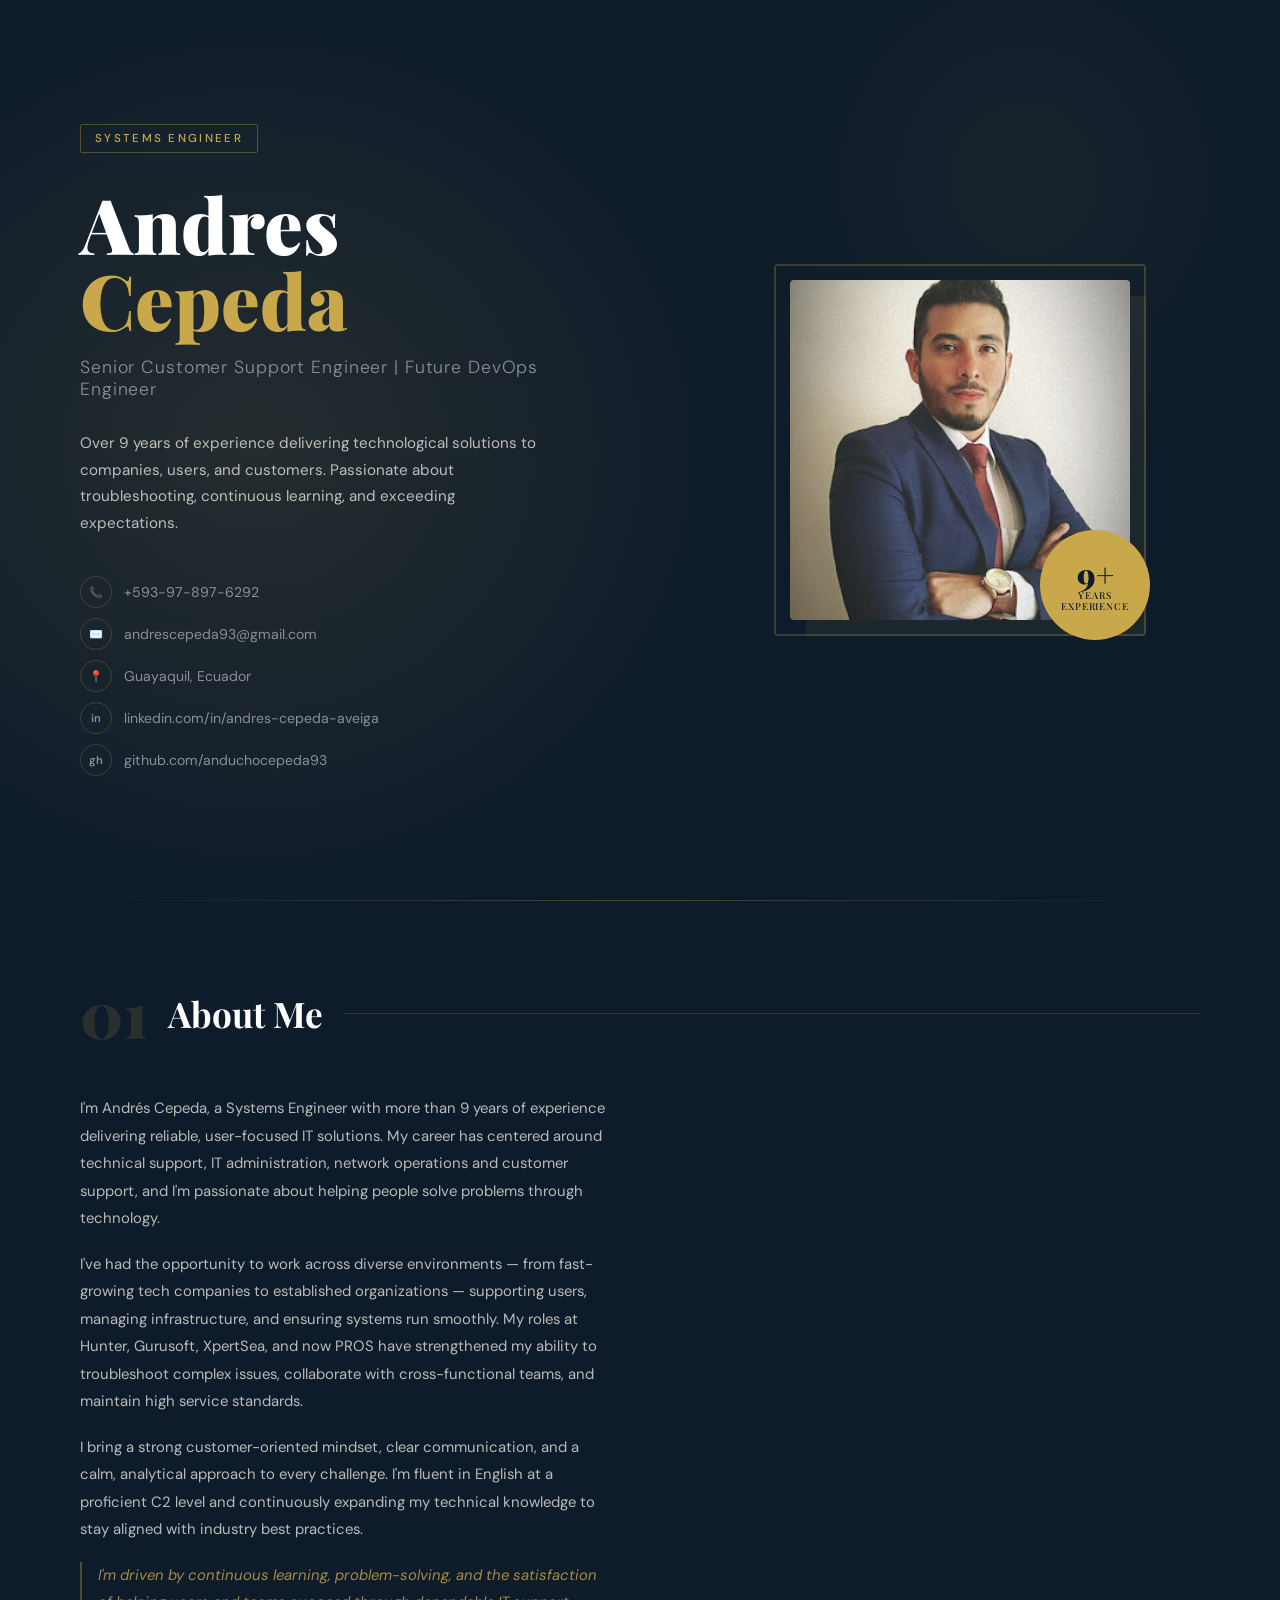
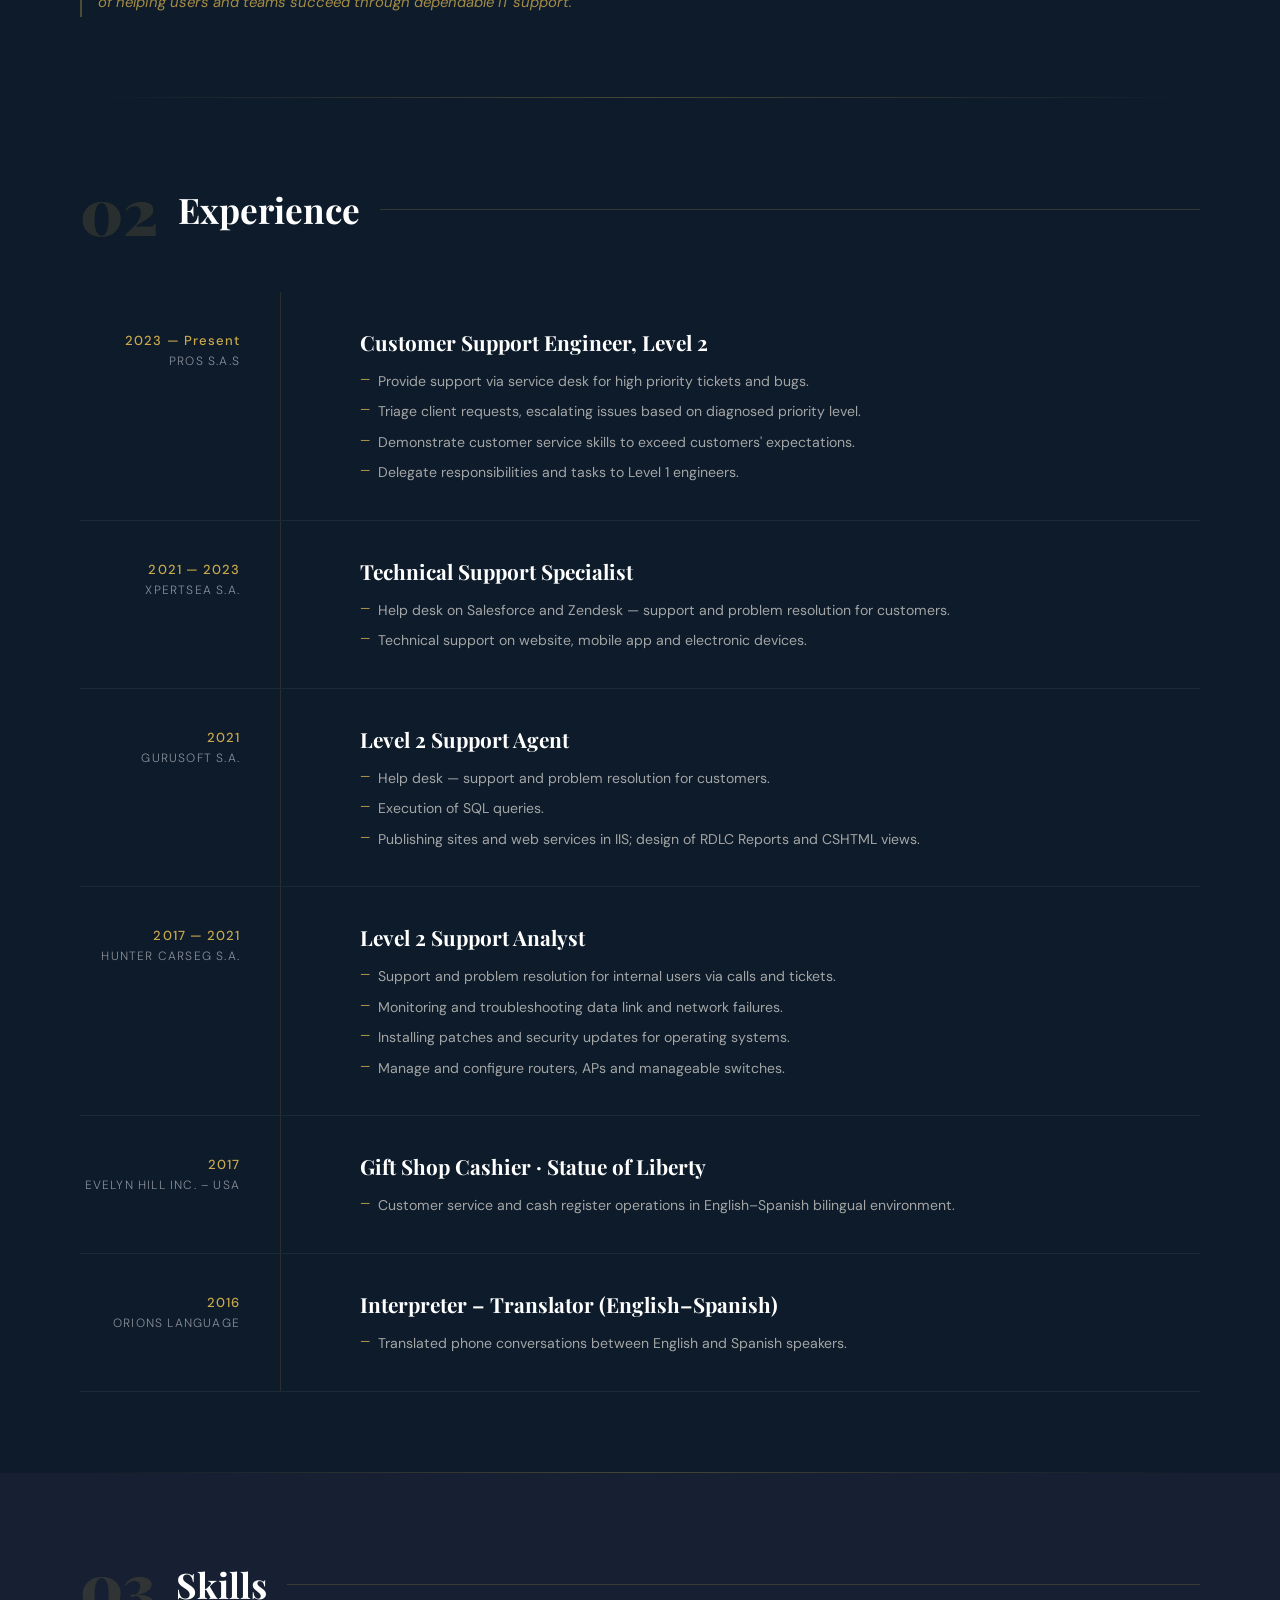
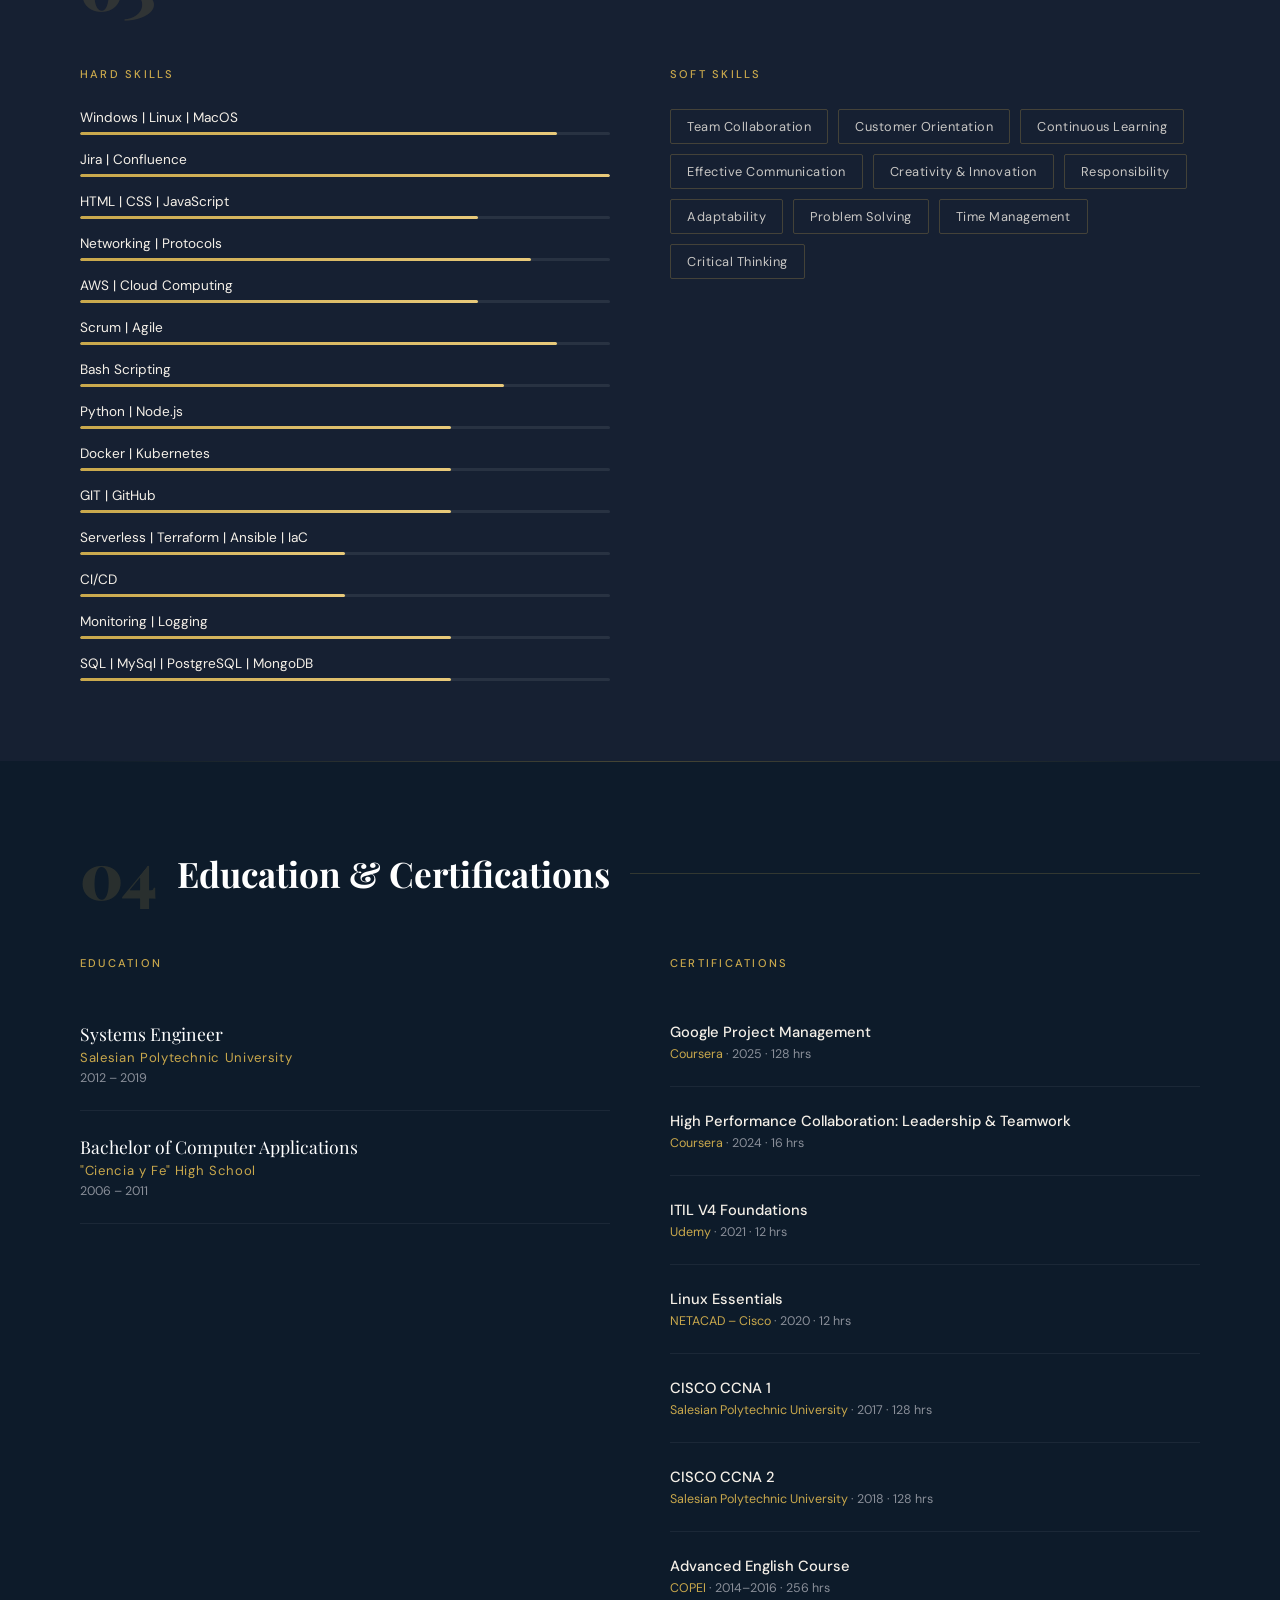
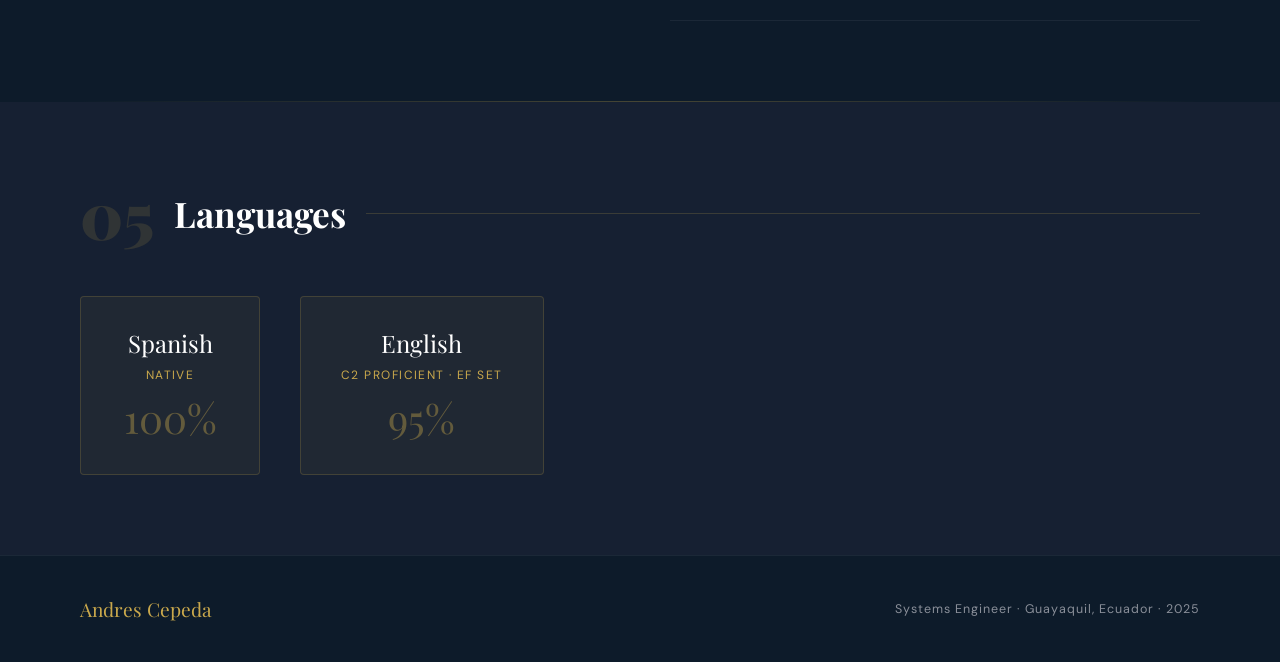
==== index.html @ 2facdb4e "fix: move index to root for netlify" ====
<!DOCTYPE html>
<html lang="en">
<head>
  <meta charset="UTF-8" />
  <meta name="viewport" content="width=device-width, initial-scale=1.0"/>
  <title>Andres Cepeda — Senior Customer Support Engineer</title>
  <link href="https://fonts.googleapis.com/css2?family=Playfair+Display:wght@400;700;900&family=DM+Sans:wght@300;400;500&display=swap" rel="stylesheet"/>
  <link rel="stylesheet" href="/static/style.css"/>
</head>
<body>

  <!-- HERO -->
  <div class="hero">
    <div class="hero-left">
      <span class="tag">Systems Engineer</span>
      <h1 class="hero-name">Andres<br/><span>Cepeda</span></h1>
      <p class="hero-title">Senior Customer Support Engineer | Future DevOps Engineer</p>
      <p class="hero-bio">
        Over 9 years of experience delivering technological solutions to companies,
        users, and customers. Passionate about troubleshooting, continuous learning,
        and exceeding expectations.
      </p>
      <div class="hero-contacts">
        <a class="contact-item" href="tel:+593978976292">
          <span class="contact-icon">📞</span>
          +593-97-897-6292
        </a>
        <a class="contact-item" href="mailto:andrescepeda93@gmail.com">
          <span class="contact-icon">✉️</span>
          andrescepeda93@gmail.com
        </a>
        <span class="contact-item">
          <span class="contact-icon">📍</span>
          Guayaquil, Ecuador
        </span>
        <a class="contact-item" href="https://www.linkedin.com/in/andres-cepeda-aveiga/" target="_blank">
          <span class="contact-icon">in</span>
          linkedin.com/in/andres-cepeda-aveiga
        </a>
        <a class="contact-item" href="https://github.com/anduchocepeda93" target="_blank">
          <span class="contact-icon">gh</span>
          github.com/anduchocepeda93
        </a>
      </div>
    </div>
    <div class="hero-right">
      <div class="photo-frame">
        <img src="static/img/andres.jpg" alt="Andres Cepeda" style="width:100%;border-radius:4px;display:block;"/>
        <div class="years-badge">
          <span class="num">9+</span>
          <span class="label">Years<br/>Experience</span>
        </div>
      </div>
    </div>
  </div>

  <div class="divider"></div>

  <!-- ABOUT ME -->
  <section>
    <div class="section-header">
      <span class="section-num">01</span>
      <h2 class="section-title">About Me</h2>
      <span class="section-line"></span>
    </div>
    <div class="about-grid">
      <div class="about-text">
        <p>I'm Andrés Cepeda, a Systems Engineer with more than 9 years of experience delivering reliable, user-focused IT solutions. My career has centered around technical support, IT administration, network operations and customer support, and I'm passionate about helping people solve problems through technology.</p>
        <p>I've had the opportunity to work across diverse environments — from fast-growing tech companies to established organizations — supporting users, managing infrastructure, and ensuring systems run smoothly. My roles at Hunter, Gurusoft, XpertSea, and now PROS have strengthened my ability to troubleshoot complex issues, collaborate with cross-functional teams, and maintain high service standards.</p>
        <p>I bring a strong customer-oriented mindset, clear communication, and a calm, analytical approach to every challenge. I'm fluent in English at a proficient C2 level and continuously expanding my technical knowledge to stay aligned with industry best practices.</p>
        <p class="about-closing">I'm driven by continuous learning, problem-solving, and the satisfaction of helping users and teams succeed through dependable IT support.</p>
      </div>
    </div>
  </section>

  <div class="divider"></div>

  <!-- EXPERIENCE -->
  <section>
    <div class="section-header">
      <span class="section-num">02</span>
      <h2 class="section-title">Experience</h2>
      <span class="section-line"></span>
    </div>
    <div class="experience-grid">

      <div class="exp-item">
        <div>
          <div class="exp-date">2023 — Present</div>
          <div class="exp-company">PROS S.A.S</div>
        </div>
        <div class="exp-content">
          <div class="exp-role">Customer Support Engineer, Level 2</div>
          <ul class="exp-bullets">
            <li>Provide support via service desk for high priority tickets and bugs.</li>
            <li>Triage client requests, escalating issues based on diagnosed priority level.</li>
            <li>Demonstrate customer service skills to exceed customers' expectations.</li>
            <li>Delegate responsibilities and tasks to Level 1 engineers.</li>
          </ul>
        </div>
      </div>

      <div class="exp-item">
        <div>
          <div class="exp-date">2021 — 2023</div>
          <div class="exp-company">XPERTSEA S.A.</div>
        </div>
        <div class="exp-content">
          <div class="exp-role">Technical Support Specialist</div>
          <ul class="exp-bullets">
            <li>Help desk on Salesforce and Zendesk — support and problem resolution for customers.</li>
            <li>Technical support on website, mobile app and electronic devices.</li>
          </ul>
        </div>
      </div>

      <div class="exp-item">
        <div>
          <div class="exp-date">2021</div>
          <div class="exp-company">GURUSOFT S.A.</div>
        </div>
        <div class="exp-content">
          <div class="exp-role">Level 2 Support Agent</div>
          <ul class="exp-bullets">
            <li>Help desk — support and problem resolution for customers.</li>
            <li>Execution of SQL queries.</li>
            <li>Publishing sites and web services in IIS; design of RDLC Reports and CSHTML views.</li>
          </ul>
        </div>
      </div>

      <div class="exp-item">
        <div>
          <div class="exp-date">2017 — 2021</div>
          <div class="exp-company">HUNTER CARSEG S.A.</div>
        </div>
        <div class="exp-content">
          <div class="exp-role">Level 2 Support Analyst</div>
          <ul class="exp-bullets">
            <li>Support and problem resolution for internal users via calls and tickets.</li>
            <li>Monitoring and troubleshooting data link and network failures.</li>
            <li>Installing patches and security updates for operating systems.</li>
            <li>Manage and configure routers, APs and manageable switches.</li>
          </ul>
        </div>
      </div>

      <div class="exp-item">
        <div>
          <div class="exp-date">2017</div>
          <div class="exp-company">EVELYN HILL INC. – USA</div>
        </div>
        <div class="exp-content">
          <div class="exp-role">Gift Shop Cashier · Statue of Liberty</div>
          <ul class="exp-bullets">
            <li>Customer service and cash register operations in English–Spanish bilingual environment.</li>
          </ul>
        </div>
      </div>

      <div class="exp-item">
        <div>
          <div class="exp-date">2016</div>
          <div class="exp-company">ORIONS LANGUAGE</div>
        </div>
        <div class="exp-content">
          <div class="exp-role">Interpreter – Translator (English–Spanish)</div>
          <ul class="exp-bullets">
            <li>Translated phone conversations between English and Spanish speakers.</li>
          </ul>
        </div>
      </div>

    </div>
  </section>

  <div class="divider"></div>

  <!-- SKILLS -->
  <section class="skills-section">
    <div class="section-header">
      <span class="section-num">03</span>
      <h2 class="section-title">Skills</h2>
      <span class="section-line"></span>
    </div>
    <div class="skills-grid">
      <div>
        <p class="skill-group-title">Hard Skills</p>
        <div class="skill-items">
          <div class="skill-item">
            <div class="skill-label"><span>Windows | Linux | MacOS</span></div>
            <div class="skill-bar"><div class="skill-fill" style="width:90%"></div></div>
          </div>
          <div class="skill-item">
            <div class="skill-label"><span>Jira | Confluence</span></div>
            <div class="skill-bar"><div class="skill-fill" style="width:100%"></div></div>
          </div>
          <div class="skill-item">
            <div class="skill-label"><span>HTML | CSS | JavaScript</span></div>
            <div class="skill-bar"><div class="skill-fill" style="width:75%"></div></div>
          </div>
          <div class="skill-item">
            <div class="skill-label"><span>Networking | Protocols</span></div>
            <div class="skill-bar"><div class="skill-fill" style="width:85%"></div></div>
          </div>
          <div class="skill-item">
            <div class="skill-label"><span>AWS | Cloud Computing</span></div>
            <div class="skill-bar"><div class="skill-fill" style="width:75%"></div></div>
          </div>
          <div class="skill-item">
            <div class="skill-label"><span>Scrum | Agile</span></div>
            <div class="skill-bar"><div class="skill-fill" style="width:90%"></div></div>
          </div>
          <div class="skill-item">
            <div class="skill-label"><span>Bash Scripting</span></div>
            <div class="skill-bar"><div class="skill-fill" style="width:80%"></div></div>
          </div>
          <div class="skill-item">
            <div class="skill-label"><span>Python | Node.js</span></div>
            <div class="skill-bar"><div class="skill-fill" style="width:70%"></div></div>
          </div>
          <div class="skill-item">
            <div class="skill-label"><span>Docker | Kubernetes</span></div>
            <div class="skill-bar"><div class="skill-fill" style="width:70%"></div></div>
          </div>
          <div class="skill-item">
            <div class="skill-label"><span>GIT | GitHub</span></div>
            <div class="skill-bar"><div class="skill-fill" style="width:70%"></div></div>
          </div>
          <div class="skill-item">
            <div class="skill-label"><span>Serverless | Terraform | Ansible | IaC</span></div>
            <div class="skill-bar"><div class="skill-fill" style="width:50%"></div></div>
          </div>
          <div class="skill-item">
            <div class="skill-label"><span>CI/CD</span></div>
            <div class="skill-bar"><div class="skill-fill" style="width:50%"></div></div>
          </div>
          <div class="skill-item">
            <div class="skill-label"><span>Monitoring | Logging</span></div>
            <div class="skill-bar"><div class="skill-fill" style="width:70%"></div></div>
          </div>
          <div class="skill-item">
            <div class="skill-label"><span>SQL | MySql | PostgreSQL | MongoDB</span></div>
            <div class="skill-bar"><div class="skill-fill" style="width:70%"></div></div>
          </div>
        </div>
      </div>
      <div>
        <p class="skill-group-title">Soft Skills</p>
        <div class="soft-skills">
          <span class="soft-tag">Team Collaboration</span>
          <span class="soft-tag">Customer Orientation</span>
          <span class="soft-tag">Continuous Learning</span>
          <span class="soft-tag">Effective Communication</span>
          <span class="soft-tag">Creativity & Innovation</span>
          <span class="soft-tag">Responsibility</span>
          <span class="soft-tag">Adaptability</span>
          <span class="soft-tag">Problem Solving</span>
          <span class="soft-tag">Time Management</span>
          <span class="soft-tag">Critical Thinking</span>
        </div>
      </div>
    </div>
  </section>

  <div class="divider"></div>

  <!-- EDUCATION & CERTS -->
  <section>
    <div class="section-header">
      <span class="section-num">04</span>
      <h2 class="section-title">Education &amp; Certifications</h2>
      <span class="section-line"></span>
    </div>
    <div class="edu-certs">
      <div>
        <p class="skill-group-title">Education</p>
        <div class="edu-item">
          <div class="edu-degree">Systems Engineer</div>
          <div class="edu-school">Salesian Polytechnic University</div>
          <div class="edu-years">2012 – 2019</div>
        </div>
        <div class="edu-item">
          <div class="edu-degree">Bachelor of Computer Applications</div>
          <div class="edu-school">"Ciencia y Fe" High School</div>
          <div class="edu-years">2006 – 2011</div>
        </div>
      </div>
      <div>
        <p class="skill-group-title">Certifications</p>
        <div class="cert-item">
          <div class="cert-name">Google Project Management</div>
          <div class="cert-meta"><span>Coursera</span> · 2025 · 128 hrs</div>
        </div>
        <div class="cert-item">
          <div class="cert-name">High Performance Collaboration: Leadership & Teamwork</div>
          <div class="cert-meta"><span>Coursera</span> · 2024 · 16 hrs</div>
        </div>
        <div class="cert-item">
          <div class="cert-name">ITIL V4 Foundations</div>
          <div class="cert-meta"><span>Udemy</span> · 2021 · 12 hrs</div>
        </div>
        <div class="cert-item">
          <div class="cert-name">Linux Essentials</div>
          <div class="cert-meta"><span>NETACAD – Cisco</span> · 2020 · 12 hrs</div>
        </div>
        <div class="cert-item">
          <div class="cert-name">CISCO CCNA 1</div>
          <div class="cert-meta"><span>Salesian Polytechnic University</span> · 2017 · 128 hrs</div>
        </div>
        <div class="cert-item">
          <div class="cert-name">CISCO CCNA 2</div>
          <div class="cert-meta"><span>Salesian Polytechnic University</span> · 2018 · 128 hrs</div>
        </div>
        <div class="cert-item">
          <div class="cert-name">Advanced English Course</div>
          <div class="cert-meta"><span>COPEI</span> · 2014–2016 · 256 hrs</div>
        </div>
      </div>
    </div>
  </section>

  <div class="divider"></div>

  <!-- LANGUAGES -->
  <section class="skills-section">
    <div class="section-header">
      <span class="section-num">05</span>
      <h2 class="section-title">Languages</h2>
      <span class="section-line"></span>
    </div>
    <div class="lang-grid">
      <div class="lang-card">
        <div class="lang-name">Spanish</div>
        <div class="lang-level">Native</div>
        <div class="lang-pct">100%</div>
      </div>
      <div class="lang-card">
        <div class="lang-name">English</div>
        <div class="lang-level">C2 Proficient · EF SET</div>
        <div class="lang-pct">95%</div>
      </div>
    </div>
  </section>

  <!-- FOOTER -->
  <footer>
    <div class="footer-name">Andres Cepeda</div>
    <div class="footer-note">Systems Engineer · Guayaquil, Ecuador · 2025</div>
  </footer>

</body>
</html>
---- static/style.css ----
:root {
      --navy: #0d1b2a;
      --navy-mid: #162032;
      --gold: #c9a84c;
      --gold-light: #e8c97a;
      --cream: #f5f0e8;
      --white: #ffffff;
      --gray: #8a8f99;
      --gray-light: #e8e8e8;
    }

    *, *::before, *::after { box-sizing: border-box; margin: 0; padding: 0; }

    html { scroll-behavior: smooth; }

    body {
      font-family: 'DM Sans', sans-serif;
      background: var(--navy);
      color: var(--cream);
      overflow-x: hidden;
    }

    /* ── HERO ── */
    .hero {
      min-height: 100vh;
      display: grid;
      grid-template-columns: 1fr 1fr;
      position: relative;
      overflow: hidden;
    }

    .hero::before {
      content: '';
      position: absolute;
      inset: 0;
      background:
        radial-gradient(ellipse 60% 80% at 20% 50%, rgba(201,168,76,.12) 0%, transparent 70%),
        radial-gradient(ellipse 40% 60% at 80% 20%, rgba(201,168,76,.06) 0%, transparent 60%);
      pointer-events: none;
    }

    .hero-left {
      display: flex;
      flex-direction: column;
      justify-content: center;
      padding: 80px 60px 80px 80px;
      position: relative;
      z-index: 1;
    }

    .tag {
      display: inline-block;
      font-size: .72rem;
      font-weight: 500;
      letter-spacing: .2em;
      text-transform: uppercase;
      color: var(--gold);
      border: 1px solid rgba(201,168,76,.35);
      padding: 6px 14px;
      border-radius: 2px;
      margin-bottom: 32px;
      width: fit-content;
      animation: fadeUp .8s ease both;
    }

    .hero-name {
      font-family: 'Playfair Display', serif;
      font-size: clamp(3rem, 6vw, 5.5rem);
      font-weight: 900;
      line-height: 1;
      color: var(--white);
      animation: fadeUp .8s .15s ease both;
    }

    .hero-name span { color: var(--gold); }

    .hero-title {
      font-size: 1.1rem;
      font-weight: 300;
      color: var(--gray);
      margin-top: 18px;
      letter-spacing: .05em;
      animation: fadeUp .8s .3s ease both;
    }

    .hero-bio {
      margin-top: 30px;
      font-size: .95rem;
      line-height: 1.75;
      color: rgba(245,240,232,.75);
      max-width: 460px;
      animation: fadeUp .8s .45s ease both;
    }

    .hero-contacts {
      display: flex;
      flex-direction: column;
      gap: 10px;
      margin-top: 40px;
      animation: fadeUp .8s .6s ease both;
    }

    .contact-item {
      display: flex;
      align-items: center;
      gap: 12px;
      font-size: .88rem;
      color: var(--gray);
      text-decoration: none;
      transition: color .2s;
    }

    .contact-item:hover { color: var(--gold); }

    .contact-icon {
      width: 32px; height: 32px;
      border: 1px solid rgba(201,168,76,.25);
      border-radius: 50%;
      display: flex; align-items: center; justify-content: center;
      flex-shrink: 0;
      font-size: .9rem;
    }

    .hero-right {
      position: relative;
      display: flex;
      align-items: center;
      justify-content: center;
      padding: 80px 40px;
    }

    .photo-frame {
      position: relative;
      width: 340px;
      animation: fadeUp .8s .2s ease both;
    }

    .photo-frame::before {
      content: '';
      position: absolute;
      inset: -16px;
      border: 2px solid rgba(201,168,76,.25);
      border-radius: 4px;
    }

    .photo-frame::after {
      content: '';
      position: absolute;
      top: 16px; left: 16px;
      right: -16px; bottom: -16px;
      background: rgba(201,168,76,.08);
      border-radius: 4px;
      z-index: -1;
    }

    .photo-frame img {
      width: 100%;
      border-radius: 4px;
      display: block;
      filter: grayscale(20%) contrast(1.05);
    }

    .years-badge {
      position: absolute;
      bottom: -20px; right: -20px;
      width: 110px; height: 110px;
      background: var(--gold);
      border-radius: 50%;
      display: flex; flex-direction: column;
      align-items: center; justify-content: center;
      color: var(--navy);
      font-family: 'Playfair Display', serif;
    }

    .years-badge .num {
      font-size: 2rem;
      font-weight: 900;
      line-height: 1;
    }

    .years-badge .label {
      font-size: .6rem;
      font-weight: 500;
      letter-spacing: .1em;
      text-transform: uppercase;
      text-align: center;
      line-height: 1.2;
    }

    /* ── DIVIDER ── */
    .divider {
      height: 1px;
      background: linear-gradient(90deg, transparent, rgba(201,168,76,.3), transparent);
      margin: 0 80px;
    }

    /* ── SECTION ── */
    section {
      padding: 80px 80px;
    }

    .section-header {
      display: flex;
      align-items: center;
      gap: 20px;
      margin-bottom: 50px;
    }

    .section-num {
      font-family: 'Playfair Display', serif;
      font-size: 4rem;
      font-weight: 900;
      color: rgba(201,168,76,.15);
      line-height: 1;
    }

    .section-title {
      font-family: 'Playfair Display', serif;
      font-size: 2.2rem;
      font-weight: 700;
      color: var(--white);
    }

    .section-line {
      flex: 1;
      height: 1px;
      background: rgba(201,168,76,.2);
    }

    /* ── EXPERIENCE ── */
    .experience-grid {
      display: flex;
      flex-direction: column;
      gap: 0;
    }

    .exp-item {
      display: grid;
      grid-template-columns: 200px 1fr;
      gap: 40px;
      padding: 36px 0;
      border-bottom: 1px solid rgba(255,255,255,.06);
      position: relative;
    }

    .exp-item::before {
      content: '';
      position: absolute;
      left: 200px;
      top: 0; bottom: 0;
      width: 1px;
      background: rgba(201,168,76,.15);
    }

    .exp-date {
      font-size: .82rem;
      font-weight: 500;
      letter-spacing: .08em;
      color: var(--gold);
      padding-top: 4px;
      text-align: right;
      padding-right: 40px;
    }

    .exp-company {
      font-size: .75rem;
      font-weight: 300;
      color: var(--gray);
      margin-top: 4px;
      text-transform: uppercase;
      letter-spacing: .1em;
      text-align: right;
      padding-right: 40px;
    }

    .exp-content { padding-left: 40px; }

    .exp-role {
      font-family: 'Playfair Display', serif;
      font-size: 1.3rem;
      font-weight: 700;
      color: var(--white);
      margin-bottom: 14px;
    }

    .exp-bullets {
      list-style: none;
      display: flex;
      flex-direction: column;
      gap: 8px;
    }

    .exp-bullets li {
      font-size: .88rem;
      line-height: 1.6;
      color: rgba(245,240,232,.65);
      padding-left: 18px;
      position: relative;
    }

    .exp-bullets li::before {
      content: '—';
      position: absolute;
      left: 0;
      color: var(--gold);
      font-size: .75rem;
    }

    /* ── SKILLS ── */
    .skills-section { background: var(--navy-mid); }

    .skills-grid {
      display: grid;
      grid-template-columns: 1fr 1fr;
      gap: 60px;
    }

    .skill-group-title {
      font-size: .7rem;
      font-weight: 500;
      letter-spacing: .2em;
      text-transform: uppercase;
      color: var(--gold);
      margin-bottom: 28px;
    }

    .skill-items {
      display: flex;
      flex-direction: column;
      gap: 16px;
    }

    .skill-item {
      display: flex;
      flex-direction: column;
      gap: 6px;
    }

    .skill-label {
      display: flex;
      justify-content: space-between;
      font-size: .85rem;
      color: var(--cream);
    }

    .skill-bar {
      height: 3px;
      background: rgba(255,255,255,.08);
      border-radius: 2px;
      overflow: hidden;
    }

    .skill-fill {
      height: 100%;
      background: linear-gradient(90deg, var(--gold), var(--gold-light));
      border-radius: 2px;
      animation: growBar 1s ease both;
      transform-origin: left;
    }

    @keyframes growBar {
      from { width: 0 !important; }
    }

    .soft-skills {
      display: flex;
      flex-wrap: wrap;
      gap: 10px;
    }

    .soft-tag {
      font-size: .8rem;
      padding: 8px 16px;
      border: 1px solid rgba(201,168,76,.25);
      border-radius: 2px;
      color: rgba(245,240,232,.8);
      letter-spacing: .04em;
      transition: all .2s;
    }

    .soft-tag:hover {
      border-color: var(--gold);
      color: var(--gold);
    }

    /* ── EDUCATION & CERTS ── */
    .edu-certs {
      display: grid;
      grid-template-columns: 1fr 1fr;
      gap: 60px;
    }

    .edu-item, .cert-item {
      padding: 24px 0;
      border-bottom: 1px solid rgba(255,255,255,.06);
    }

    .edu-degree {
      font-family: 'Playfair Display', serif;
      font-size: 1.1rem;
      color: var(--white);
      margin-bottom: 4px;
    }

    .edu-school {
      font-size: .82rem;
      color: var(--gold);
      letter-spacing: .05em;
    }

    .edu-years {
      font-size: .78rem;
      color: var(--gray);
      margin-top: 4px;
    }

    .cert-name {
      font-size: .92rem;
      color: var(--cream);
      font-weight: 500;
      margin-bottom: 4px;
    }

    .cert-meta {
      font-size: .78rem;
      color: var(--gray);
    }

    .cert-meta span {
      color: var(--gold);
    }

    /* ── LANGUAGES ── */
    .lang-grid {
      display: flex;
      gap: 40px;
    }

    .lang-card {
      background: rgba(201,168,76,.06);
      border: 1px solid rgba(201,168,76,.2);
      padding: 30px 40px;
      border-radius: 4px;
      text-align: center;
      min-width: 180px;
    }

    .lang-name {
      font-family: 'Playfair Display', serif;
      font-size: 1.5rem;
      color: var(--white);
      margin-bottom: 8px;
    }

    .lang-level {
      font-size: .75rem;
      letter-spacing: .12em;
      text-transform: uppercase;
      color: var(--gold);
    }

    .lang-pct {
      font-size: 2.5rem;
      font-weight: 300;
      color: rgba(201,168,76,.4);
      font-family: 'Playfair Display', serif;
      margin-top: 8px;
    }

    /* ── FOOTER ── */
    footer {
      padding: 40px 80px;
      border-top: 1px solid rgba(255,255,255,.06);
      display: flex;
      justify-content: space-between;
      align-items: center;
    }

    .footer-name {
      font-family: 'Playfair Display', serif;
      font-size: 1.2rem;
      color: var(--gold);
    }

    .footer-note {
      font-size: .78rem;
      color: var(--gray);
      letter-spacing: .08em;
    }

    /* ── ANIMATIONS ── */
    @keyframes fadeUp {
      from { opacity: 0; transform: translateY(24px); }
      to   { opacity: 1; transform: translateY(0); }
    }

    /* ── RESPONSIVE ── */
    @media (max-width: 900px) {
      .hero { grid-template-columns: 1fr; }
      .hero-right { display: none; }
      .hero-left { padding: 60px 30px; }
      section { padding: 60px 30px; }
      .divider { margin: 0 30px; }
      .exp-item { grid-template-columns: 1fr; gap: 8px; }
      .exp-item::before { display: none; }
      .exp-date, .exp-company { text-align: left; padding-right: 0; }
      .exp-content { padding-left: 0; }
      .skills-grid, .edu-certs { grid-template-columns: 1fr; gap: 40px; }
      .section-num { font-size: 2.5rem; }
      footer { flex-direction: column; gap: 12px; text-align: center; }
    }
/* ── ABOUT ME ── */
.about-grid {
  display: grid;
  grid-template-columns: 1fr 1fr;
  gap: 60px;
  align-items: start;
}

.about-text {
  display: flex;
  flex-direction: column;
  gap: 18px;
}

.about-text p {
  font-size: .93rem;
  line-height: 1.85;
  color: rgba(245,240,232,.75);
}

.about-closing {
  font-style: italic;
  color: rgba(201,168,76,.8) !important;
  border-left: 2px solid rgba(201,168,76,.35);
  padding-left: 16px;
}

.about-skills-cloud { }

.cloud-tags {
  display: flex;
  flex-wrap: wrap;
  gap: 8px;
  margin-top: 12px;
}

.cloud-tag {
  font-size: .75rem;
  padding: 5px 12px;
  border: 1px solid rgba(201,168,76,.2);
  border-radius: 20px;
  color: rgba(245,240,232,.7);
  letter-spacing: .03em;
  transition: all .2s;
  cursor: default;
}

.cloud-tag:hover {
  border-color: var(--gold);
  color: var(--gold);
  background: rgba(201,168,76,.06);
}

/* ── SOCIAL ICONS ── */
.contact-icon[style],
.contact-icon {
  font-style: normal;
  font-weight: 600;
  font-size: .7rem;
  letter-spacing: .02em;
}

@media (max-width: 900px) {
  .about-grid { grid-template-columns: 1fr; gap: 40px; }
}
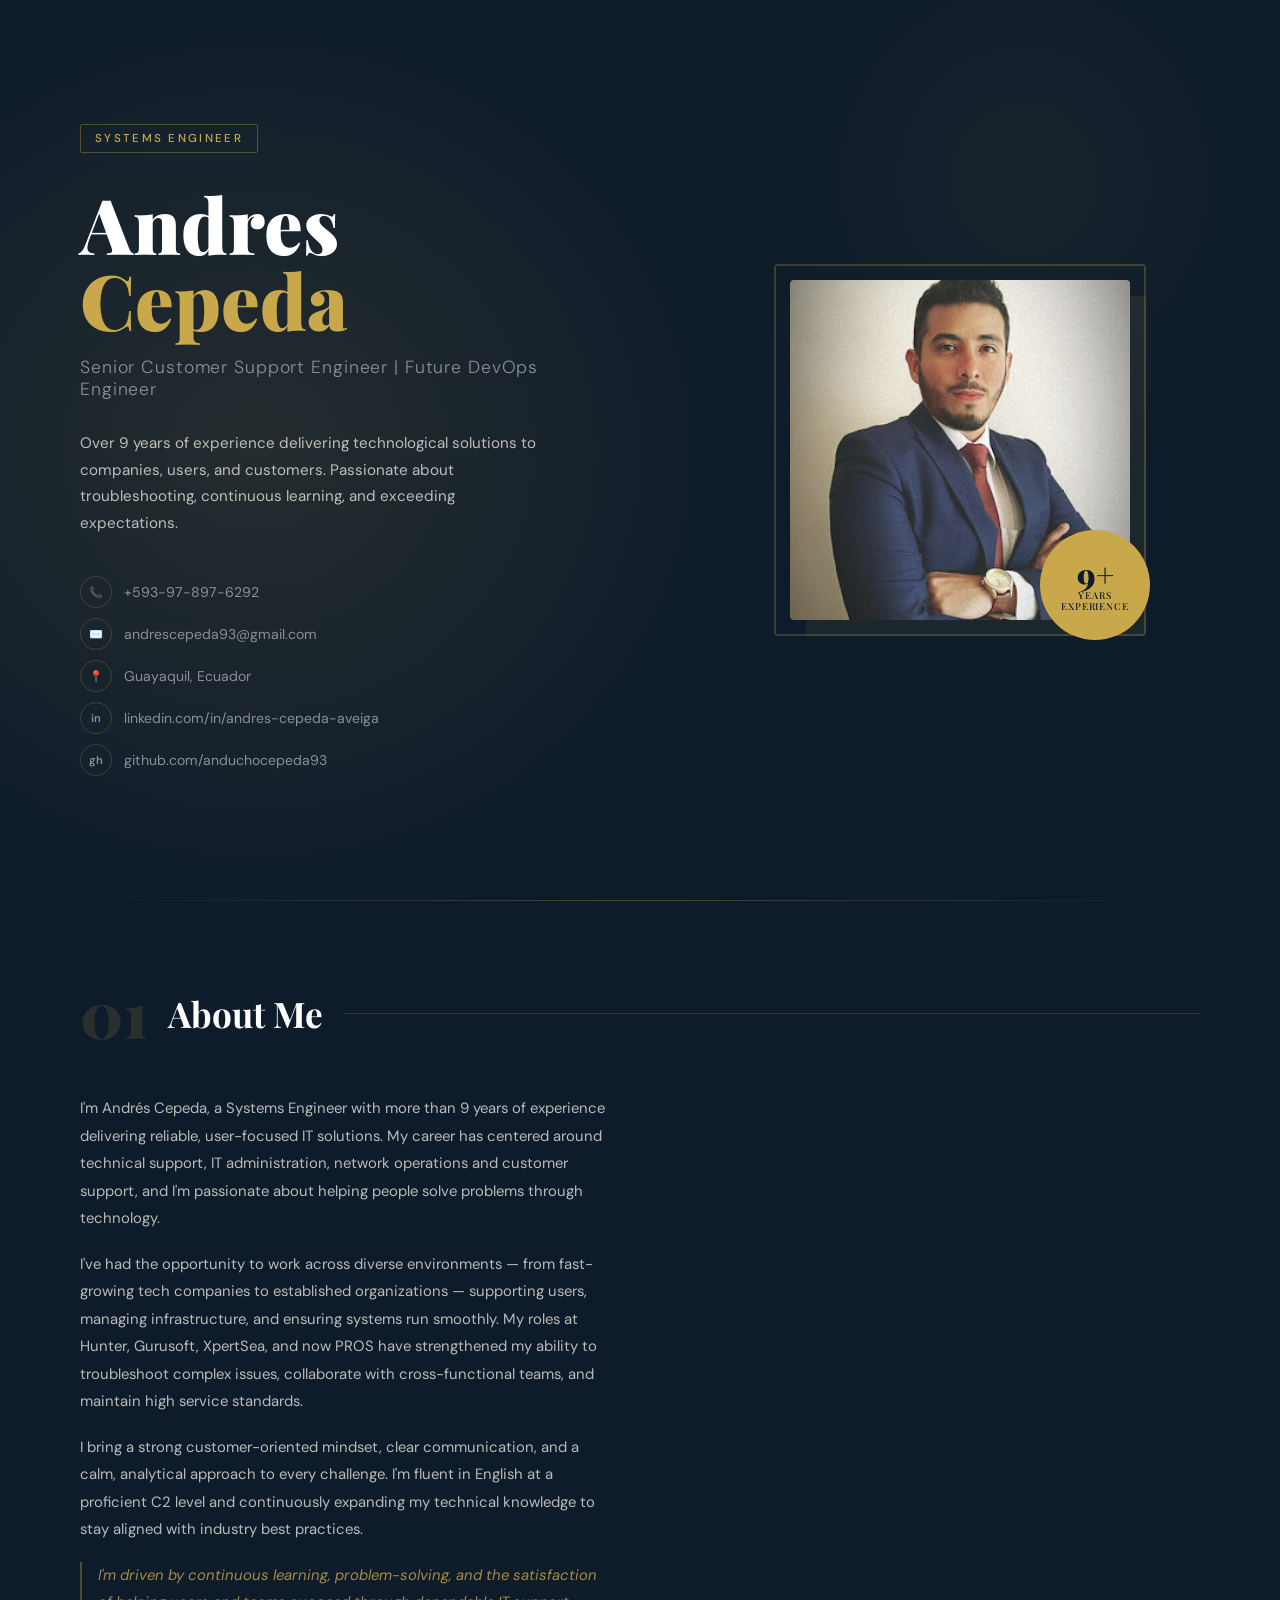
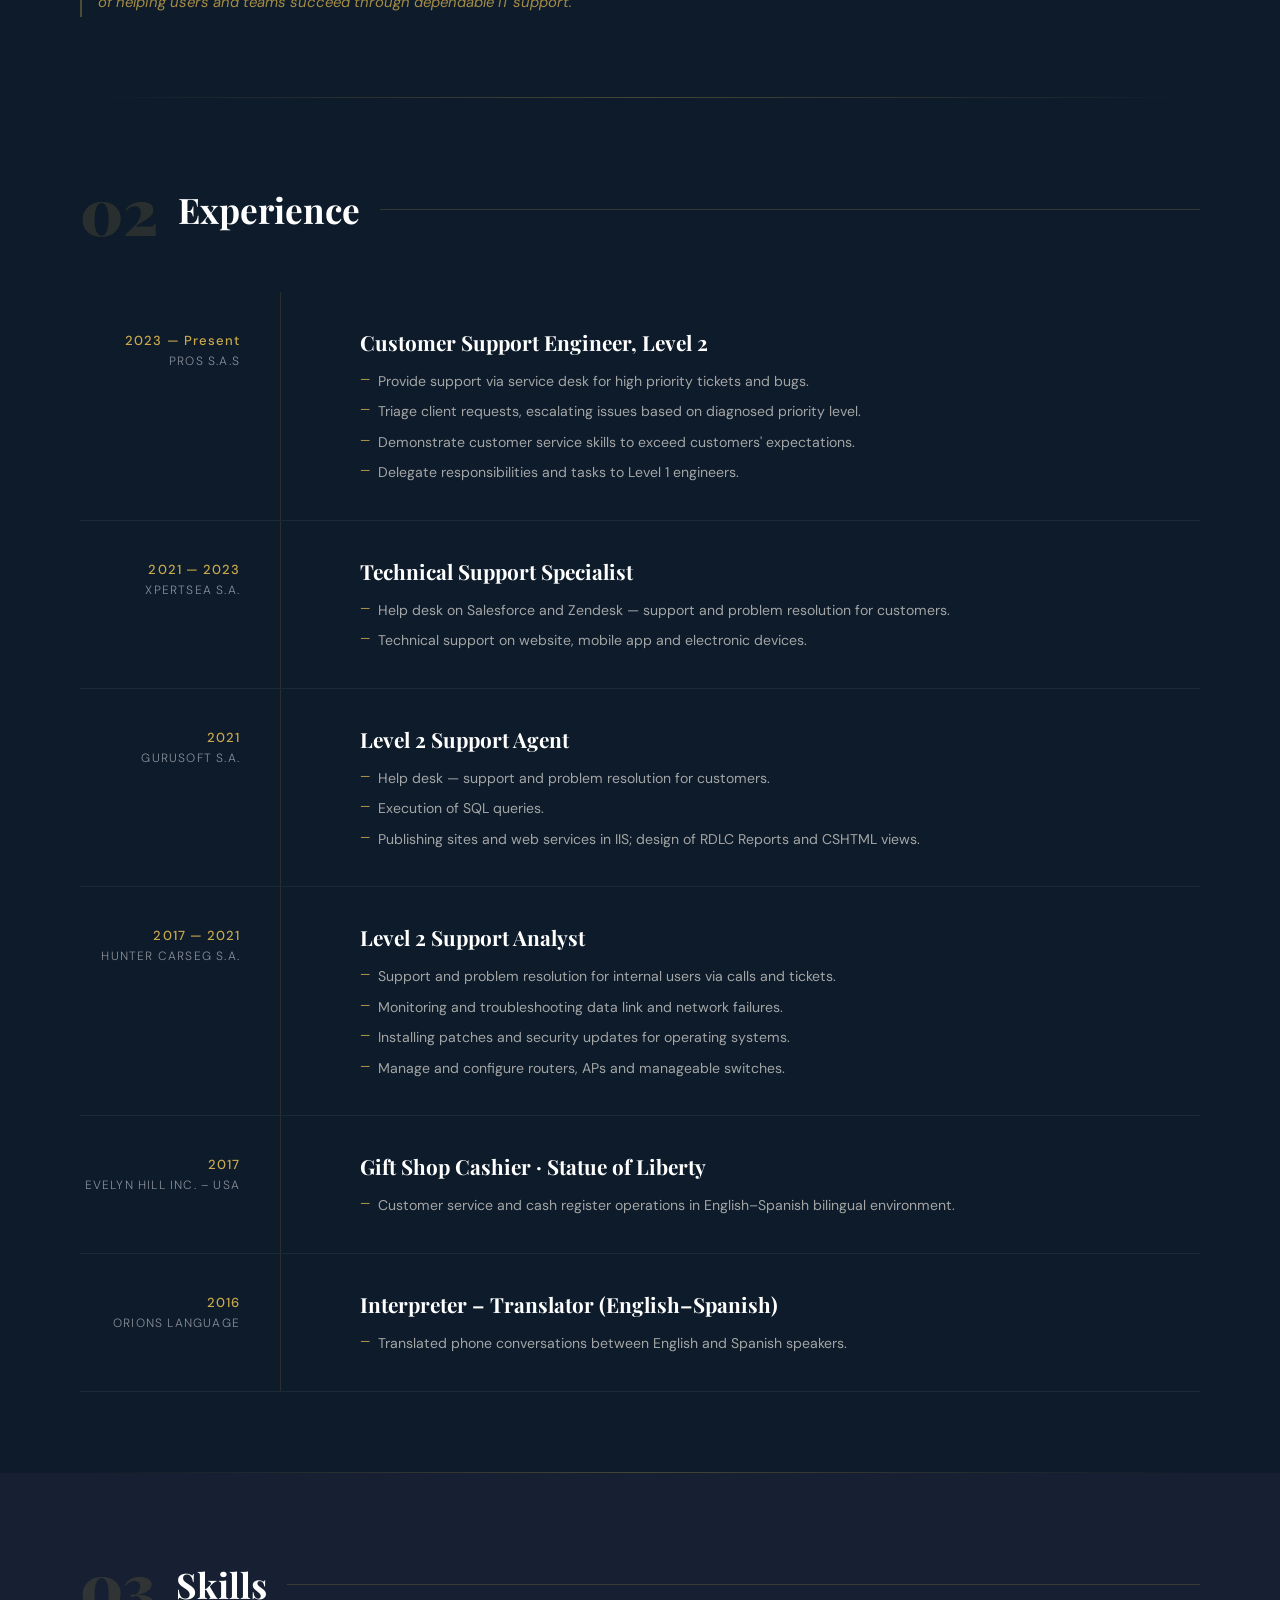
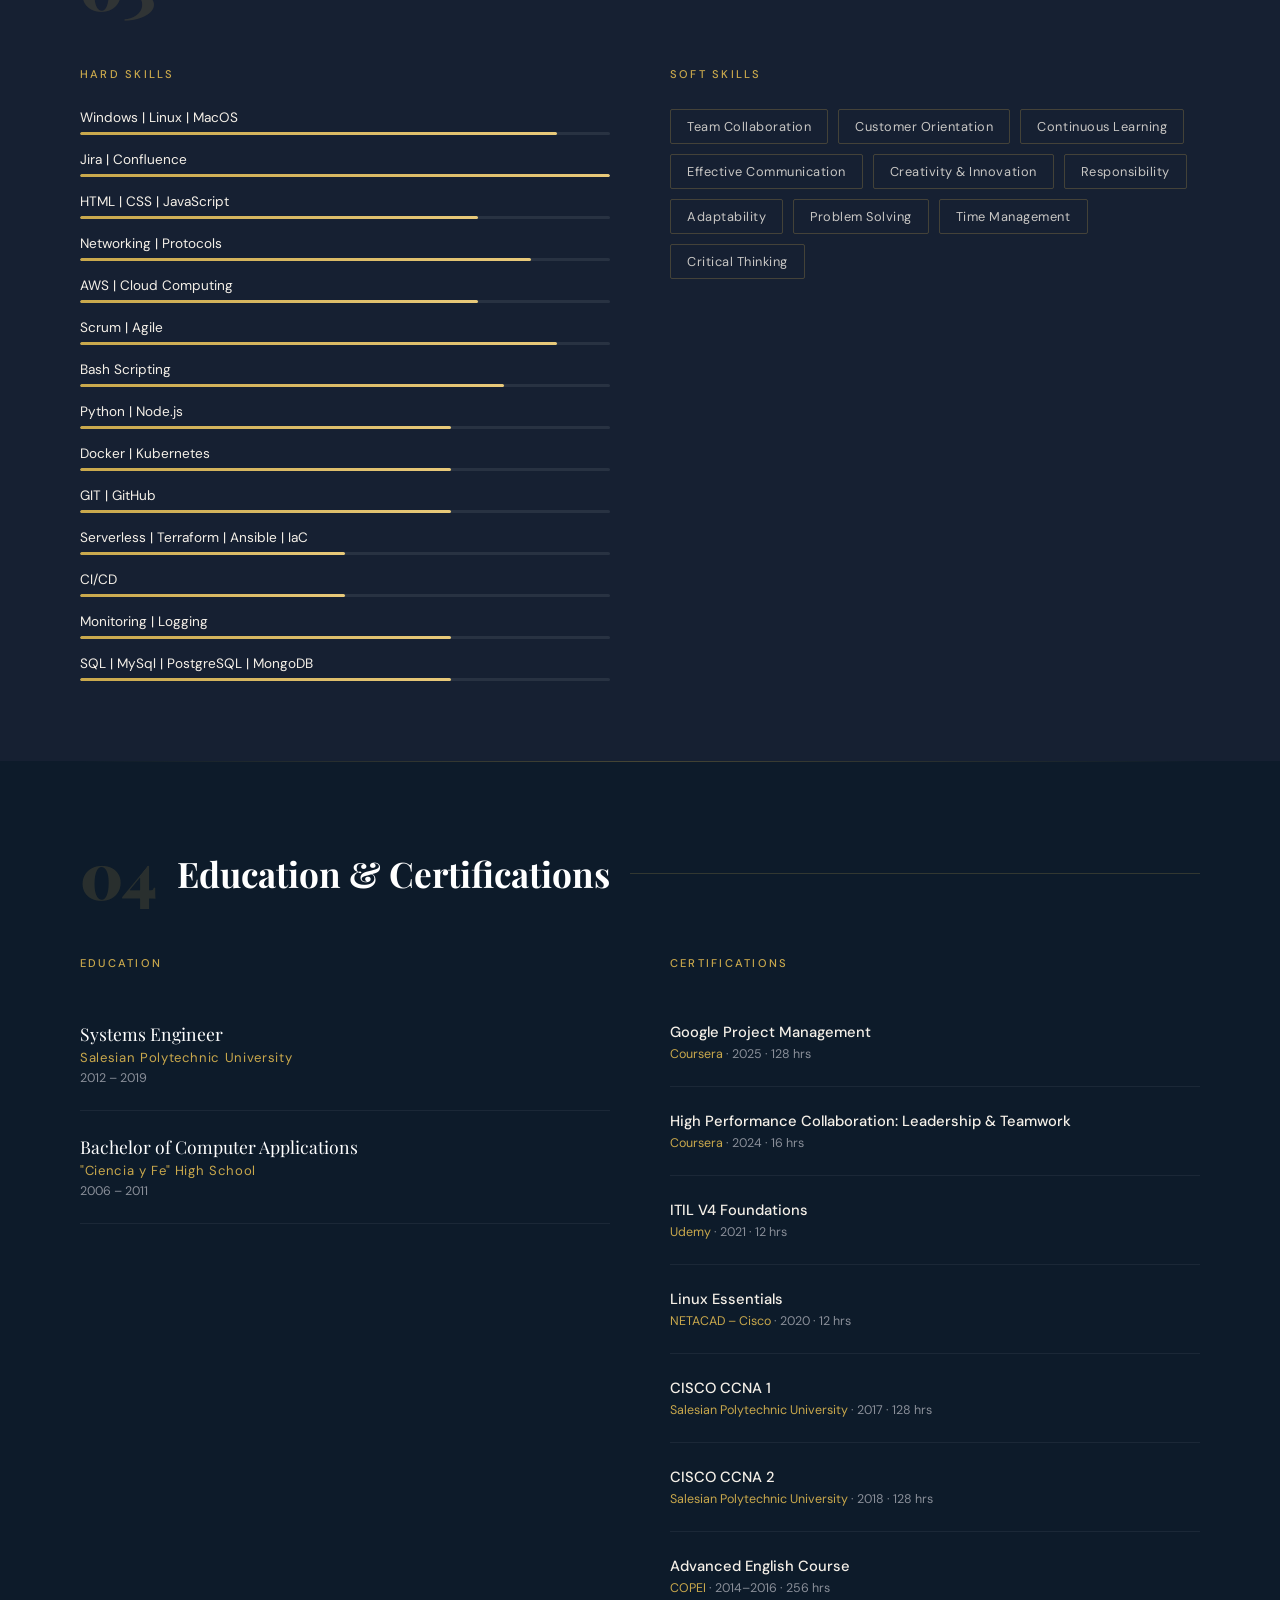
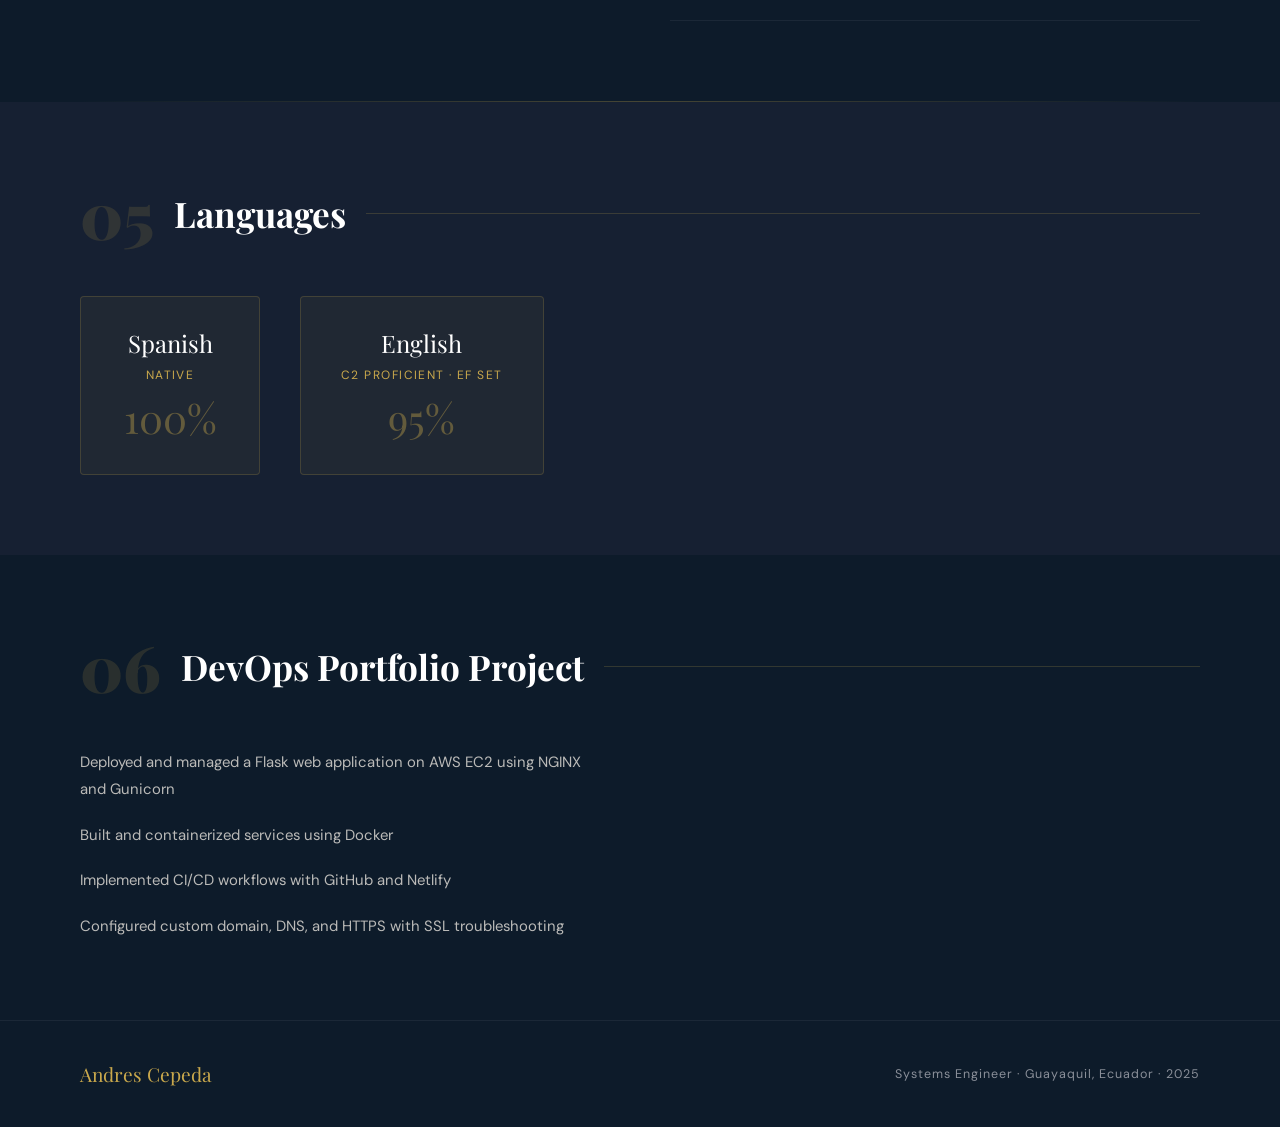
==== commit 85582bf2: "update to add portfolio section" ====
--- a/index.html
+++ b/index.html
@@ -342,6 +342,23 @@
       </div>
     </div>
   </section>
+  
+  <!-- PORTFOLIO -->
+  <section>
+    <div class="section-header">
+      <span class="section-num">06</span>
+      <h2 class="section-title">DevOps Portfolio Project</h2>
+      <span class="section-line"></span>
+    </div>
+    <div class="about-grid">
+      <div class="about-text">
+        <p>Deployed and managed a Flask web application on AWS EC2 using NGINX and Gunicorn</p>
+        <p>Built and containerized services using Docker</p>
+        <p>Implemented CI/CD workflows with GitHub and Netlify</p>
+        <p>Configured custom domain, DNS, and HTTPS with SSL troubleshooting</p>
+      </div>
+    </div>
+  </section>
 
   <!-- FOOTER -->
   <footer>
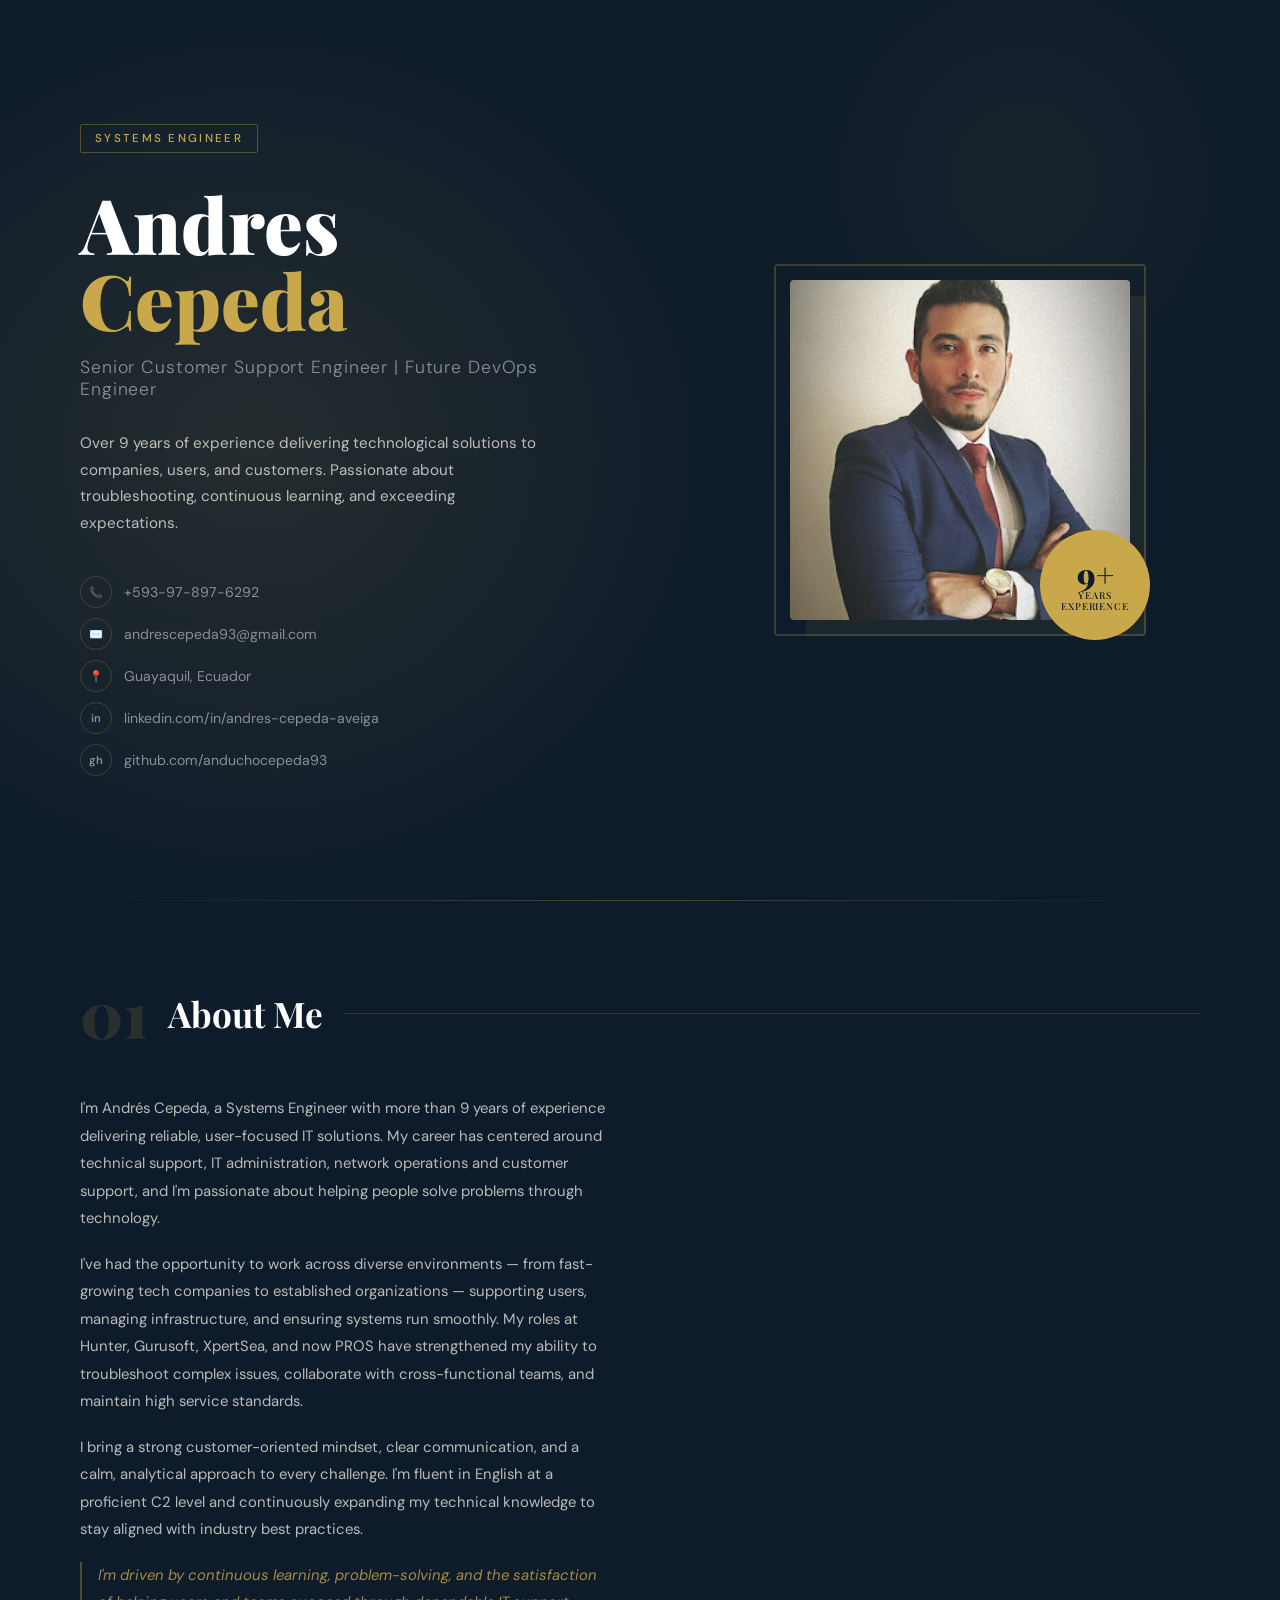
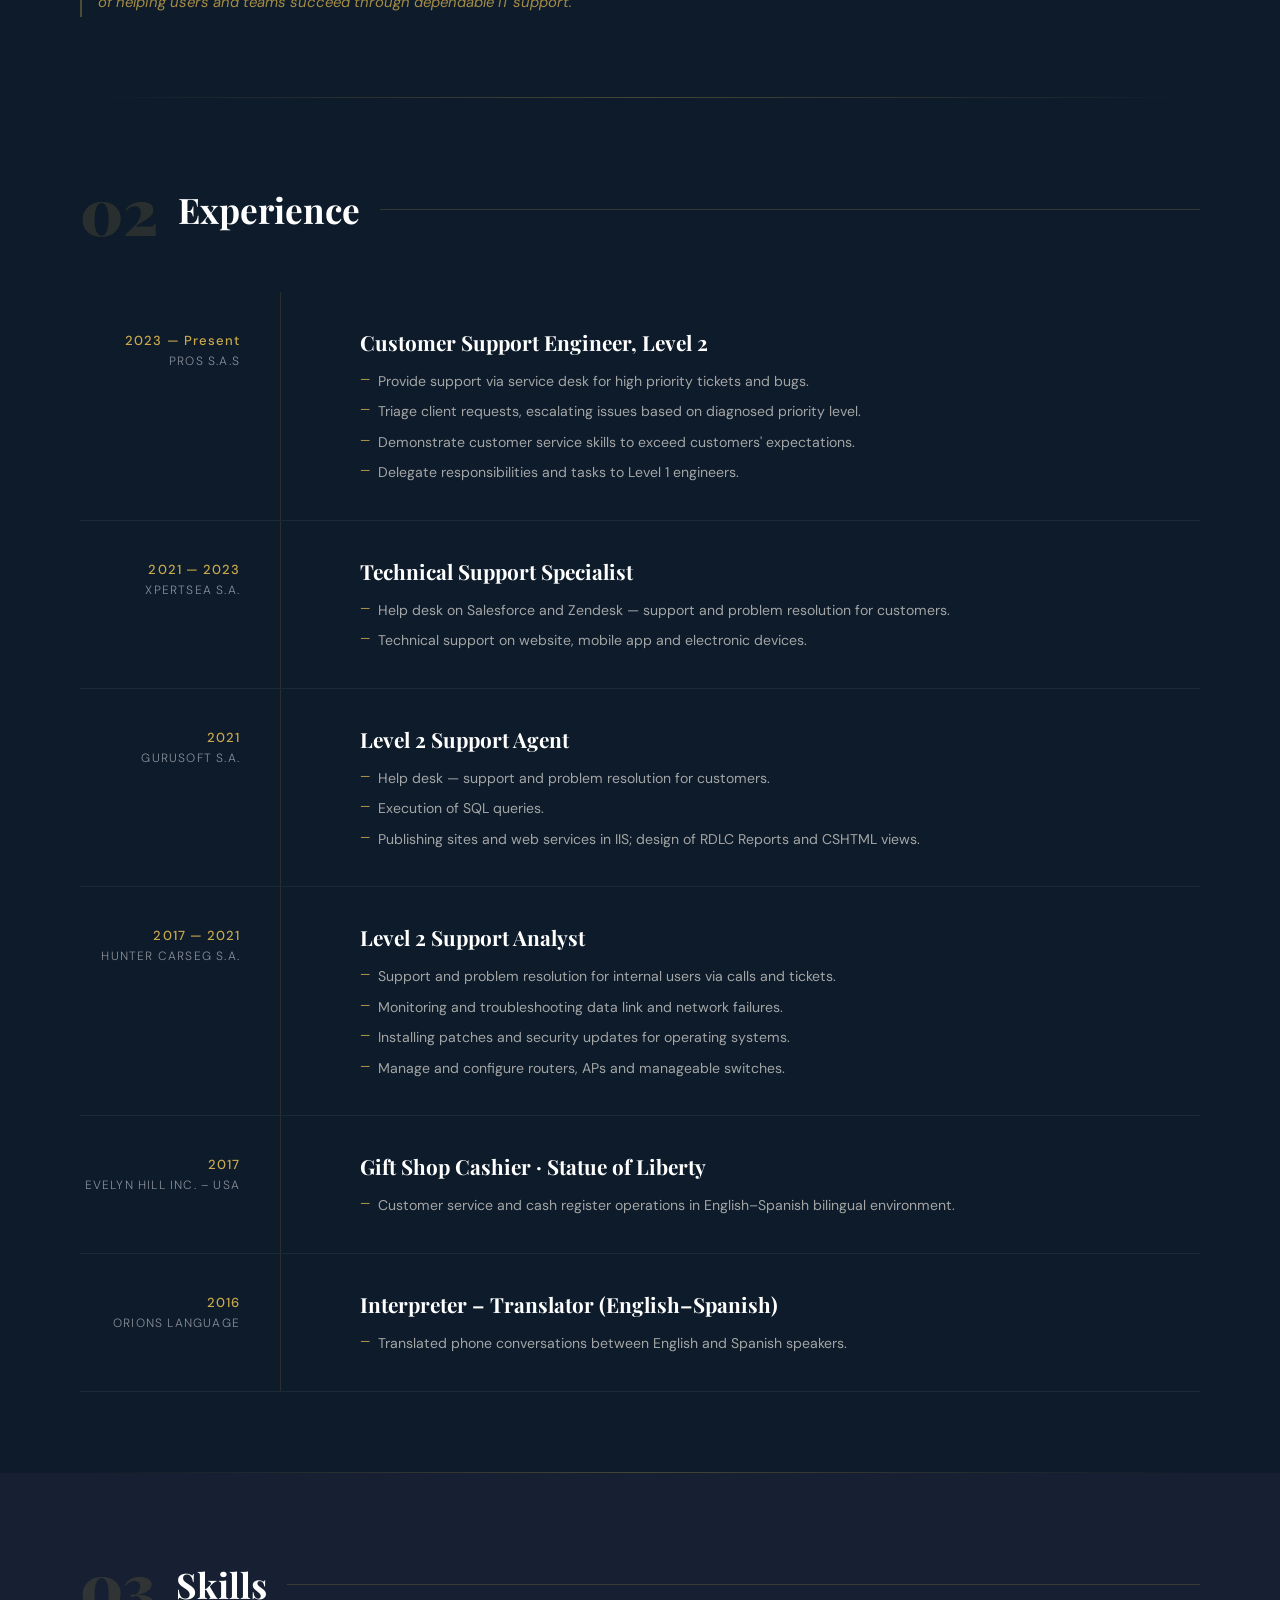
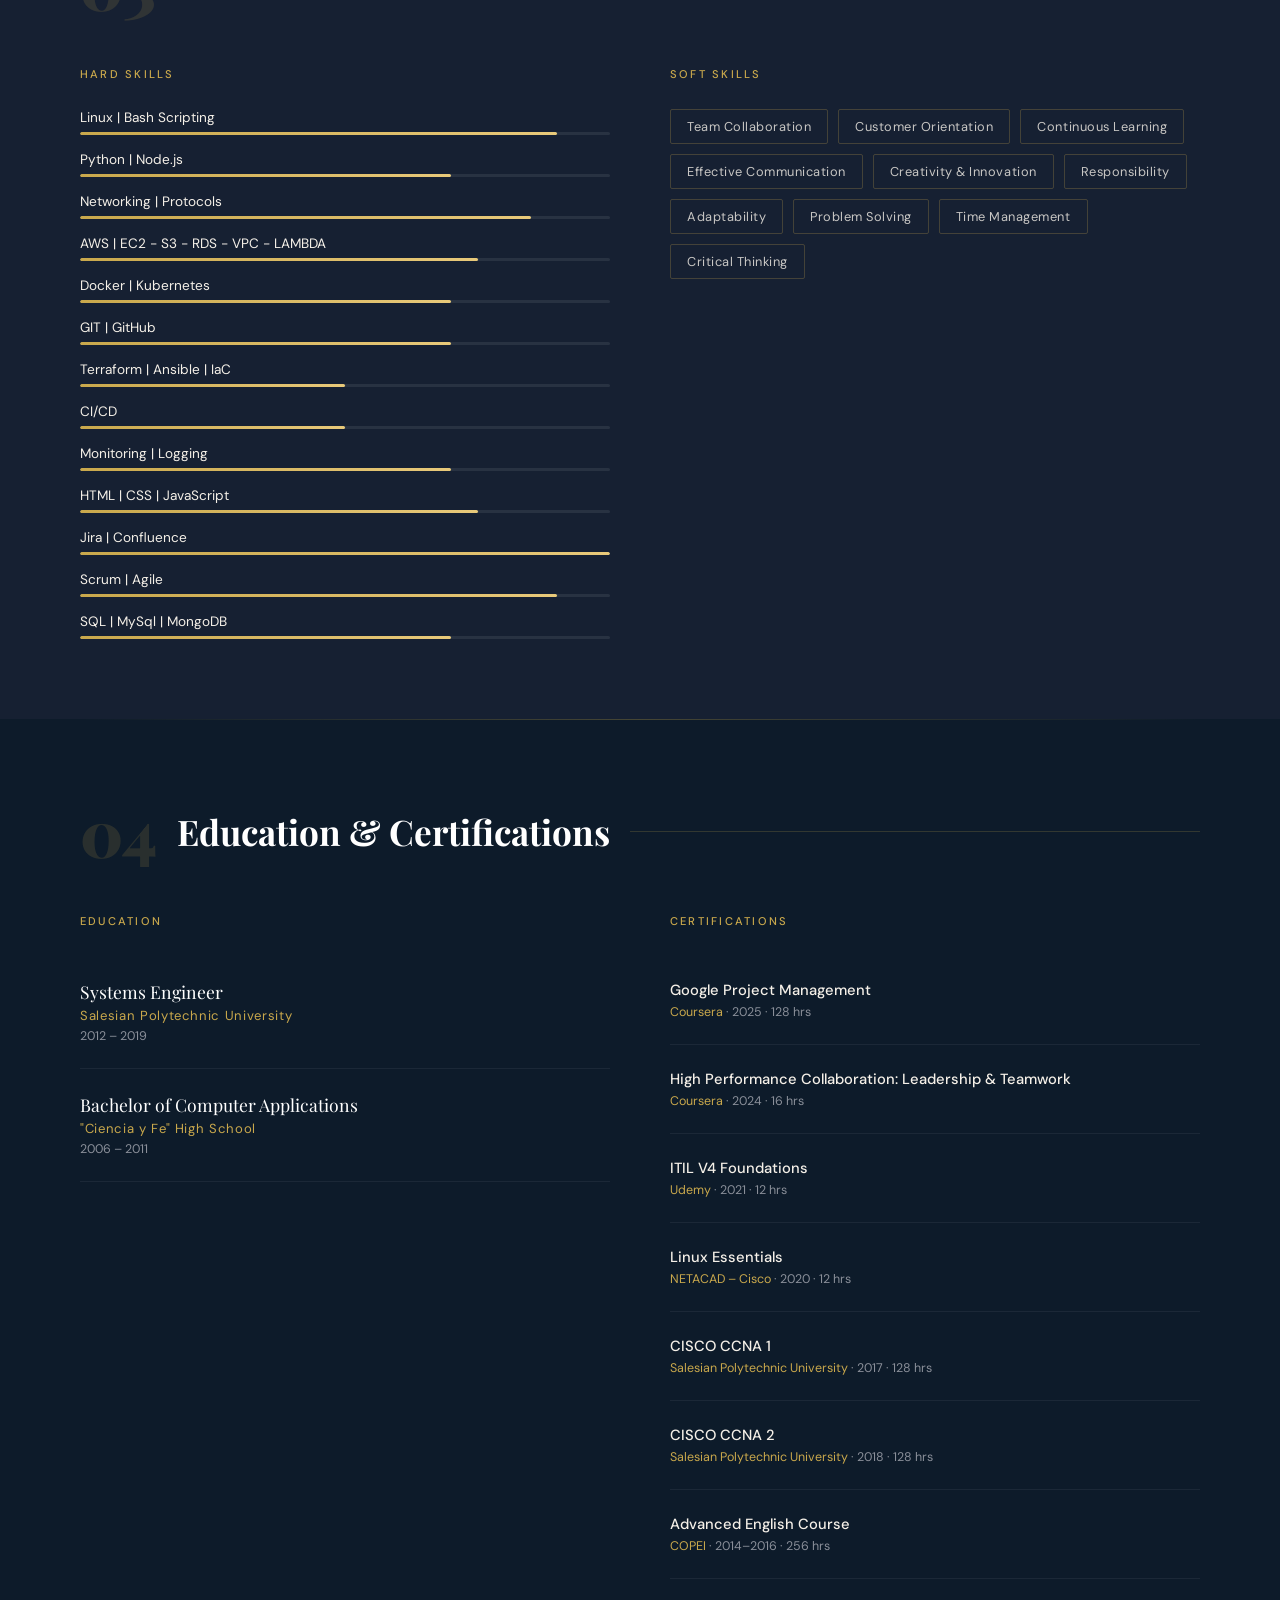
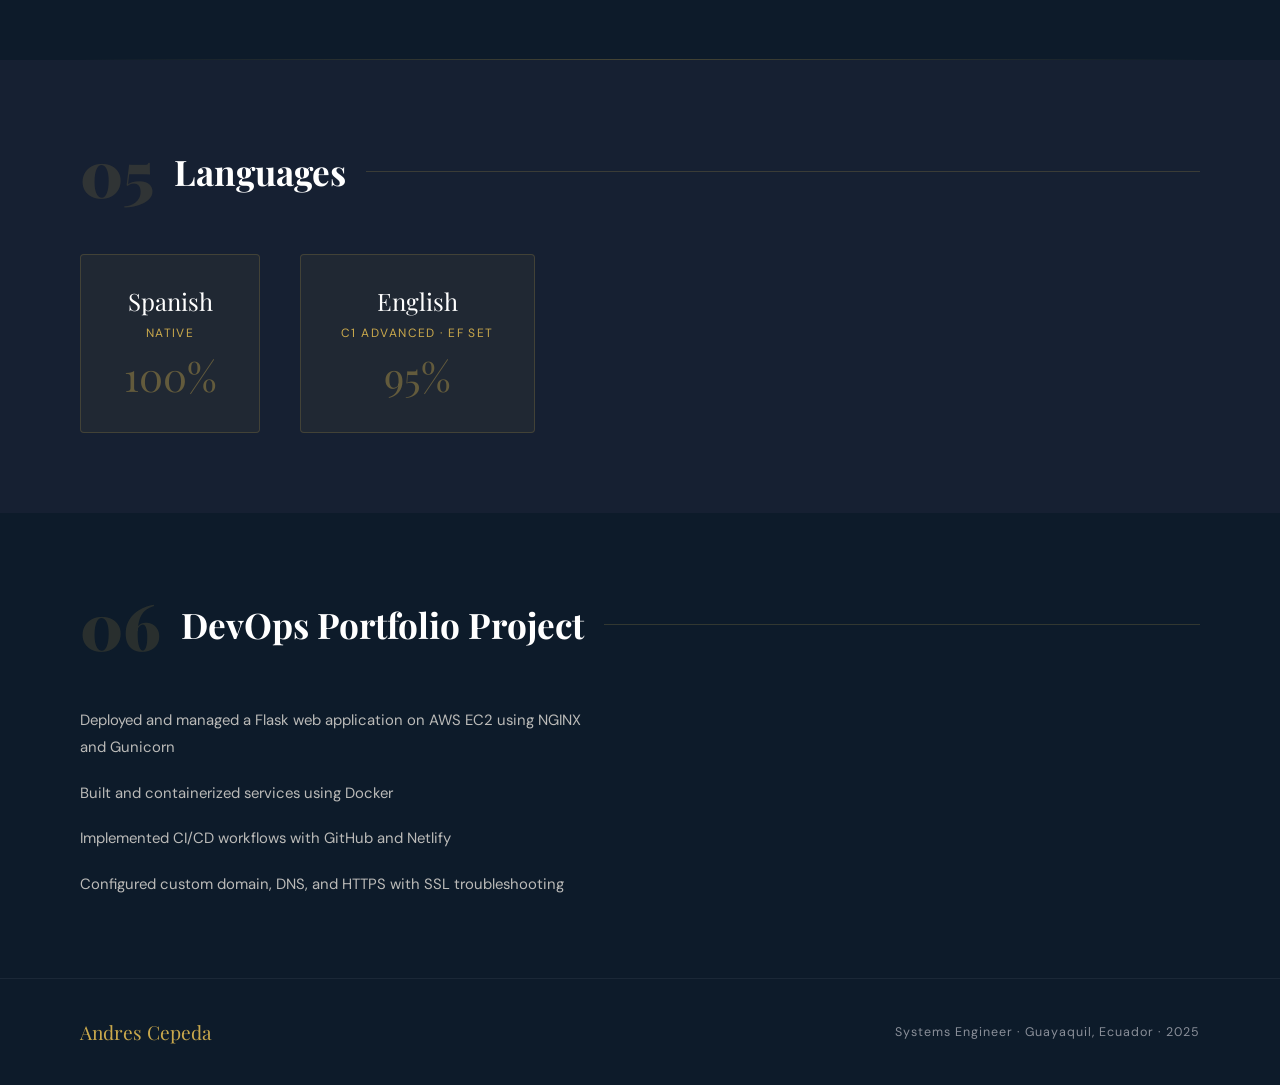
==== commit 2625bc4f: "change in hard skills and english level" ====
--- a/index.html
+++ b/index.html
@@ -188,59 +188,55 @@
         <p class="skill-group-title">Hard Skills</p>
         <div class="skill-items">
           <div class="skill-item">
-            <div class="skill-label"><span>Windows | Linux | MacOS</span></div>
+            <div class="skill-label"><span>Linux | Bash Scripting</span></div>
             <div class="skill-bar"><div class="skill-fill" style="width:90%"></div></div>
+          </div>
+          <div class="skill-item">
+            <div class="skill-label"><span>Python | Node.js</span></div>
+            <div class="skill-bar"><div class="skill-fill" style="width:70%"></div></div>
+          </div>
+          <div class="skill-item">
+            <div class="skill-label"><span>Networking | Protocols</span></div>
+            <div class="skill-bar"><div class="skill-fill" style="width:85%"></div></div>
+          </div>
+          <div class="skill-item">
+            <div class="skill-label"><span>AWS | EC2 - S3 - RDS - VPC - LAMBDA</span></div>
+            <div class="skill-bar"><div class="skill-fill" style="width:75%"></div></div>
+          </div>
+          <div class="skill-item">
+            <div class="skill-label"><span>Docker | Kubernetes</span></div>
+            <div class="skill-bar"><div class="skill-fill" style="width:70%"></div></div>
+          </div>
+          <div class="skill-item">
+            <div class="skill-label"><span>GIT | GitHub</span></div>
+            <div class="skill-bar"><div class="skill-fill" style="width:70%"></div></div>
+          </div>
+          <div class="skill-item">
+            <div class="skill-label"><span>Terraform | Ansible | IaC</span></div>
+            <div class="skill-bar"><div class="skill-fill" style="width:50%"></div></div>
+          </div>
+          <div class="skill-item">
+            <div class="skill-label"><span>CI/CD</span></div>
+            <div class="skill-bar"><div class="skill-fill" style="width:50%"></div></div>
+          </div>
+          <div class="skill-item">
+            <div class="skill-label"><span>Monitoring | Logging</span></div>
+            <div class="skill-bar"><div class="skill-fill" style="width:70%"></div></div>
+          </div>
+          <div class="skill-item">
+            <div class="skill-label"><span>HTML | CSS | JavaScript</span></div>
+            <div class="skill-bar"><div class="skill-fill" style="width:75%"></div></div>
           </div>
           <div class="skill-item">
             <div class="skill-label"><span>Jira | Confluence</span></div>
             <div class="skill-bar"><div class="skill-fill" style="width:100%"></div></div>
           </div>
           <div class="skill-item">
-            <div class="skill-label"><span>HTML | CSS | JavaScript</span></div>
-            <div class="skill-bar"><div class="skill-fill" style="width:75%"></div></div>
-          </div>
-          <div class="skill-item">
-            <div class="skill-label"><span>Networking | Protocols</span></div>
-            <div class="skill-bar"><div class="skill-fill" style="width:85%"></div></div>
-          </div>
-          <div class="skill-item">
-            <div class="skill-label"><span>AWS | Cloud Computing</span></div>
-            <div class="skill-bar"><div class="skill-fill" style="width:75%"></div></div>
-          </div>
-          <div class="skill-item">
             <div class="skill-label"><span>Scrum | Agile</span></div>
             <div class="skill-bar"><div class="skill-fill" style="width:90%"></div></div>
           </div>
           <div class="skill-item">
-            <div class="skill-label"><span>Bash Scripting</span></div>
-            <div class="skill-bar"><div class="skill-fill" style="width:80%"></div></div>
-          </div>
-          <div class="skill-item">
-            <div class="skill-label"><span>Python | Node.js</span></div>
-            <div class="skill-bar"><div class="skill-fill" style="width:70%"></div></div>
-          </div>
-          <div class="skill-item">
-            <div class="skill-label"><span>Docker | Kubernetes</span></div>
-            <div class="skill-bar"><div class="skill-fill" style="width:70%"></div></div>
-          </div>
-          <div class="skill-item">
-            <div class="skill-label"><span>GIT | GitHub</span></div>
-            <div class="skill-bar"><div class="skill-fill" style="width:70%"></div></div>
-          </div>
-          <div class="skill-item">
-            <div class="skill-label"><span>Serverless | Terraform | Ansible | IaC</span></div>
-            <div class="skill-bar"><div class="skill-fill" style="width:50%"></div></div>
-          </div>
-          <div class="skill-item">
-            <div class="skill-label"><span>CI/CD</span></div>
-            <div class="skill-bar"><div class="skill-fill" style="width:50%"></div></div>
-          </div>
-          <div class="skill-item">
-            <div class="skill-label"><span>Monitoring | Logging</span></div>
-            <div class="skill-bar"><div class="skill-fill" style="width:70%"></div></div>
-          </div>
-          <div class="skill-item">
-            <div class="skill-label"><span>SQL | MySql | PostgreSQL | MongoDB</span></div>
+            <div class="skill-label"><span>SQL | MySql | MongoDB</span></div>
             <div class="skill-bar"><div class="skill-fill" style="width:70%"></div></div>
           </div>
         </div>
@@ -337,7 +333,7 @@
       </div>
       <div class="lang-card">
         <div class="lang-name">English</div>
-        <div class="lang-level">C2 Proficient · EF SET</div>
+        <div class="lang-level">C1 Advanced · EF SET</div>
         <div class="lang-pct">95%</div>
       </div>
     </div>
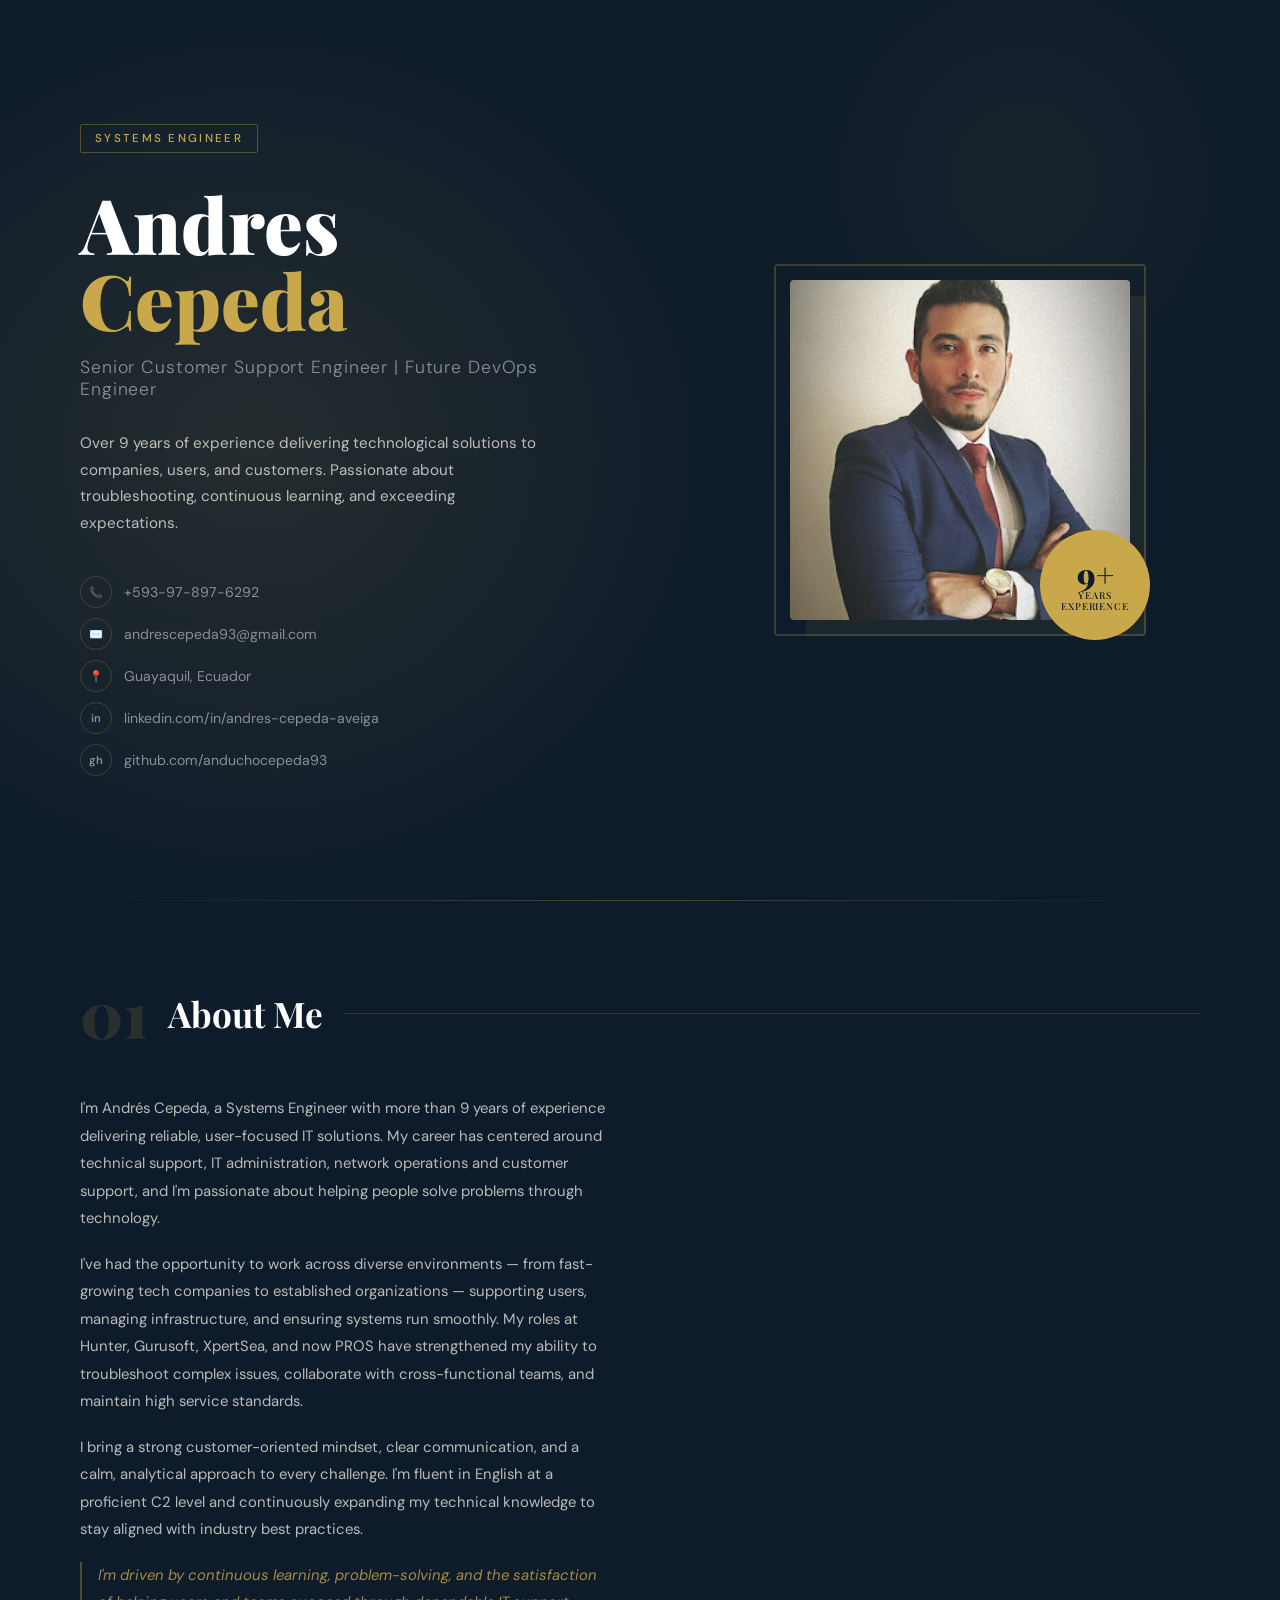
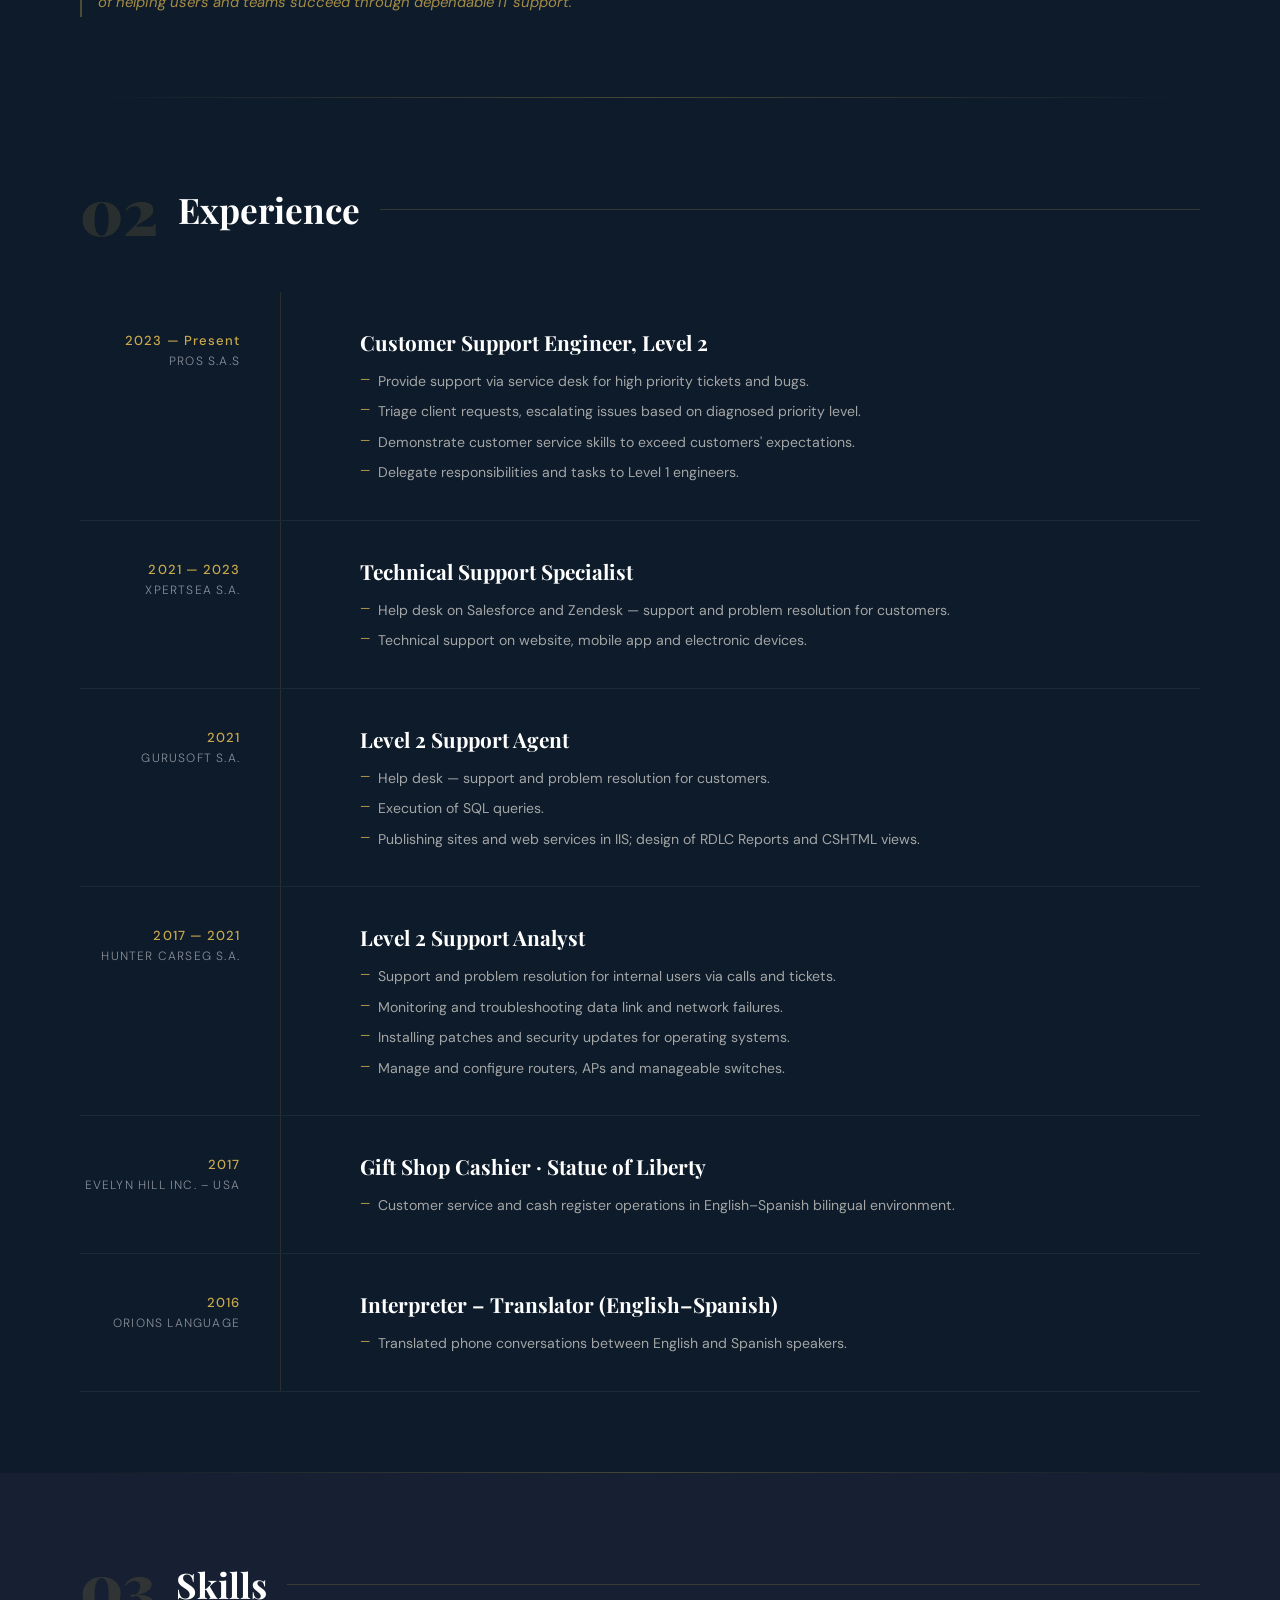
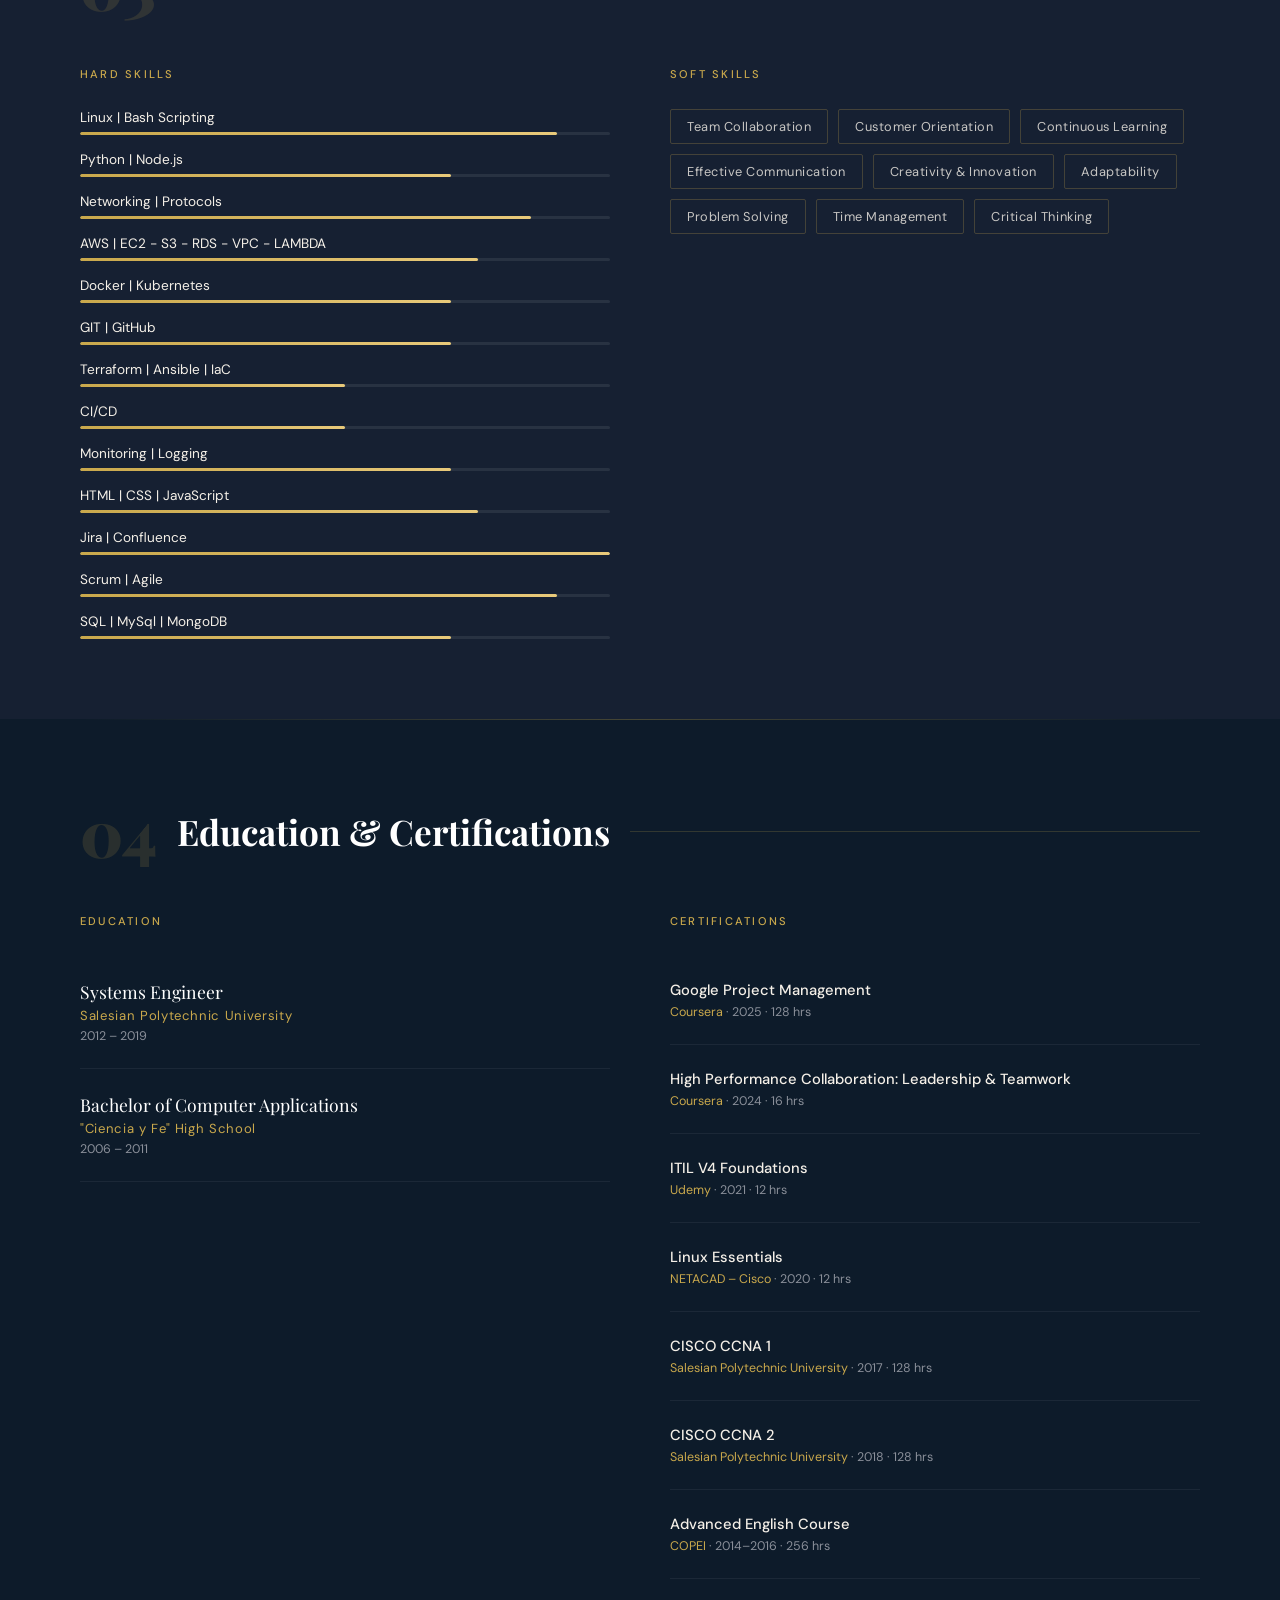
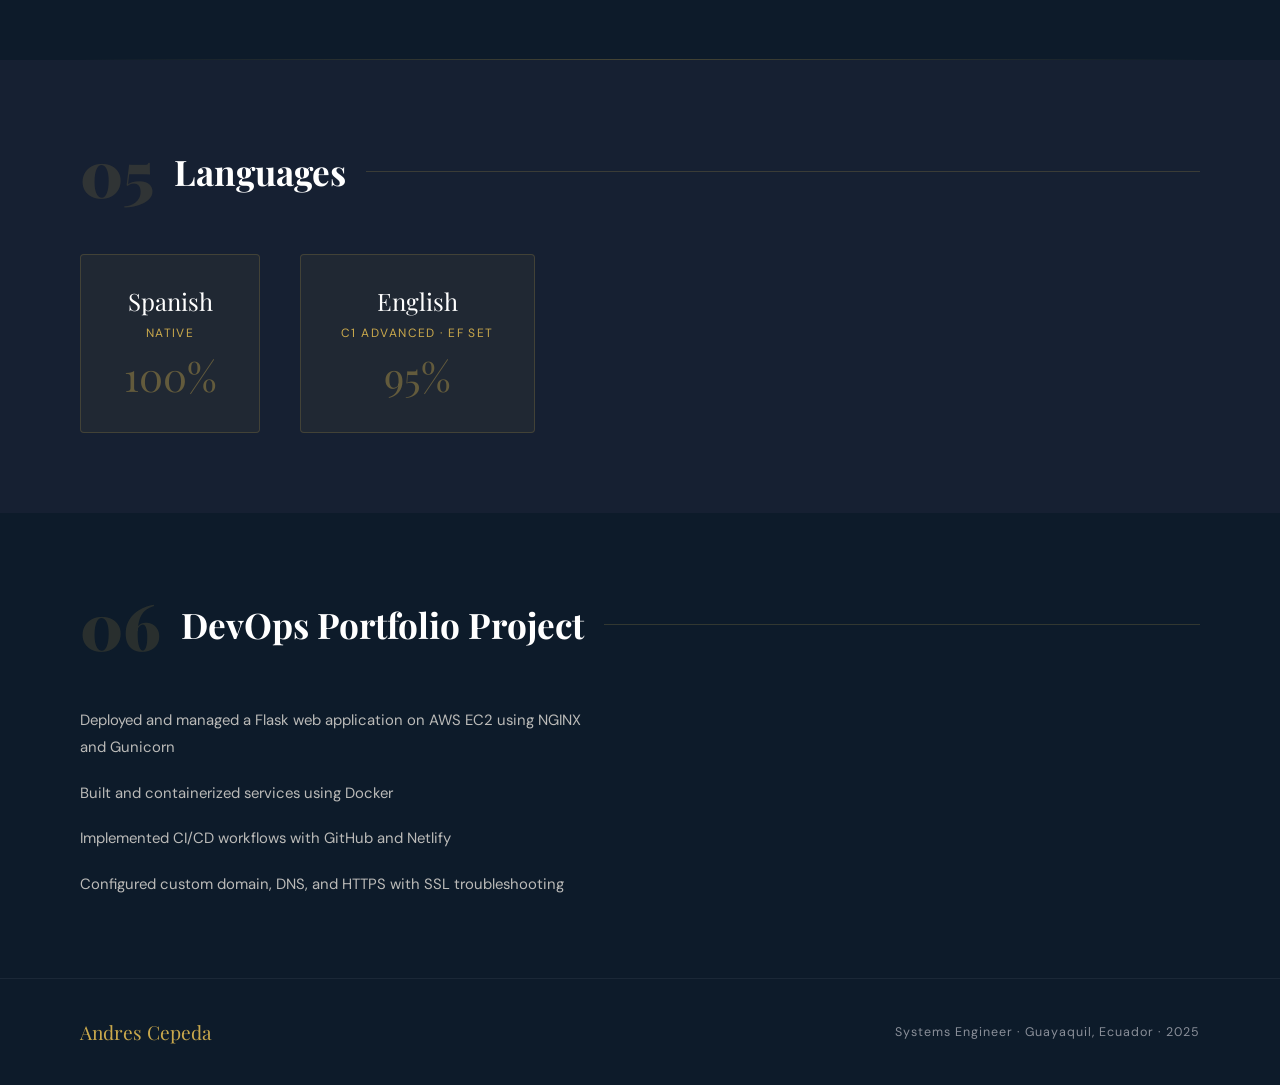
==== commit 45d53e13: "removed responsability in soft skills" ====
--- a/index.html
+++ b/index.html
@@ -249,7 +249,6 @@
           <span class="soft-tag">Continuous Learning</span>
           <span class="soft-tag">Effective Communication</span>
           <span class="soft-tag">Creativity & Innovation</span>
-          <span class="soft-tag">Responsibility</span>
           <span class="soft-tag">Adaptability</span>
           <span class="soft-tag">Problem Solving</span>
           <span class="soft-tag">Time Management</span>
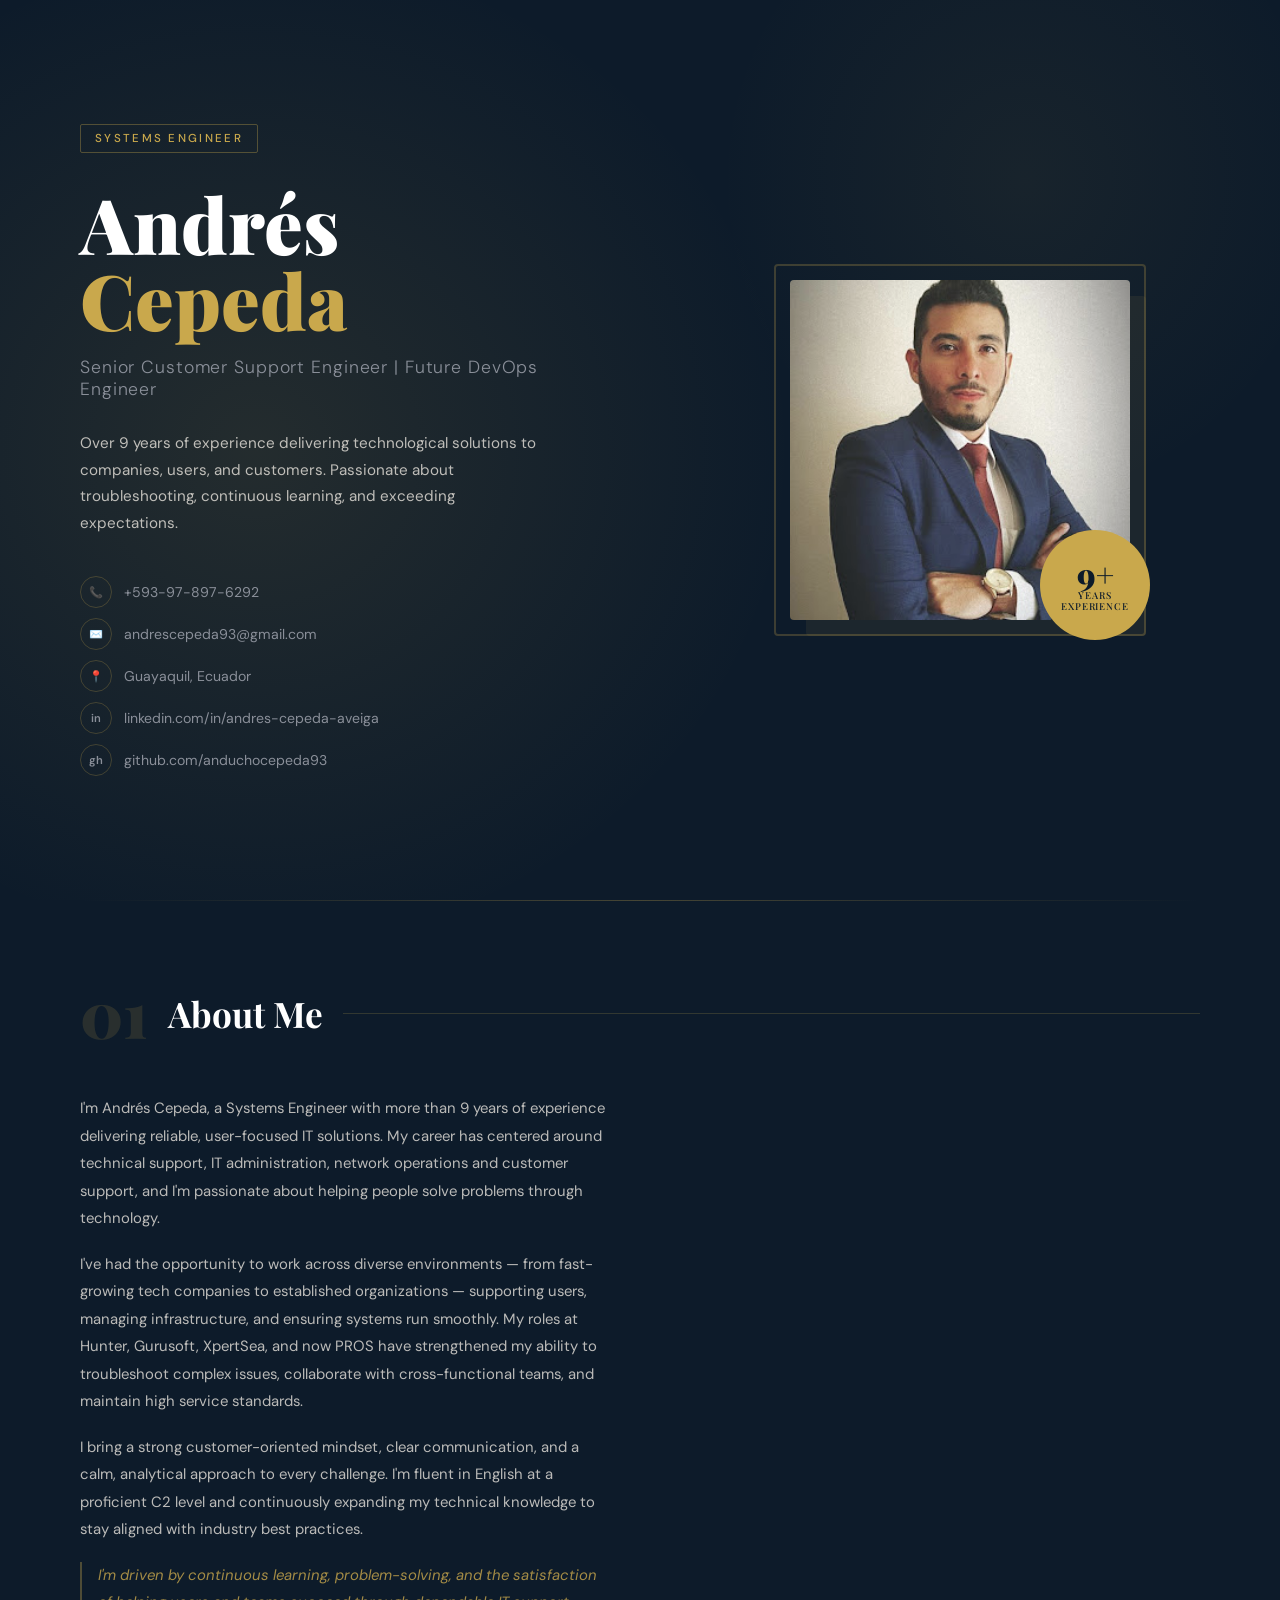
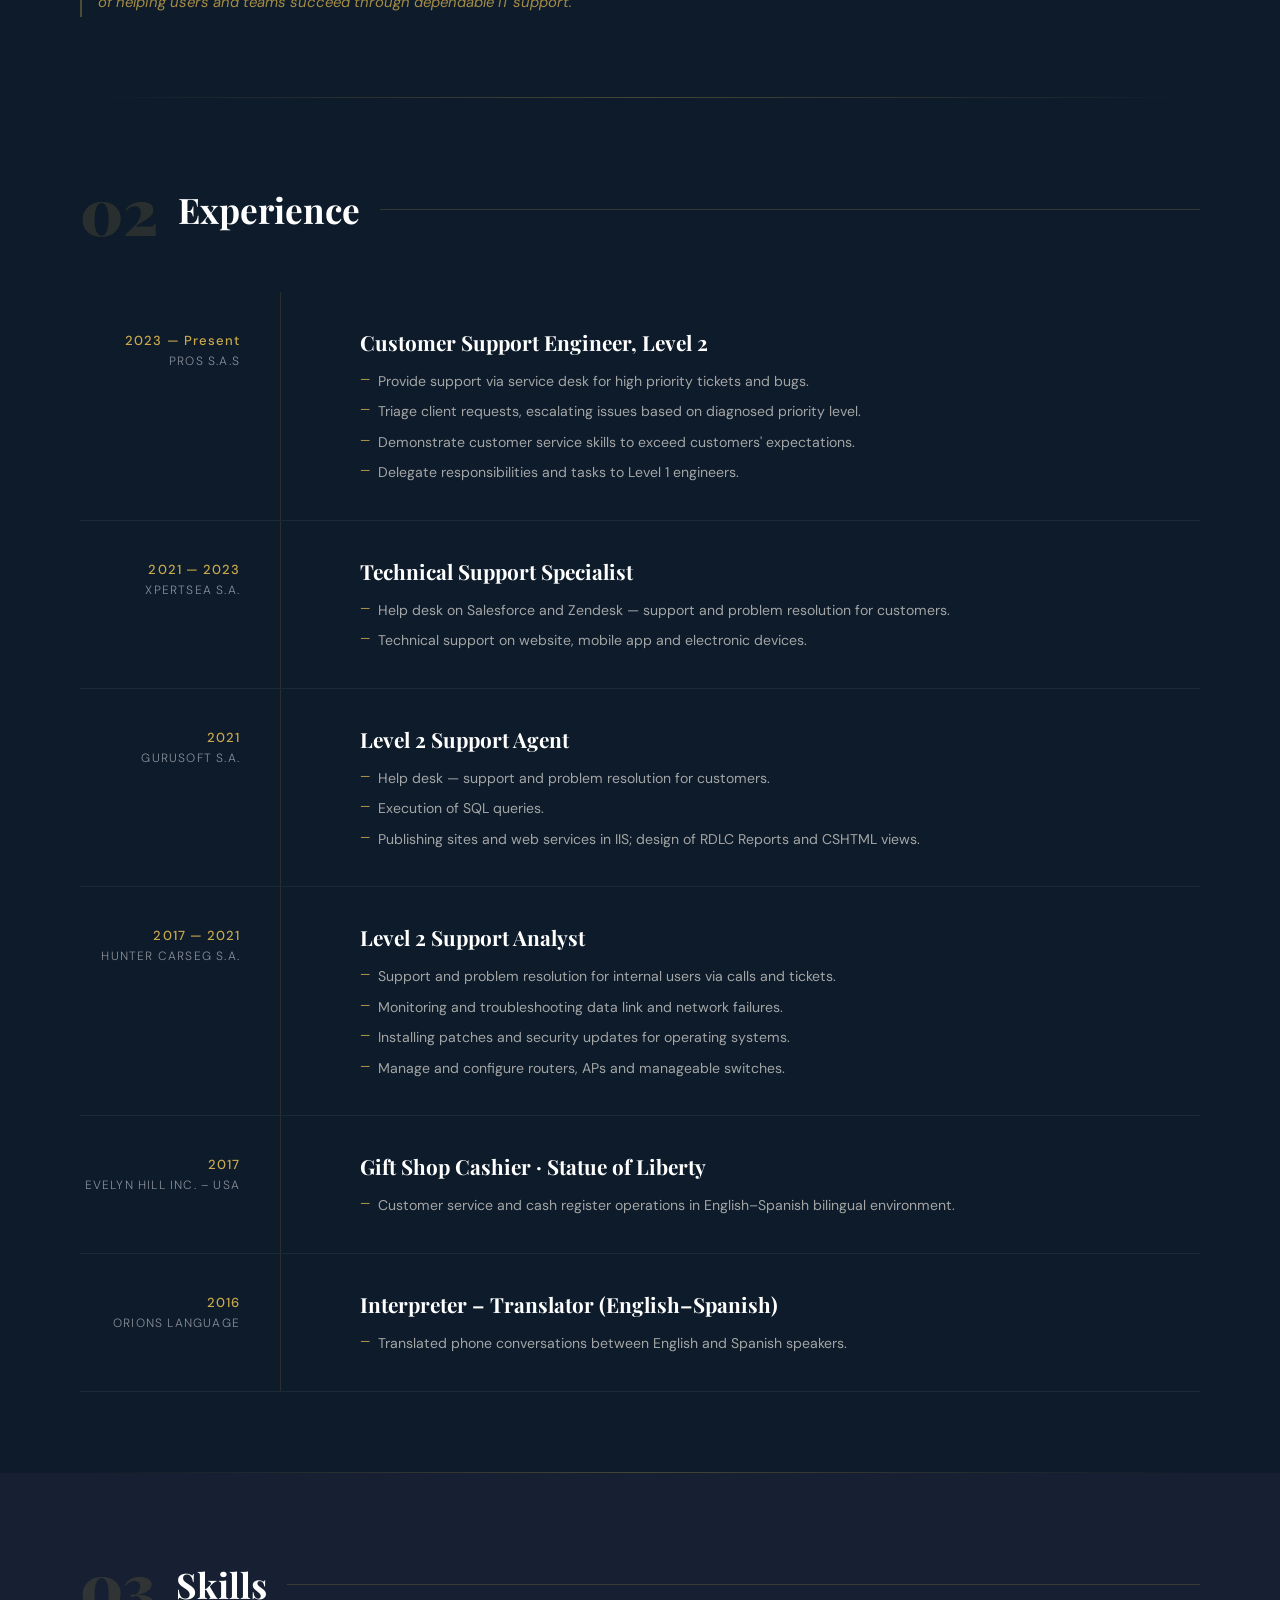
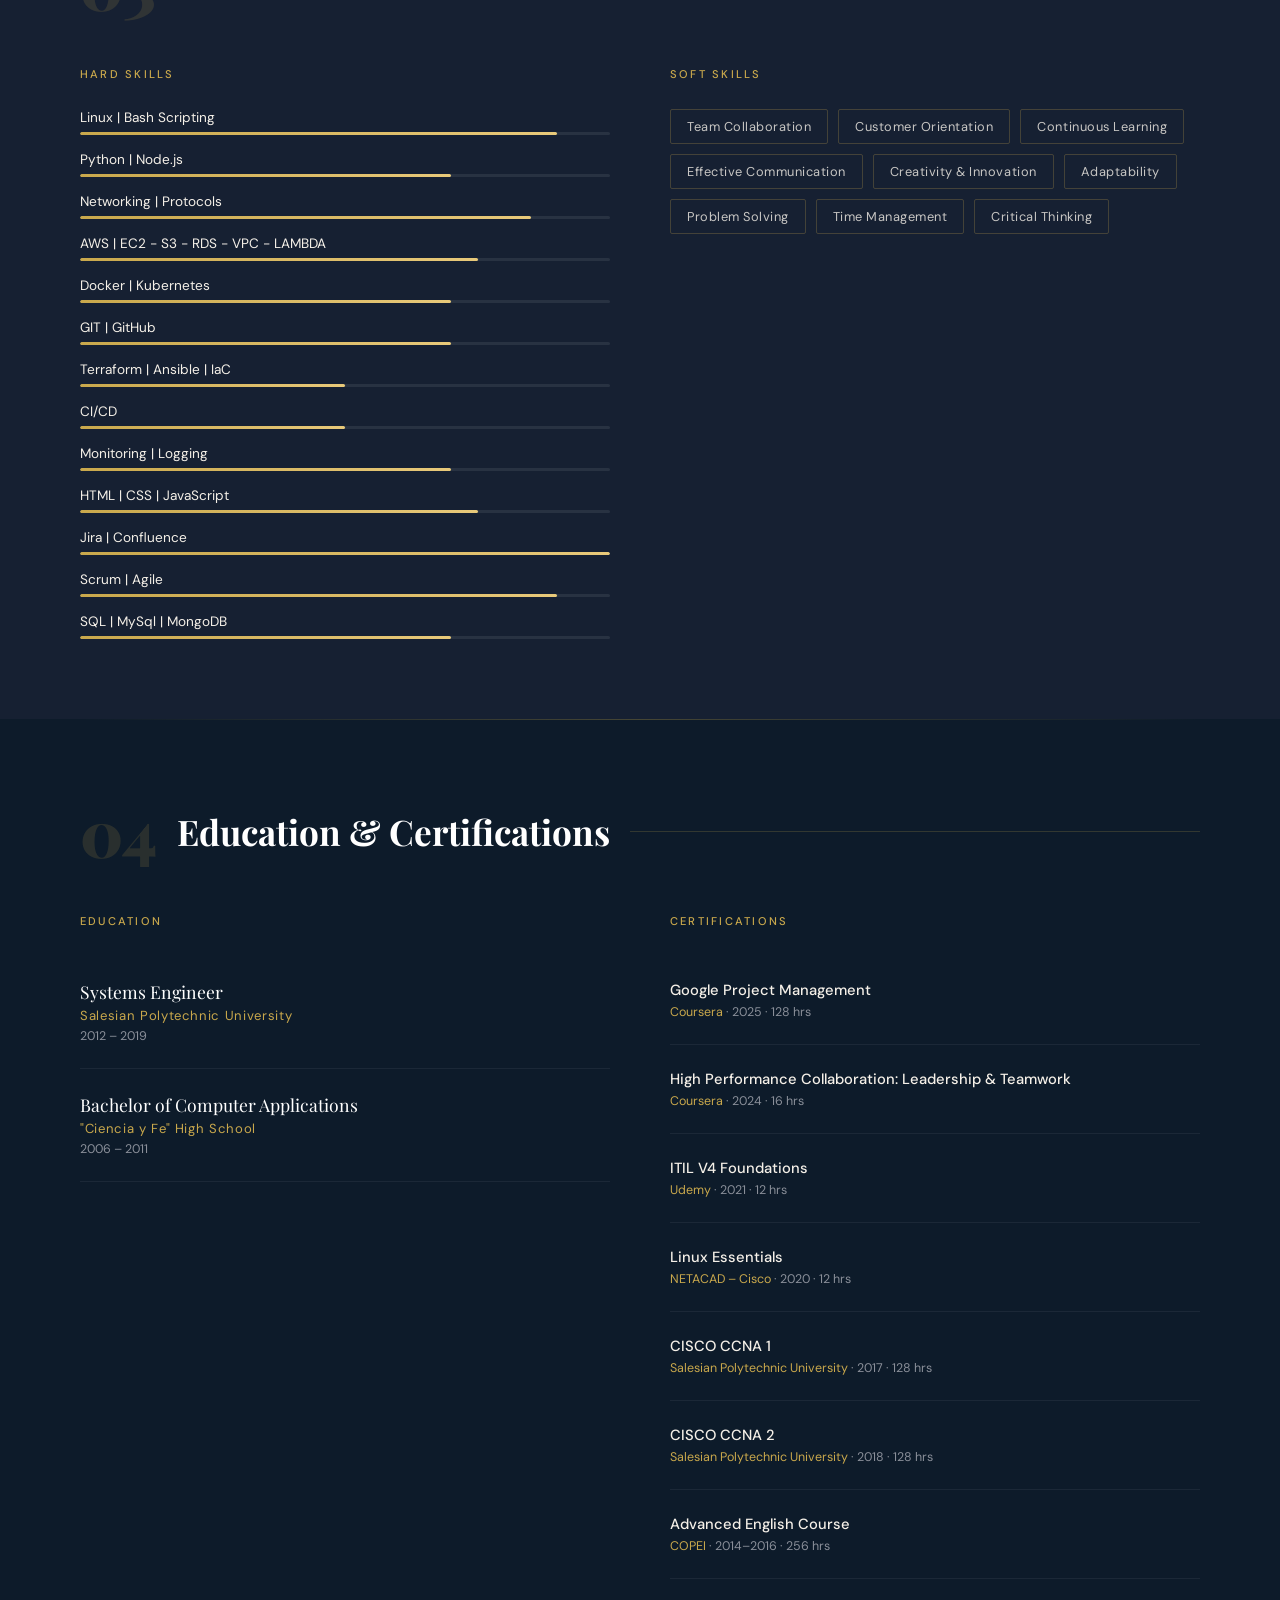
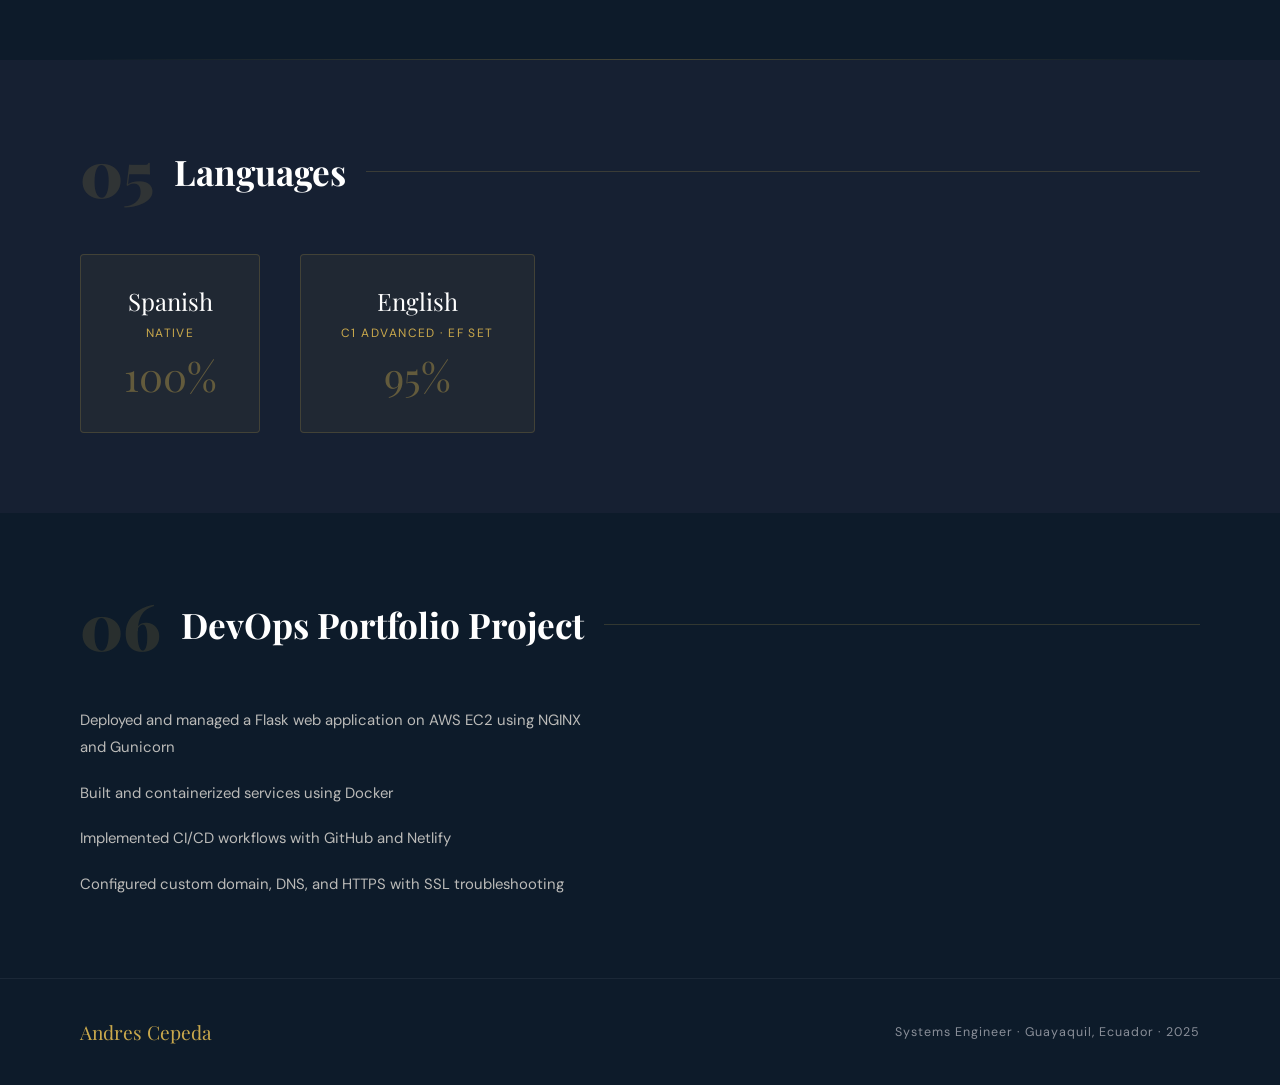
==== commit c2352596: "add punctuation" ====
--- a/index.html
+++ b/index.html
@@ -13,7 +13,7 @@
   <div class="hero">
     <div class="hero-left">
       <span class="tag">Systems Engineer</span>
-      <h1 class="hero-name">Andres<br/><span>Cepeda</span></h1>
+      <h1 class="hero-name">Andrés<br/><span>Cepeda</span></h1>
       <p class="hero-title">Senior Customer Support Engineer | Future DevOps Engineer</p>
       <p class="hero-bio">
         Over 9 years of experience delivering technological solutions to companies,
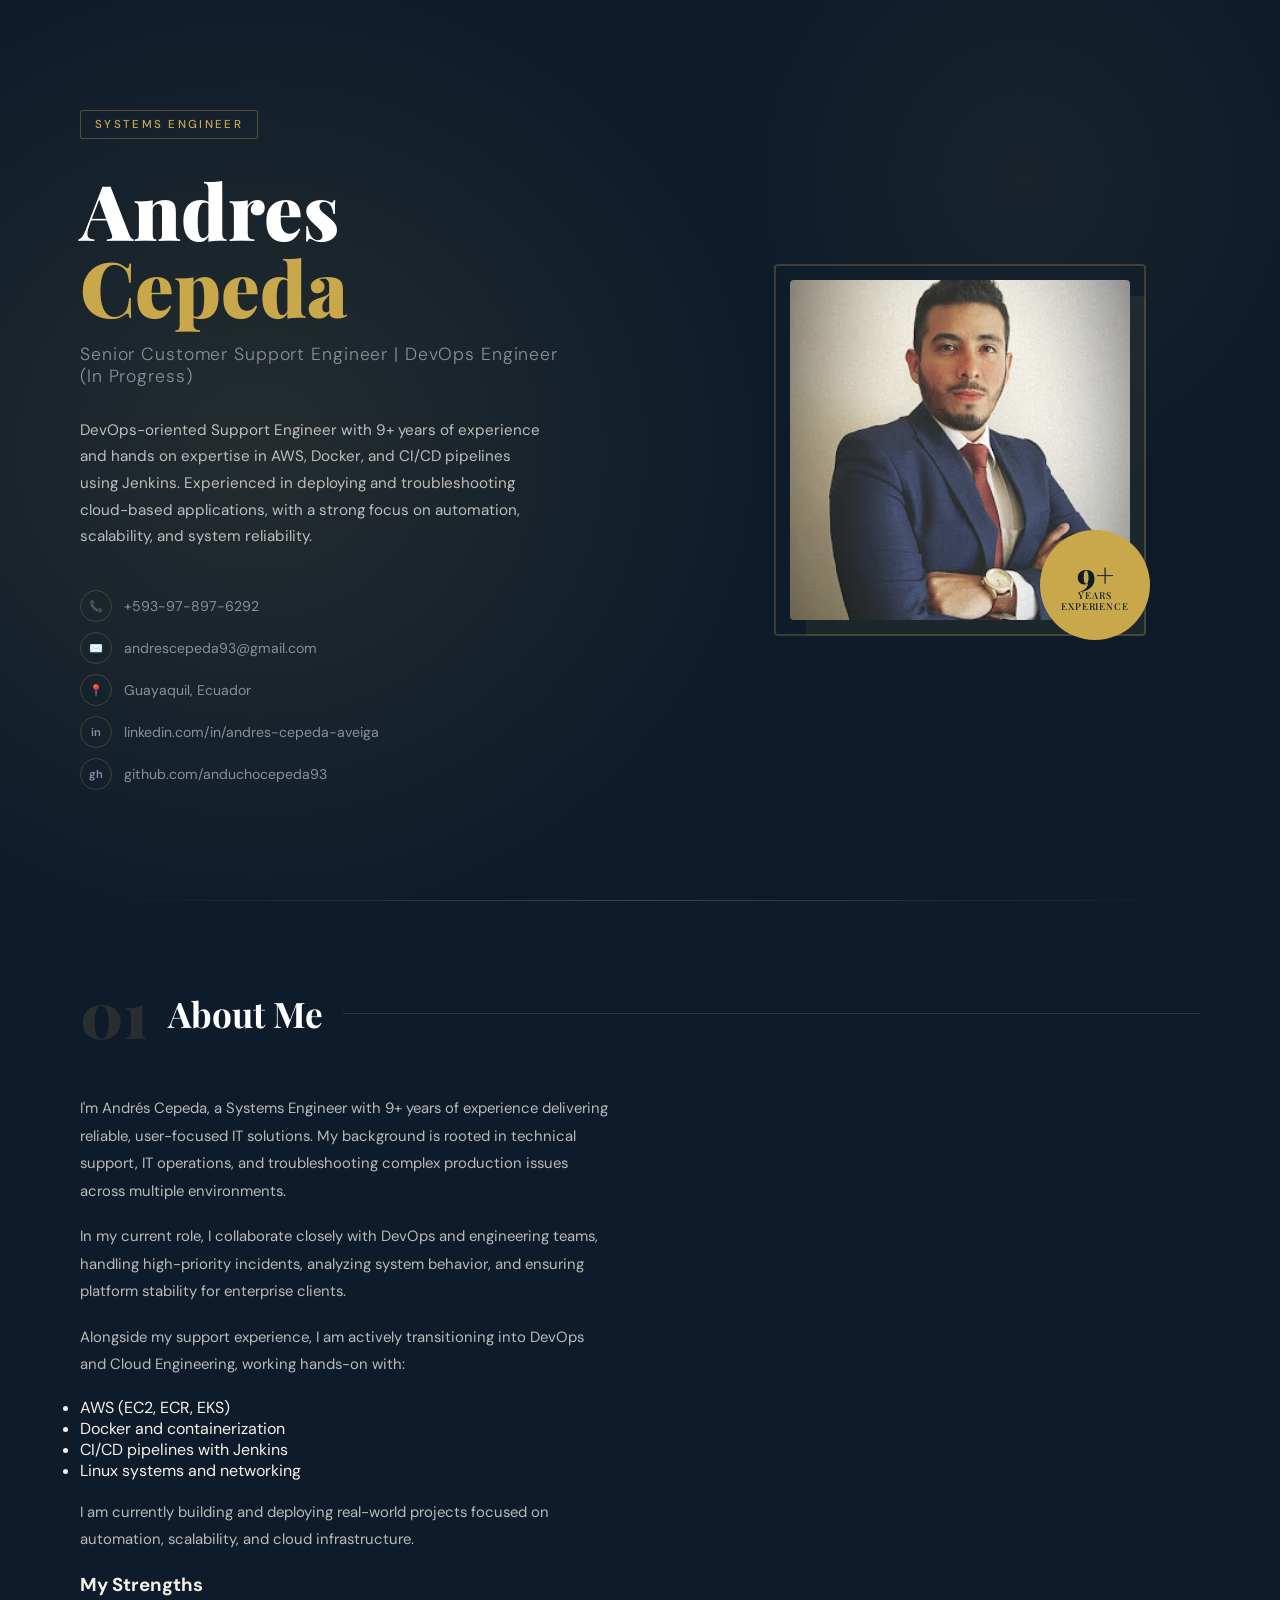
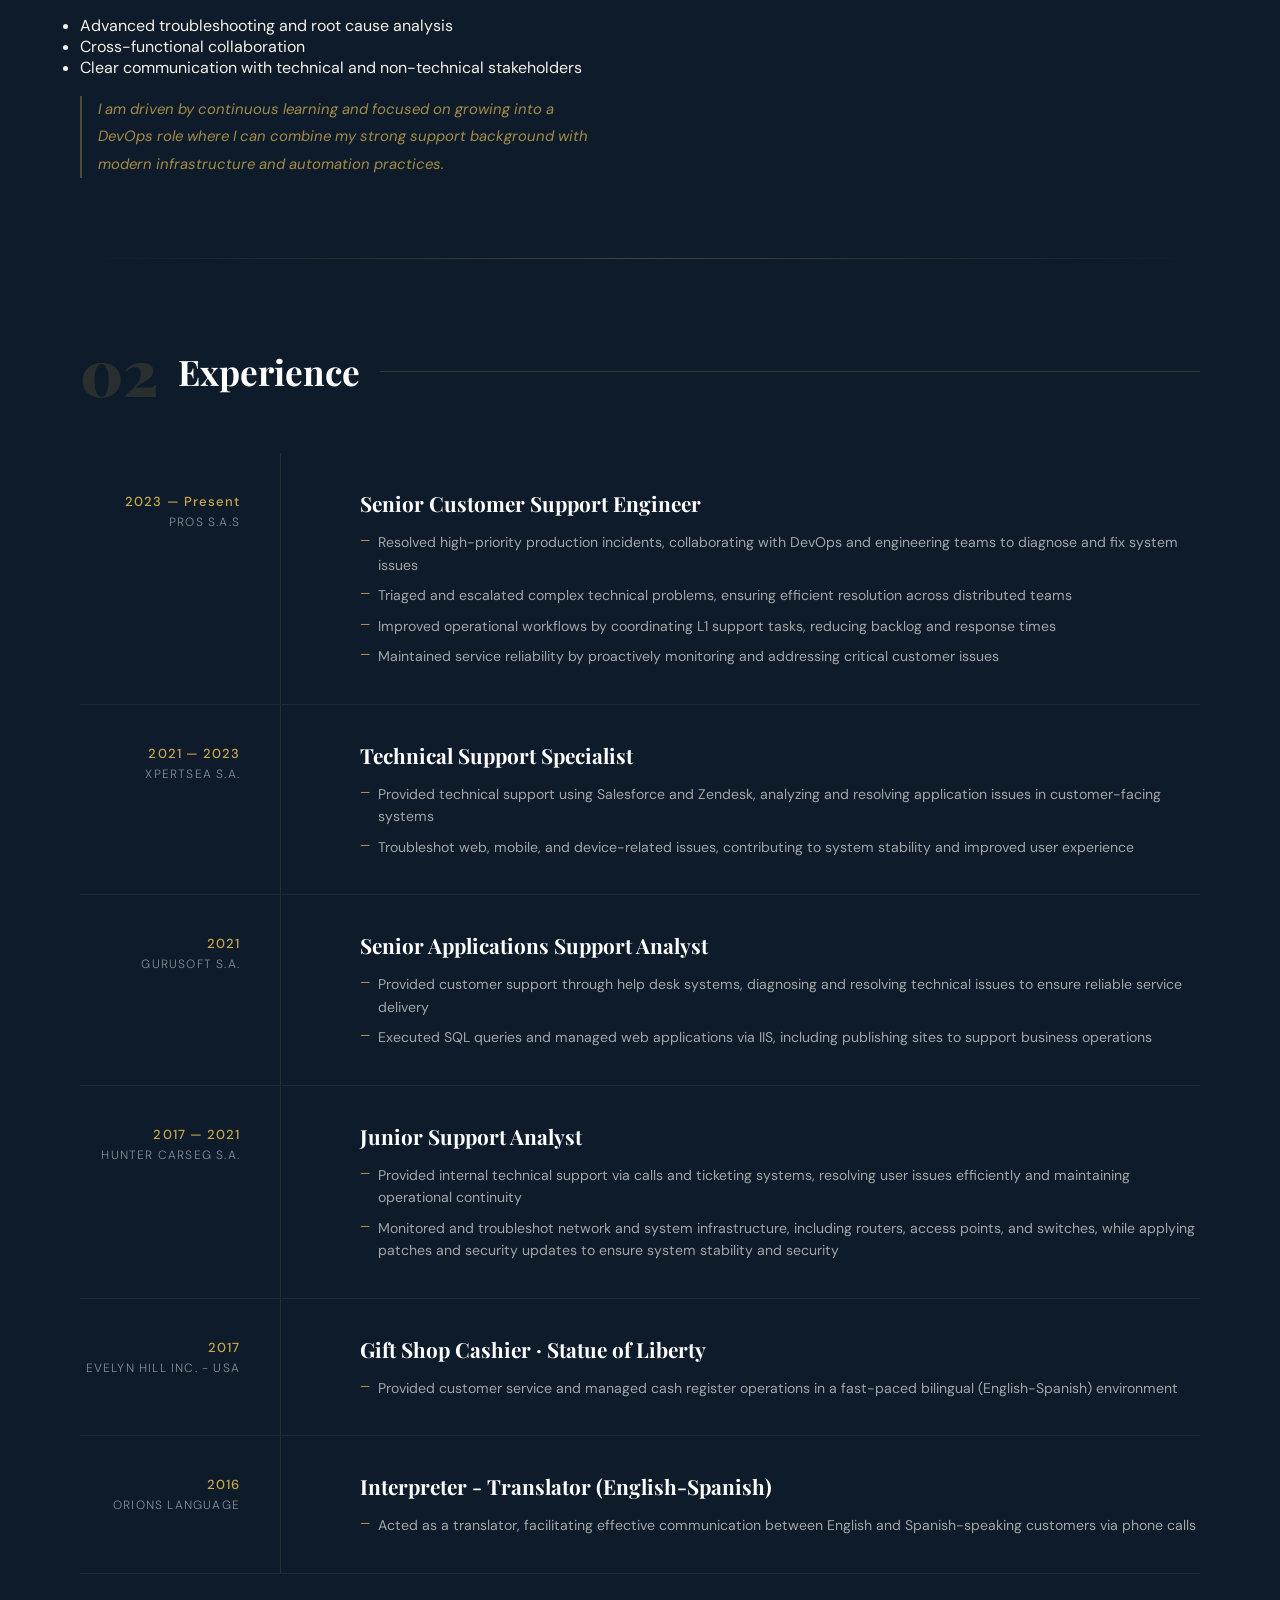
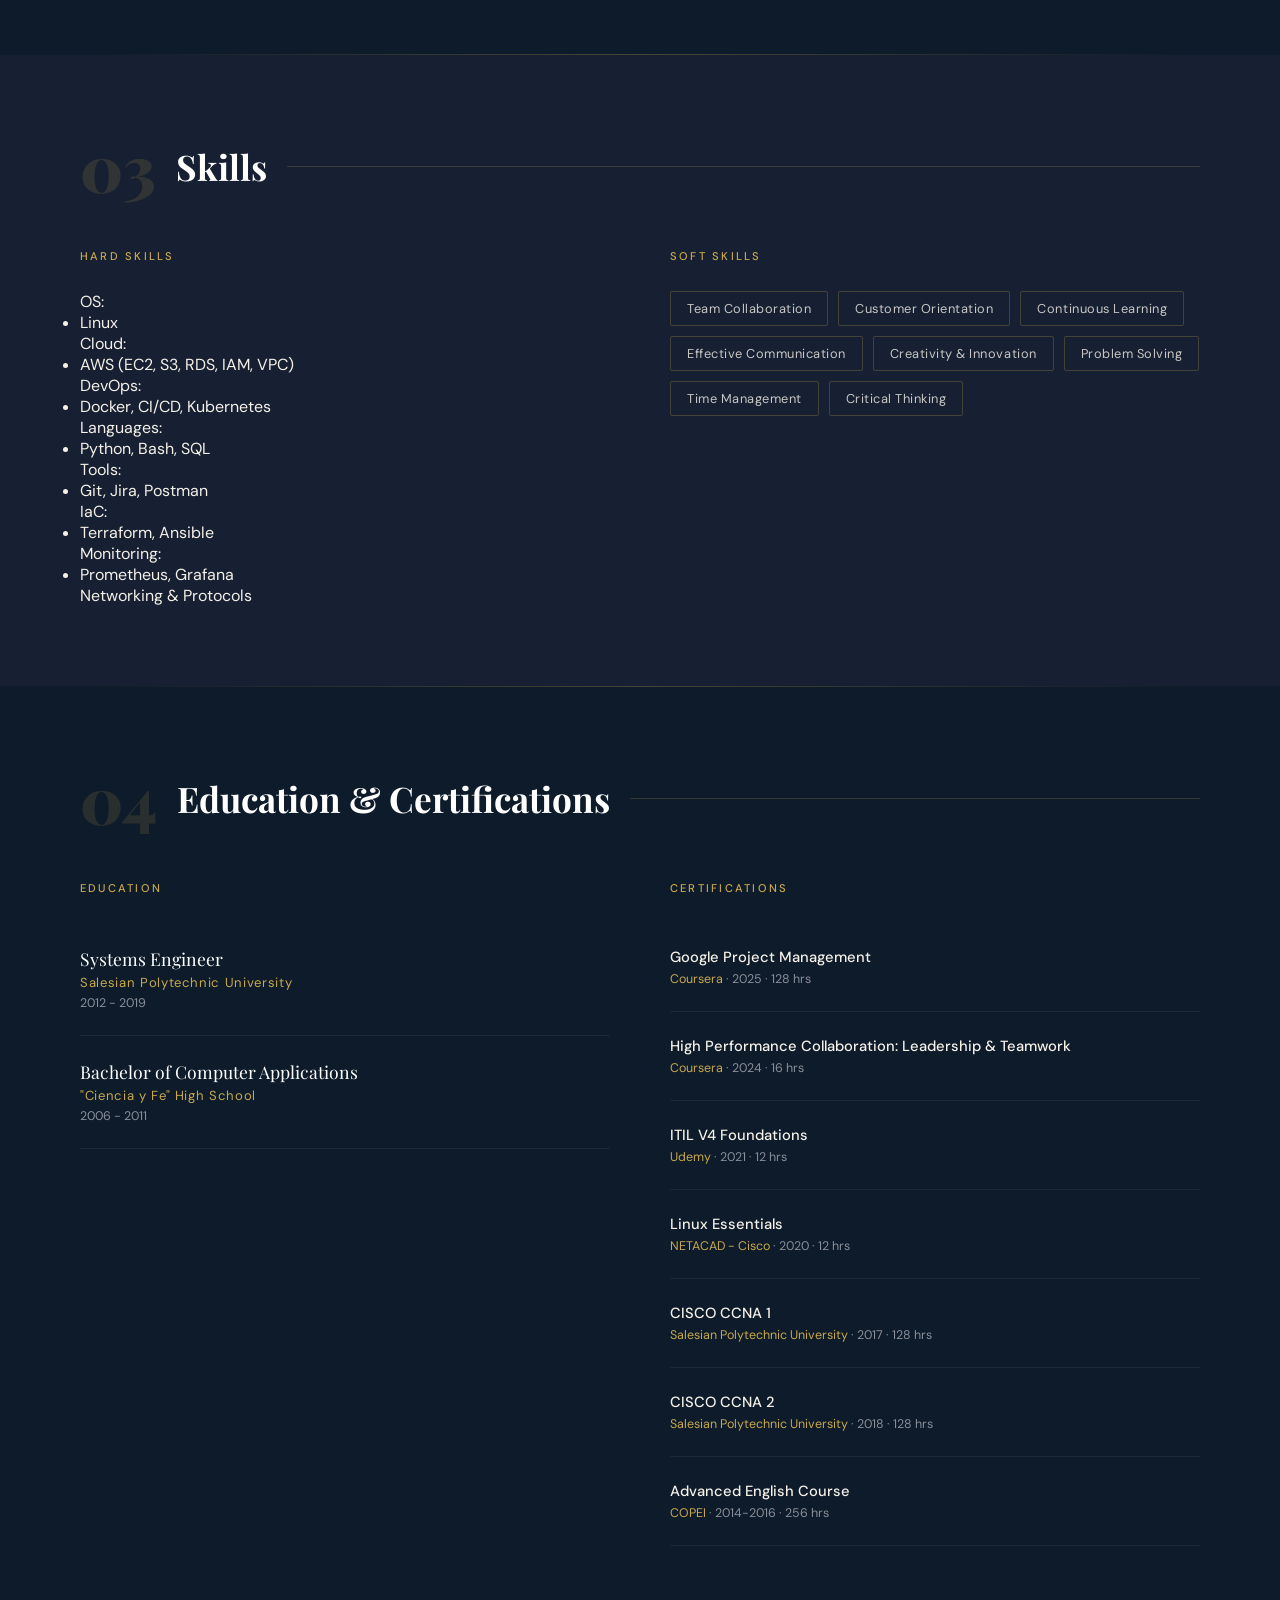
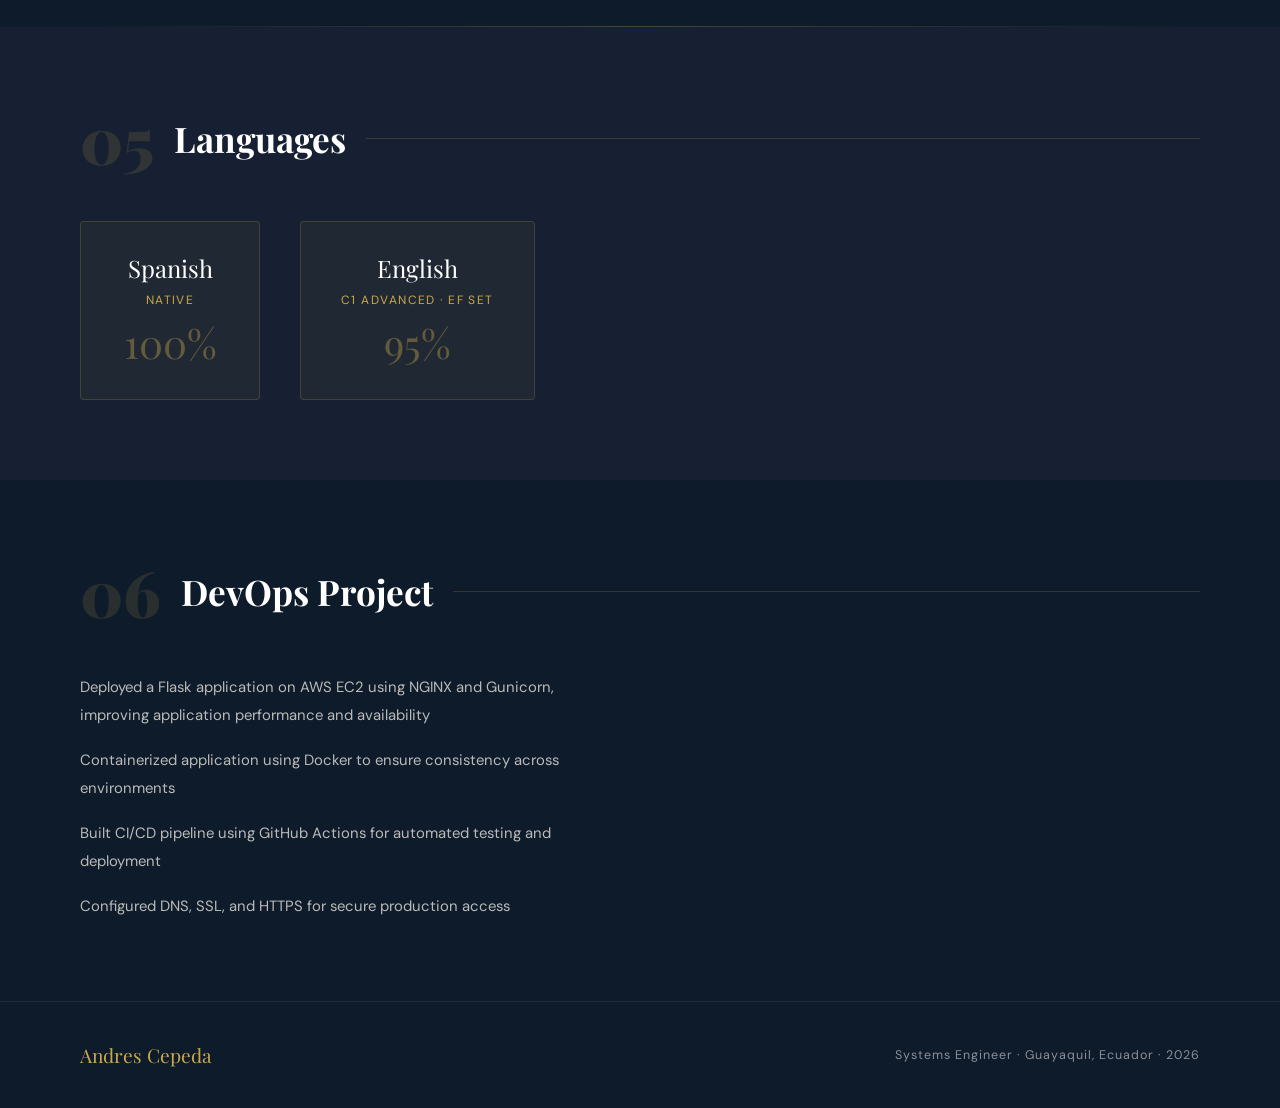
==== commit bcbb1197: "update to look like DevOps CV" ====
--- a/index.html
+++ b/index.html
@@ -1,365 +1,477 @@
-<!DOCTYPE html>
+<!doctype html>
 <html lang="en">
-<head>
-  <meta charset="UTF-8" />
-  <meta name="viewport" content="width=device-width, initial-scale=1.0"/>
-  <title>Andres Cepeda — Senior Customer Support Engineer</title>
-  <link href="https://fonts.googleapis.com/css2?family=Playfair+Display:wght@400;700;900&family=DM+Sans:wght@300;400;500&display=swap" rel="stylesheet"/>
-  <link rel="stylesheet" href="/static/style.css"/>
-</head>
-<body>
-
-  <!-- HERO -->
-  <div class="hero">
-    <div class="hero-left">
-      <span class="tag">Systems Engineer</span>
-      <h1 class="hero-name">Andrés<br/><span>Cepeda</span></h1>
-      <p class="hero-title">Senior Customer Support Engineer | Future DevOps Engineer</p>
-      <p class="hero-bio">
-        Over 9 years of experience delivering technological solutions to companies,
-        users, and customers. Passionate about troubleshooting, continuous learning,
-        and exceeding expectations.
-      </p>
-      <div class="hero-contacts">
-        <a class="contact-item" href="tel:+593978976292">
-          <span class="contact-icon">📞</span>
-          +593-97-897-6292
-        </a>
-        <a class="contact-item" href="mailto:andrescepeda93@gmail.com">
-          <span class="contact-icon">✉️</span>
-          andrescepeda93@gmail.com
-        </a>
-        <span class="contact-item">
-          <span class="contact-icon">📍</span>
-          Guayaquil, Ecuador
-        </span>
-        <a class="contact-item" href="https://www.linkedin.com/in/andres-cepeda-aveiga/" target="_blank">
-          <span class="contact-icon">in</span>
-          linkedin.com/in/andres-cepeda-aveiga
-        </a>
-        <a class="contact-item" href="https://github.com/anduchocepeda93" target="_blank">
-          <span class="contact-icon">gh</span>
-          github.com/anduchocepeda93
-        </a>
+  <head>
+    <meta charset="UTF-8" />
+    <meta name="viewport" content="width=device-width, initial-scale=1.0" />
+    <title>Andres Cepeda — Senior Customer Support Engineer</title>
+    <link
+      href="https://fonts.googleapis.com/css2?family=Playfair+Display:wght@400;700;900&family=DM+Sans:wght@300;400;500&display=swap"
+      rel="stylesheet"
+    />
+    <link rel="stylesheet" href="/static/style.css" />
+  </head>
+  <body>
+    <!-- HERO -->
+    <div class="hero">
+      <div class="hero-left">
+        <span class="tag">Systems Engineer</span>
+        <h1 class="hero-name">Andres<br /><span>Cepeda</span></h1>
+        <p class="hero-title">
+          Senior Customer Support Engineer | DevOps Engineer (In Progress)
+        </p>
+        <p class="hero-bio">
+          DevOps-oriented Support Engineer with 9+ years of experience and hands
+          on expertise in AWS, Docker, and CI/CD pipelines using Jenkins.
+          Experienced in deploying and troubleshooting cloud-based applications,
+          with a strong focus on automation, scalability, and system
+          reliability.
+        </p>
+        <div class="hero-contacts">
+          <a class="contact-item" href="https://wa.me/593978976292">
+            <span class="contact-icon">📞</span>
+            +593-97-897-6292
+          </a>
+          <a class="contact-item" href="mailto:andrescepeda93@gmail.com">
+            <span class="contact-icon">✉️</span>
+            andrescepeda93@gmail.com
+          </a>
+          <span class="contact-item">
+            <span class="contact-icon">📍</span>
+            Guayaquil, Ecuador
+          </span>
+          <a
+            class="contact-item"
+            href="https://www.linkedin.com/in/andres-cepeda-aveiga/"
+            target="_blank"
+          >
+            <span class="contact-icon">in</span>
+            linkedin.com/in/andres-cepeda-aveiga
+          </a>
+          <a
+            class="contact-item"
+            href="https://github.com/anduchocepeda93"
+            target="_blank"
+          >
+            <span class="contact-icon">gh</span>
+            github.com/anduchocepeda93
+          </a>
+        </div>
+      </div>
+      <div class="hero-right">
+        <div class="photo-frame">
+          <img
+            src="static/img/andres.jpg"
+            alt="Andres Cepeda"
+            style="width: 100%; border-radius: 4px; display: block"
+          />
+          <div class="years-badge">
+            <span class="num">9+</span>
+            <span class="label">Years<br />Experience</span>
+          </div>
+        </div>
       </div>
     </div>
-    <div class="hero-right">
-      <div class="photo-frame">
-        <img src="static/img/andres.jpg" alt="Andres Cepeda" style="width:100%;border-radius:4px;display:block;"/>
-        <div class="years-badge">
-          <span class="num">9+</span>
-          <span class="label">Years<br/>Experience</span>
-        </div>
-      </div>
-    </div>
-  </div>
-
-  <div class="divider"></div>
-
-  <!-- ABOUT ME -->
-  <section>
-    <div class="section-header">
-      <span class="section-num">01</span>
-      <h2 class="section-title">About Me</h2>
-      <span class="section-line"></span>
-    </div>
-    <div class="about-grid">
-      <div class="about-text">
-        <p>I'm Andrés Cepeda, a Systems Engineer with more than 9 years of experience delivering reliable, user-focused IT solutions. My career has centered around technical support, IT administration, network operations and customer support, and I'm passionate about helping people solve problems through technology.</p>
-        <p>I've had the opportunity to work across diverse environments — from fast-growing tech companies to established organizations — supporting users, managing infrastructure, and ensuring systems run smoothly. My roles at Hunter, Gurusoft, XpertSea, and now PROS have strengthened my ability to troubleshoot complex issues, collaborate with cross-functional teams, and maintain high service standards.</p>
-        <p>I bring a strong customer-oriented mindset, clear communication, and a calm, analytical approach to every challenge. I'm fluent in English at a proficient C2 level and continuously expanding my technical knowledge to stay aligned with industry best practices.</p>
-        <p class="about-closing">I'm driven by continuous learning, problem-solving, and the satisfaction of helping users and teams succeed through dependable IT support.</p>
-      </div>
-    </div>
-  </section>
-
-  <div class="divider"></div>
-
-  <!-- EXPERIENCE -->
-  <section>
-    <div class="section-header">
-      <span class="section-num">02</span>
-      <h2 class="section-title">Experience</h2>
-      <span class="section-line"></span>
-    </div>
-    <div class="experience-grid">
-
-      <div class="exp-item">
+
+    <div class="divider"></div>
+
+    <!-- ABOUT ME -->
+    <section>
+      <div class="section-header">
+        <span class="section-num">01</span>
+        <h2 class="section-title">About Me</h2>
+        <span class="section-line"></span>
+      </div>
+      <div class="about-grid">
+        <div class="about-text">
+          <p>
+            I'm Andrés Cepeda, a Systems Engineer with 9+ years of experience
+            delivering reliable, user-focused IT solutions. My background is
+            rooted in technical support, IT operations, and troubleshooting
+            complex production issues across multiple environments.
+          </p>
+          <p>
+            In my current role, I collaborate closely with DevOps and
+            engineering teams, handling high-priority incidents, analyzing
+            system behavior, and ensuring platform stability for enterprise
+            clients.
+          </p>
+          <p>
+            Alongside my support experience, I am actively transitioning into
+            DevOps and Cloud Engineering, working hands-on with:
+          </p>
+          <ul>
+            <li>AWS (EC2, ECR, EKS)</li>
+            <li>Docker and containerization</li>
+            <li>CI/CD pipelines with Jenkins</li>
+            <li>Linux systems and networking</li>
+          </ul>
+          <p>
+            I am currently building and deploying real-world projects focused on
+            automation, scalability, and cloud infrastructure.
+          </p>
+          <h3>My Strengths</h3>
+          <ul>
+            <li>Advanced troubleshooting and root cause analysis</li>
+            <li>Cross-functional collaboration</li>
+            <li>
+              Clear communication with technical and non-technical stakeholders
+            </li>
+          </ul>
+          <p class="about-closing">
+            I am driven by continuous learning and focused on growing into a
+            DevOps role where I can combine my strong support background with
+            modern infrastructure and automation practices.
+          </p>
+        </div>
+      </div>
+    </section>
+
+    <div class="divider"></div>
+
+    <!-- EXPERIENCE -->
+    <section>
+      <div class="section-header">
+        <span class="section-num">02</span>
+        <h2 class="section-title">Experience</h2>
+        <span class="section-line"></span>
+      </div>
+      <div class="experience-grid">
+        <div class="exp-item">
+          <div>
+            <div class="exp-date">2023 — Present</div>
+            <div class="exp-company">PROS S.A.S</div>
+          </div>
+          <div class="exp-content">
+            <div class="exp-role">Senior Customer Support Engineer</div>
+            <ul class="exp-bullets">
+              <li>
+                Resolved high-priority production incidents, collaborating with
+                DevOps and engineering teams to diagnose and fix system issues
+              </li>
+              <li>
+                Triaged and escalated complex technical problems, ensuring
+                efficient resolution across distributed teams
+              </li>
+              <li>
+                Improved operational workflows by coordinating L1 support tasks,
+                reducing backlog and response times
+              </li>
+              <li>
+                Maintained service reliability by proactively monitoring and
+                addressing critical customer issues
+              </li>
+            </ul>
+          </div>
+        </div>
+
+        <div class="exp-item">
+          <div>
+            <div class="exp-date">2021 — 2023</div>
+            <div class="exp-company">XPERTSEA S.A.</div>
+          </div>
+          <div class="exp-content">
+            <div class="exp-role">Technical Support Specialist</div>
+            <ul class="exp-bullets">
+              <li>
+                Provided technical support using Salesforce and Zendesk,
+                analyzing and resolving application issues in customer-facing
+                systems
+              </li>
+              <li>
+                Troubleshot web, mobile, and device-related issues, contributing
+                to system stability and improved user experience
+              </li>
+            </ul>
+          </div>
+        </div>
+
+        <div class="exp-item">
+          <div>
+            <div class="exp-date">2021</div>
+            <div class="exp-company">GURUSOFT S.A.</div>
+          </div>
+          <div class="exp-content">
+            <div class="exp-role">Senior Applications Support Analyst</div>
+            <ul class="exp-bullets">
+              <li>
+                Provided customer support through help desk systems, diagnosing
+                and resolving technical issues to ensure reliable service
+                delivery
+              </li>
+              <li>
+                Executed SQL queries and managed web applications via IIS,
+                including publishing sites to support business operations
+              </li>
+            </ul>
+          </div>
+        </div>
+
+        <div class="exp-item">
+          <div>
+            <div class="exp-date">2017 — 2021</div>
+            <div class="exp-company">HUNTER CARSEG S.A.</div>
+          </div>
+          <div class="exp-content">
+            <div class="exp-role">Junior Support Analyst</div>
+            <ul class="exp-bullets">
+              <li>
+                Provided internal technical support via calls and ticketing
+                systems, resolving user issues efficiently and maintaining
+                operational continuity
+              </li>
+              <li>
+                Monitored and troubleshot network and system infrastructure,
+                including routers, access points, and switches, while applying
+                patches and security updates to ensure system stability and
+                security
+              </li>
+            </ul>
+          </div>
+        </div>
+
+        <div class="exp-item">
+          <div>
+            <div class="exp-date">2017</div>
+            <div class="exp-company">EVELYN HILL INC. - USA</div>
+          </div>
+          <div class="exp-content">
+            <div class="exp-role">Gift Shop Cashier · Statue of Liberty</div>
+            <ul class="exp-bullets">
+              <li>
+                Provided customer service and managed cash register operations
+                in a fast-paced bilingual (English-Spanish) environment
+              </li>
+            </ul>
+          </div>
+        </div>
+
+        <div class="exp-item">
+          <div>
+            <div class="exp-date">2016</div>
+            <div class="exp-company">ORIONS LANGUAGE</div>
+          </div>
+          <div class="exp-content">
+            <div class="exp-role">
+              Interpreter - Translator (English-Spanish)
+            </div>
+            <ul class="exp-bullets">
+              <li>
+                Acted as a translator, facilitating effective communication
+                between English and Spanish-speaking customers via phone calls
+              </li>
+            </ul>
+          </div>
+        </div>
+      </div>
+    </section>
+
+    <div class="divider"></div>
+
+    <!-- SKILLS -->
+    <section class="skills-section">
+      <div class="section-header">
+        <span class="section-num">03</span>
+        <h2 class="section-title">Skills</h2>
+        <span class="section-line"></span>
+      </div>
+      <div class="skills-grid">
         <div>
-          <div class="exp-date">2023 — Present</div>
-          <div class="exp-company">PROS S.A.S</div>
-        </div>
-        <div class="exp-content">
-          <div class="exp-role">Customer Support Engineer, Level 2</div>
-          <ul class="exp-bullets">
-            <li>Provide support via service desk for high priority tickets and bugs.</li>
-            <li>Triage client requests, escalating issues based on diagnosed priority level.</li>
-            <li>Demonstrate customer service skills to exceed customers' expectations.</li>
-            <li>Delegate responsibilities and tasks to Level 1 engineers.</li>
-          </ul>
-        </div>
-      </div>
-
-      <div class="exp-item">
+          <p class="skill-group-title">Hard Skills</p>
+
+          <div class="hard-skills-list">
+            <div class="skill-block">
+              <span class="skill-category">OS:</span>
+              <ul>
+                <li>Linux</li>
+              </ul>
+            </div>
+
+            <div class="skill-block">
+              <span class="skill-category">Cloud:</span>
+              <ul>
+                <li>AWS (EC2, S3, RDS, IAM, VPC)</li>
+              </ul>
+            </div>
+
+            <div class="skill-block">
+              <span class="skill-category">DevOps:</span>
+              <ul>
+                <li>Docker, CI/CD, Kubernetes</li>
+              </ul>
+            </div>
+
+            <div class="skill-block">
+              <span class="skill-category">Languages:</span>
+              <ul>
+                <li>Python, Bash, SQL</li>
+              </ul>
+            </div>
+
+            <div class="skill-block">
+              <span class="skill-category">Tools:</span>
+              <ul>
+                <li>Git, Jira, Postman</li>
+              </ul>
+            </div>
+
+            <div class="skill-block">
+              <span class="skill-category">IaC:</span>
+              <ul>
+                <li>Terraform, Ansible</li>
+              </ul>
+            </div>
+
+            <div class="skill-block">
+              <span class="skill-category">Monitoring:</span>
+              <ul>
+                <li>Prometheus, Grafana</li>
+              </ul>
+            </div>
+
+            <div class="skill-block">
+              <span class="skill-category">Networking & Protocols</span>
+            </div>
+          </div>
+        </div>
         <div>
-          <div class="exp-date">2021 — 2023</div>
-          <div class="exp-company">XPERTSEA S.A.</div>
-        </div>
-        <div class="exp-content">
-          <div class="exp-role">Technical Support Specialist</div>
-          <ul class="exp-bullets">
-            <li>Help desk on Salesforce and Zendesk — support and problem resolution for customers.</li>
-            <li>Technical support on website, mobile app and electronic devices.</li>
-          </ul>
-        </div>
-      </div>
-
-      <div class="exp-item">
+          <p class="skill-group-title">Soft Skills</p>
+          <div class="soft-skills">
+            <span class="soft-tag">Team Collaboration</span>
+            <span class="soft-tag">Customer Orientation</span>
+            <span class="soft-tag">Continuous Learning</span>
+            <span class="soft-tag">Effective Communication</span>
+            <span class="soft-tag">Creativity & Innovation</span>
+            <span class="soft-tag">Problem Solving</span>
+            <span class="soft-tag">Time Management</span>
+            <span class="soft-tag">Critical Thinking</span>
+          </div>
+        </div>
+      </div>
+    </section>
+
+    <div class="divider"></div>
+
+    <!-- EDUCATION & CERTS -->
+    <section>
+      <div class="section-header">
+        <span class="section-num">04</span>
+        <h2 class="section-title">Education &amp; Certifications</h2>
+        <span class="section-line"></span>
+      </div>
+      <div class="edu-certs">
         <div>
-          <div class="exp-date">2021</div>
-          <div class="exp-company">GURUSOFT S.A.</div>
-        </div>
-        <div class="exp-content">
-          <div class="exp-role">Level 2 Support Agent</div>
-          <ul class="exp-bullets">
-            <li>Help desk — support and problem resolution for customers.</li>
-            <li>Execution of SQL queries.</li>
-            <li>Publishing sites and web services in IIS; design of RDLC Reports and CSHTML views.</li>
-          </ul>
-        </div>
-      </div>
-
-      <div class="exp-item">
+          <p class="skill-group-title">Education</p>
+          <div class="edu-item">
+            <div class="edu-degree">Systems Engineer</div>
+            <div class="edu-school">Salesian Polytechnic University</div>
+            <div class="edu-years">2012 - 2019</div>
+          </div>
+          <div class="edu-item">
+            <div class="edu-degree">Bachelor of Computer Applications</div>
+            <div class="edu-school">"Ciencia y Fe" High School</div>
+            <div class="edu-years">2006 - 2011</div>
+          </div>
+        </div>
         <div>
-          <div class="exp-date">2017 — 2021</div>
-          <div class="exp-company">HUNTER CARSEG S.A.</div>
-        </div>
-        <div class="exp-content">
-          <div class="exp-role">Level 2 Support Analyst</div>
-          <ul class="exp-bullets">
-            <li>Support and problem resolution for internal users via calls and tickets.</li>
-            <li>Monitoring and troubleshooting data link and network failures.</li>
-            <li>Installing patches and security updates for operating systems.</li>
-            <li>Manage and configure routers, APs and manageable switches.</li>
-          </ul>
-        </div>
-      </div>
-
-      <div class="exp-item">
-        <div>
-          <div class="exp-date">2017</div>
-          <div class="exp-company">EVELYN HILL INC. – USA</div>
-        </div>
-        <div class="exp-content">
-          <div class="exp-role">Gift Shop Cashier · Statue of Liberty</div>
-          <ul class="exp-bullets">
-            <li>Customer service and cash register operations in English–Spanish bilingual environment.</li>
-          </ul>
-        </div>
-      </div>
-
-      <div class="exp-item">
-        <div>
-          <div class="exp-date">2016</div>
-          <div class="exp-company">ORIONS LANGUAGE</div>
-        </div>
-        <div class="exp-content">
-          <div class="exp-role">Interpreter – Translator (English–Spanish)</div>
-          <ul class="exp-bullets">
-            <li>Translated phone conversations between English and Spanish speakers.</li>
-          </ul>
-        </div>
-      </div>
-
-    </div>
-  </section>
-
-  <div class="divider"></div>
-
-  <!-- SKILLS -->
-  <section class="skills-section">
-    <div class="section-header">
-      <span class="section-num">03</span>
-      <h2 class="section-title">Skills</h2>
-      <span class="section-line"></span>
-    </div>
-    <div class="skills-grid">
-      <div>
-        <p class="skill-group-title">Hard Skills</p>
-        <div class="skill-items">
-          <div class="skill-item">
-            <div class="skill-label"><span>Linux | Bash Scripting</span></div>
-            <div class="skill-bar"><div class="skill-fill" style="width:90%"></div></div>
-          </div>
-          <div class="skill-item">
-            <div class="skill-label"><span>Python | Node.js</span></div>
-            <div class="skill-bar"><div class="skill-fill" style="width:70%"></div></div>
-          </div>
-          <div class="skill-item">
-            <div class="skill-label"><span>Networking | Protocols</span></div>
-            <div class="skill-bar"><div class="skill-fill" style="width:85%"></div></div>
-          </div>
-          <div class="skill-item">
-            <div class="skill-label"><span>AWS | EC2 - S3 - RDS - VPC - LAMBDA</span></div>
-            <div class="skill-bar"><div class="skill-fill" style="width:75%"></div></div>
-          </div>
-          <div class="skill-item">
-            <div class="skill-label"><span>Docker | Kubernetes</span></div>
-            <div class="skill-bar"><div class="skill-fill" style="width:70%"></div></div>
-          </div>
-          <div class="skill-item">
-            <div class="skill-label"><span>GIT | GitHub</span></div>
-            <div class="skill-bar"><div class="skill-fill" style="width:70%"></div></div>
-          </div>
-          <div class="skill-item">
-            <div class="skill-label"><span>Terraform | Ansible | IaC</span></div>
-            <div class="skill-bar"><div class="skill-fill" style="width:50%"></div></div>
-          </div>
-          <div class="skill-item">
-            <div class="skill-label"><span>CI/CD</span></div>
-            <div class="skill-bar"><div class="skill-fill" style="width:50%"></div></div>
-          </div>
-          <div class="skill-item">
-            <div class="skill-label"><span>Monitoring | Logging</span></div>
-            <div class="skill-bar"><div class="skill-fill" style="width:70%"></div></div>
-          </div>
-          <div class="skill-item">
-            <div class="skill-label"><span>HTML | CSS | JavaScript</span></div>
-            <div class="skill-bar"><div class="skill-fill" style="width:75%"></div></div>
-          </div>
-          <div class="skill-item">
-            <div class="skill-label"><span>Jira | Confluence</span></div>
-            <div class="skill-bar"><div class="skill-fill" style="width:100%"></div></div>
-          </div>
-          <div class="skill-item">
-            <div class="skill-label"><span>Scrum | Agile</span></div>
-            <div class="skill-bar"><div class="skill-fill" style="width:90%"></div></div>
-          </div>
-          <div class="skill-item">
-            <div class="skill-label"><span>SQL | MySql | MongoDB</span></div>
-            <div class="skill-bar"><div class="skill-fill" style="width:70%"></div></div>
-          </div>
-        </div>
-      </div>
-      <div>
-        <p class="skill-group-title">Soft Skills</p>
-        <div class="soft-skills">
-          <span class="soft-tag">Team Collaboration</span>
-          <span class="soft-tag">Customer Orientation</span>
-          <span class="soft-tag">Continuous Learning</span>
-          <span class="soft-tag">Effective Communication</span>
-          <span class="soft-tag">Creativity & Innovation</span>
-          <span class="soft-tag">Adaptability</span>
-          <span class="soft-tag">Problem Solving</span>
-          <span class="soft-tag">Time Management</span>
-          <span class="soft-tag">Critical Thinking</span>
-        </div>
-      </div>
-    </div>
-  </section>
-
-  <div class="divider"></div>
-
-  <!-- EDUCATION & CERTS -->
-  <section>
-    <div class="section-header">
-      <span class="section-num">04</span>
-      <h2 class="section-title">Education &amp; Certifications</h2>
-      <span class="section-line"></span>
-    </div>
-    <div class="edu-certs">
-      <div>
-        <p class="skill-group-title">Education</p>
-        <div class="edu-item">
-          <div class="edu-degree">Systems Engineer</div>
-          <div class="edu-school">Salesian Polytechnic University</div>
-          <div class="edu-years">2012 – 2019</div>
-        </div>
-        <div class="edu-item">
-          <div class="edu-degree">Bachelor of Computer Applications</div>
-          <div class="edu-school">"Ciencia y Fe" High School</div>
-          <div class="edu-years">2006 – 2011</div>
-        </div>
-      </div>
-      <div>
-        <p class="skill-group-title">Certifications</p>
-        <div class="cert-item">
-          <div class="cert-name">Google Project Management</div>
-          <div class="cert-meta"><span>Coursera</span> · 2025 · 128 hrs</div>
-        </div>
-        <div class="cert-item">
-          <div class="cert-name">High Performance Collaboration: Leadership & Teamwork</div>
-          <div class="cert-meta"><span>Coursera</span> · 2024 · 16 hrs</div>
-        </div>
-        <div class="cert-item">
-          <div class="cert-name">ITIL V4 Foundations</div>
-          <div class="cert-meta"><span>Udemy</span> · 2021 · 12 hrs</div>
-        </div>
-        <div class="cert-item">
-          <div class="cert-name">Linux Essentials</div>
-          <div class="cert-meta"><span>NETACAD – Cisco</span> · 2020 · 12 hrs</div>
-        </div>
-        <div class="cert-item">
-          <div class="cert-name">CISCO CCNA 1</div>
-          <div class="cert-meta"><span>Salesian Polytechnic University</span> · 2017 · 128 hrs</div>
-        </div>
-        <div class="cert-item">
-          <div class="cert-name">CISCO CCNA 2</div>
-          <div class="cert-meta"><span>Salesian Polytechnic University</span> · 2018 · 128 hrs</div>
-        </div>
-        <div class="cert-item">
-          <div class="cert-name">Advanced English Course</div>
-          <div class="cert-meta"><span>COPEI</span> · 2014–2016 · 256 hrs</div>
-        </div>
-      </div>
-    </div>
-  </section>
-
-  <div class="divider"></div>
-
-  <!-- LANGUAGES -->
-  <section class="skills-section">
-    <div class="section-header">
-      <span class="section-num">05</span>
-      <h2 class="section-title">Languages</h2>
-      <span class="section-line"></span>
-    </div>
-    <div class="lang-grid">
-      <div class="lang-card">
-        <div class="lang-name">Spanish</div>
-        <div class="lang-level">Native</div>
-        <div class="lang-pct">100%</div>
-      </div>
-      <div class="lang-card">
-        <div class="lang-name">English</div>
-        <div class="lang-level">C1 Advanced · EF SET</div>
-        <div class="lang-pct">95%</div>
-      </div>
-    </div>
-  </section>
-  
-  <!-- PORTFOLIO -->
-  <section>
-    <div class="section-header">
-      <span class="section-num">06</span>
-      <h2 class="section-title">DevOps Portfolio Project</h2>
-      <span class="section-line"></span>
-    </div>
-    <div class="about-grid">
-      <div class="about-text">
-        <p>Deployed and managed a Flask web application on AWS EC2 using NGINX and Gunicorn</p>
-        <p>Built and containerized services using Docker</p>
-        <p>Implemented CI/CD workflows with GitHub and Netlify</p>
-        <p>Configured custom domain, DNS, and HTTPS with SSL troubleshooting</p>
-      </div>
-    </div>
-  </section>
-
-  <!-- FOOTER -->
-  <footer>
-    <div class="footer-name">Andres Cepeda</div>
-    <div class="footer-note">Systems Engineer · Guayaquil, Ecuador · 2025</div>
-  </footer>
-
-</body>
+          <p class="skill-group-title">Certifications</p>
+          <div class="cert-item">
+            <div class="cert-name">Google Project Management</div>
+            <div class="cert-meta"><span>Coursera</span> · 2025 · 128 hrs</div>
+          </div>
+          <div class="cert-item">
+            <div class="cert-name">
+              High Performance Collaboration: Leadership & Teamwork
+            </div>
+            <div class="cert-meta"><span>Coursera</span> · 2024 · 16 hrs</div>
+          </div>
+          <div class="cert-item">
+            <div class="cert-name">ITIL V4 Foundations</div>
+            <div class="cert-meta"><span>Udemy</span> · 2021 · 12 hrs</div>
+          </div>
+          <div class="cert-item">
+            <div class="cert-name">Linux Essentials</div>
+            <div class="cert-meta">
+              <span>NETACAD - Cisco</span> · 2020 · 12 hrs
+            </div>
+          </div>
+          <div class="cert-item">
+            <div class="cert-name">CISCO CCNA 1</div>
+            <div class="cert-meta">
+              <span>Salesian Polytechnic University</span> · 2017 · 128 hrs
+            </div>
+          </div>
+          <div class="cert-item">
+            <div class="cert-name">CISCO CCNA 2</div>
+            <div class="cert-meta">
+              <span>Salesian Polytechnic University</span> · 2018 · 128 hrs
+            </div>
+          </div>
+          <div class="cert-item">
+            <div class="cert-name">Advanced English Course</div>
+            <div class="cert-meta">
+              <span>COPEI</span> · 2014-2016 · 256 hrs
+            </div>
+          </div>
+        </div>
+      </div>
+    </section>
+
+    <div class="divider"></div>
+
+    <!-- LANGUAGES -->
+    <section class="skills-section">
+      <div class="section-header">
+        <span class="section-num">05</span>
+        <h2 class="section-title">Languages</h2>
+        <span class="section-line"></span>
+      </div>
+      <div class="lang-grid">
+        <div class="lang-card">
+          <div class="lang-name">Spanish</div>
+          <div class="lang-level">Native</div>
+          <div class="lang-pct">100%</div>
+        </div>
+        <div class="lang-card">
+          <div class="lang-name">English</div>
+          <div class="lang-level">C1 Advanced · EF SET</div>
+          <div class="lang-pct">95%</div>
+        </div>
+      </div>
+    </section>
+
+    <!-- PORTFOLIO -->
+    <section>
+      <div class="section-header">
+        <span class="section-num">06</span>
+        <h2 class="section-title">DevOps Project</h2>
+        <span class="section-line"></span>
+      </div>
+      <div class="about-grid">
+        <div class="about-text">
+          <p>
+            Deployed a Flask application on AWS EC2 using NGINX and Gunicorn, improving
+            application performance and availability
+          </p>
+          <p>
+            Containerized application using Docker to ensure consistency across
+            environments
+          </p>
+          <p>
+            Built CI/CD pipeline using GitHub Actions for automated testing and deployment
+          </p>
+          <p>
+            Configured DNS, SSL, and HTTPS for secure production access
+          </p>
+        </div>
+      </div>
+    </section>
+
+    <!-- FOOTER -->
+    <footer>
+      <div class="footer-name">Andres Cepeda</div>
+      <div class="footer-note">
+        Systems Engineer · Guayaquil, Ecuador · 2026
+      </div>
+    </footer>
+  </body>
 </html>
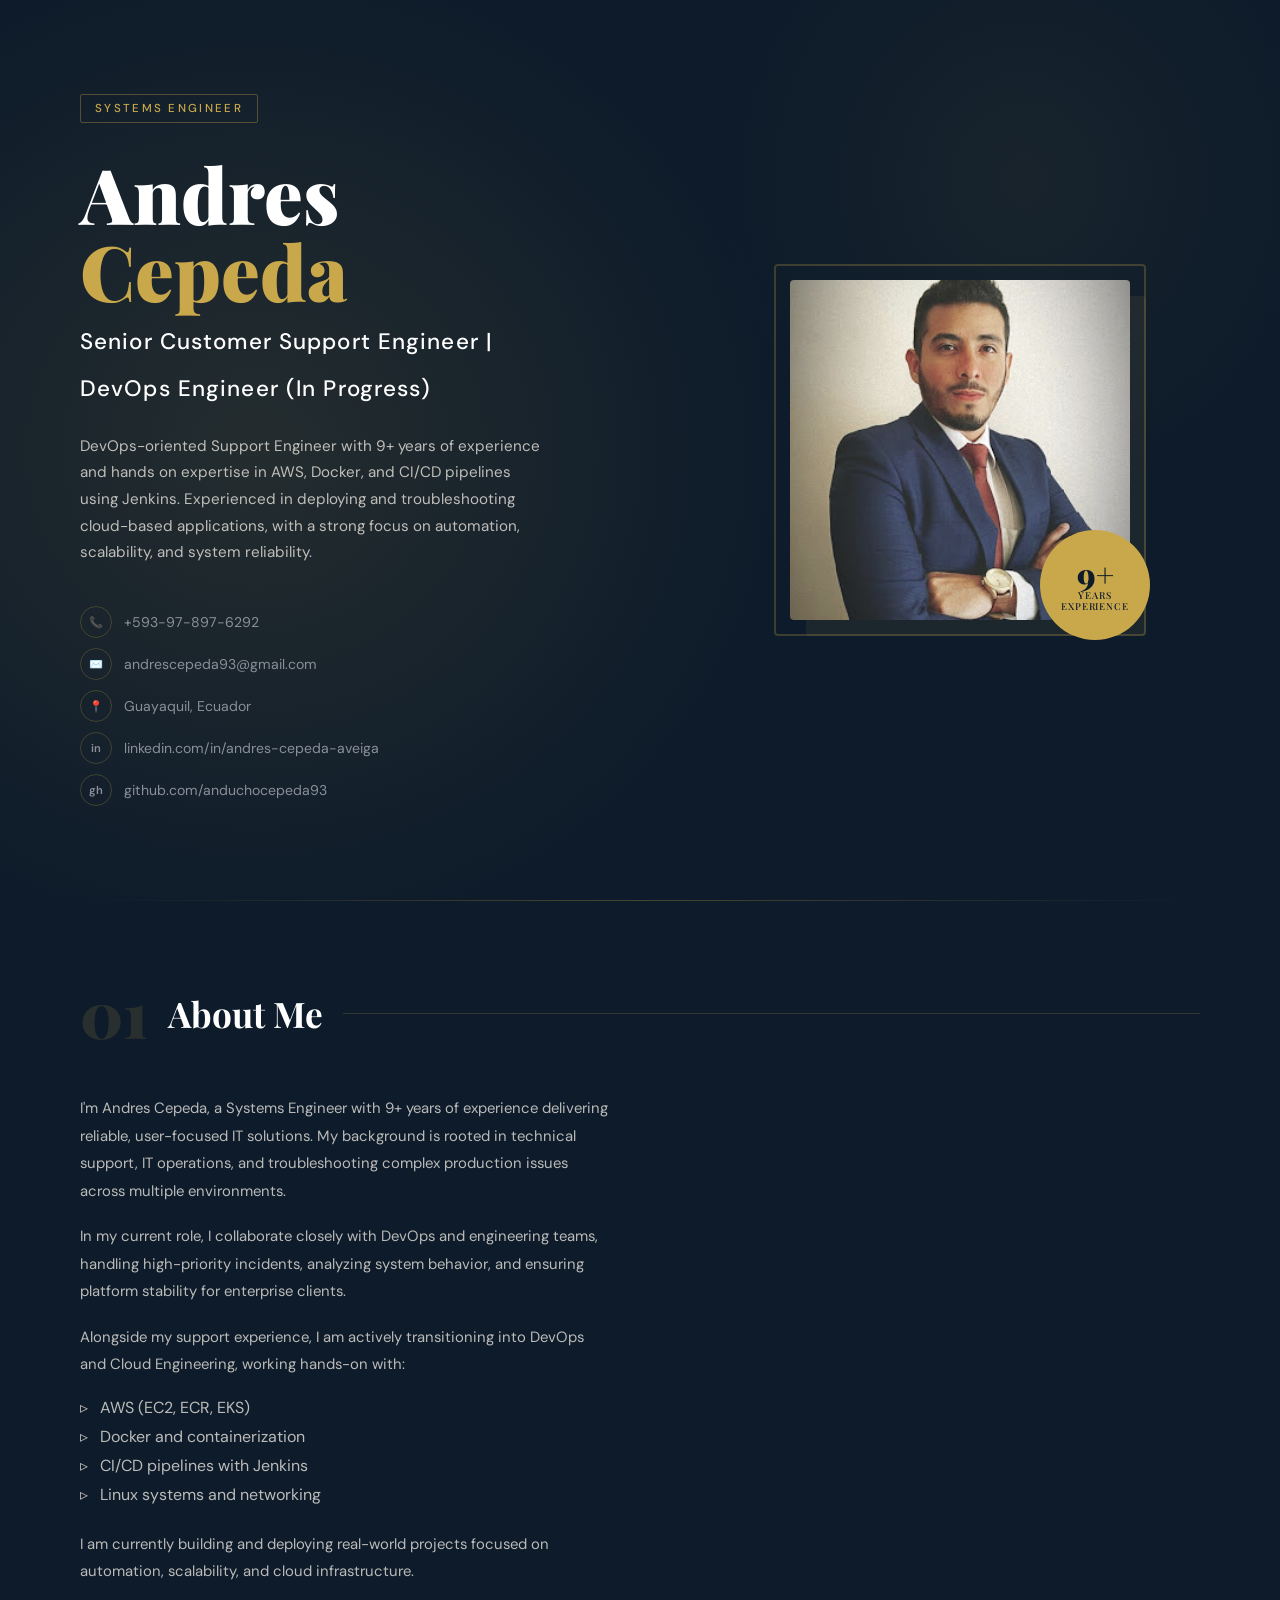
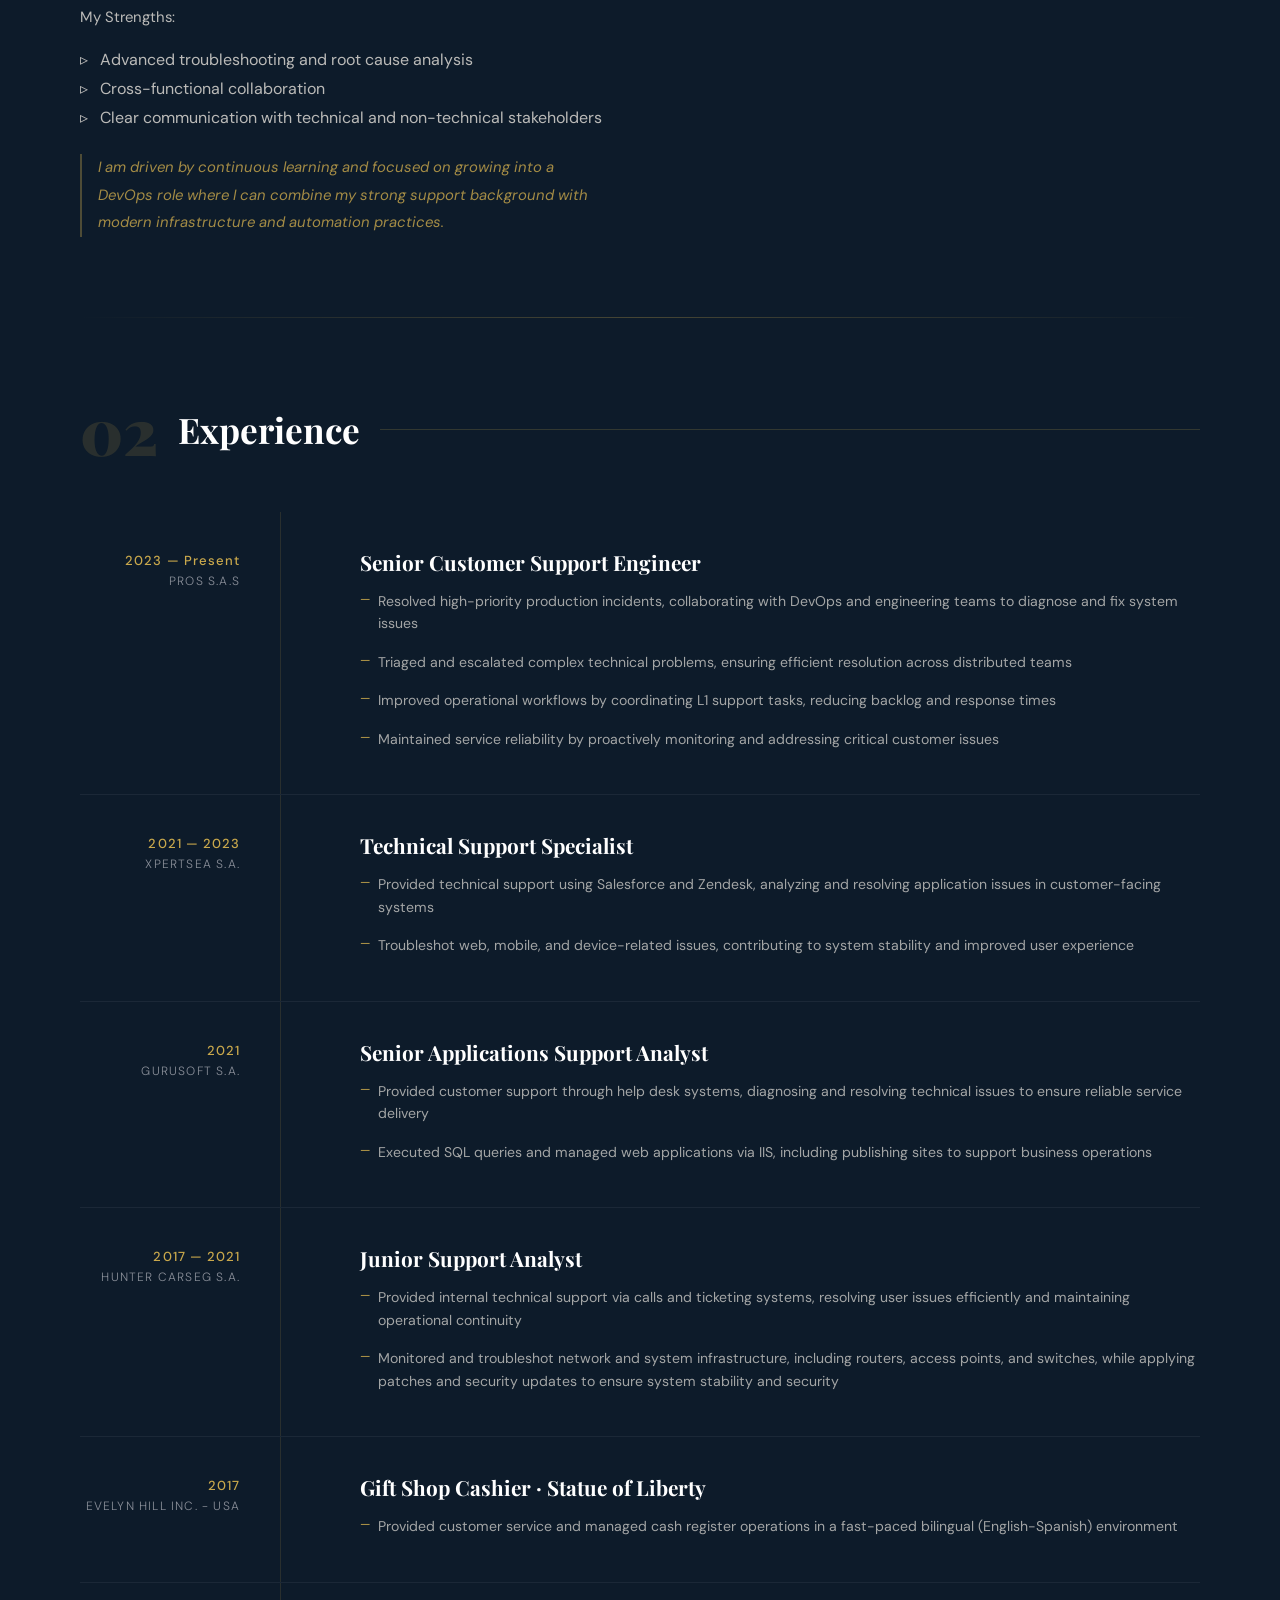
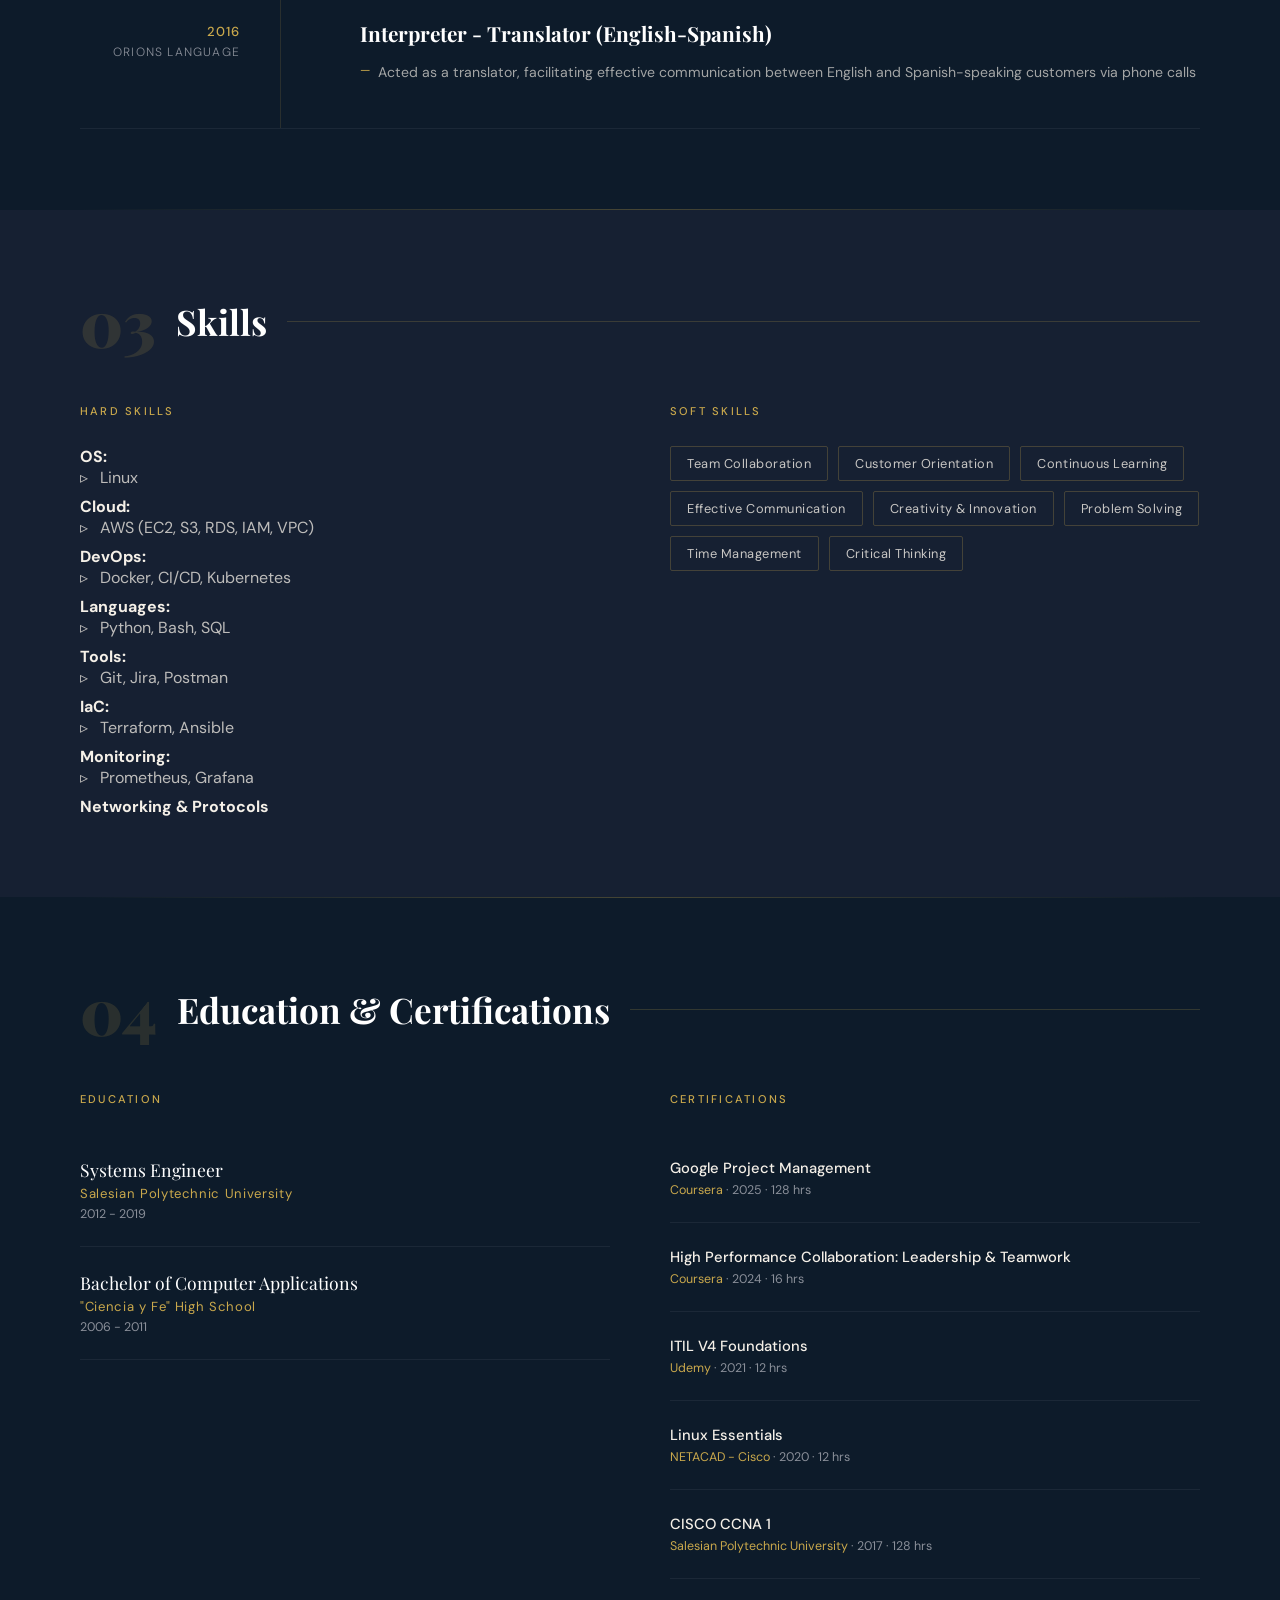
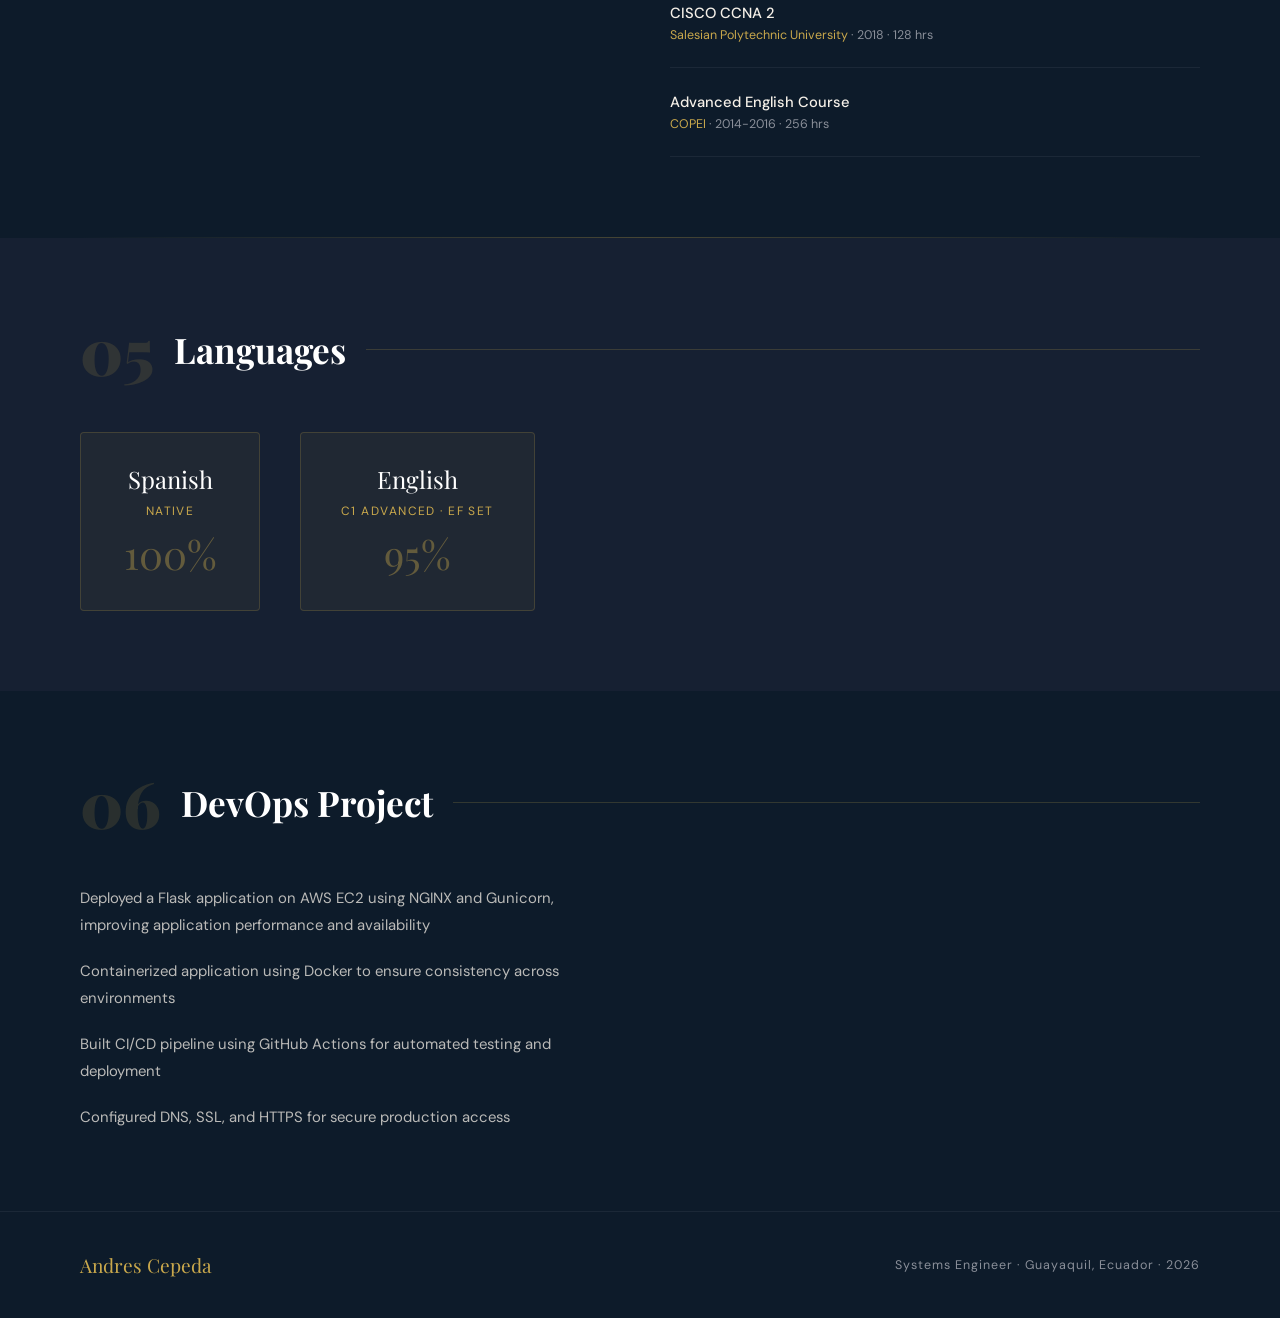
==== commit 603de7f5: "update to look like DevOps CV v2" ====
--- a/index.html
+++ b/index.html
@@ -17,7 +17,10 @@
         <span class="tag">Systems Engineer</span>
         <h1 class="hero-name">Andres<br /><span>Cepeda</span></h1>
         <p class="hero-title">
-          Senior Customer Support Engineer | DevOps Engineer (In Progress)
+          Senior Customer Support Engineer | 
+        </p>
+        <p class="hero-title">
+          DevOps Engineer (In Progress)
         </p>
         <p class="hero-bio">
           DevOps-oriented Support Engineer with 9+ years of experience and hands
@@ -84,7 +87,7 @@
       <div class="about-grid">
         <div class="about-text">
           <p>
-            I'm Andrés Cepeda, a Systems Engineer with 9+ years of experience
+            I'm Andres Cepeda, a Systems Engineer with 9+ years of experience
             delivering reliable, user-focused IT solutions. My background is
             rooted in technical support, IT operations, and troubleshooting
             complex production issues across multiple environments.
@@ -109,7 +112,7 @@
             I am currently building and deploying real-world projects focused on
             automation, scalability, and cloud infrastructure.
           </p>
-          <h3>My Strengths</h3>
+          <p>My Strengths:</p>
           <ul>
             <li>Advanced troubleshooting and root cause analysis</li>
             <li>Cross-functional collaboration</li>
@@ -280,56 +283,56 @@
 
           <div class="hard-skills-list">
             <div class="skill-block">
-              <span class="skill-category">OS:</span>
+              <span class="skill-category"><strong>OS:</strong></span>
               <ul>
                 <li>Linux</li>
               </ul>
             </div>
 
             <div class="skill-block">
-              <span class="skill-category">Cloud:</span>
+              <span class="skill-category"><strong>Cloud:</strong></span>
               <ul>
                 <li>AWS (EC2, S3, RDS, IAM, VPC)</li>
               </ul>
             </div>
 
             <div class="skill-block">
-              <span class="skill-category">DevOps:</span>
+              <span class="skill-category"><strong>DevOps:</strong></span>
               <ul>
                 <li>Docker, CI/CD, Kubernetes</li>
               </ul>
             </div>
 
             <div class="skill-block">
-              <span class="skill-category">Languages:</span>
+              <span class="skill-category"><strong>Languages:</strong></span>
               <ul>
                 <li>Python, Bash, SQL</li>
               </ul>
             </div>
 
             <div class="skill-block">
-              <span class="skill-category">Tools:</span>
+              <span class="skill-category"><strong>Tools:</strong></span>
               <ul>
                 <li>Git, Jira, Postman</li>
               </ul>
             </div>
 
             <div class="skill-block">
-              <span class="skill-category">IaC:</span>
+              <span class="skill-category"><strong>IaC:</strong></span>
               <ul>
                 <li>Terraform, Ansible</li>
               </ul>
             </div>
 
             <div class="skill-block">
-              <span class="skill-category">Monitoring:</span>
+              <span class="skill-category"><strong>Monitoring:</strong></span>
               <ul>
                 <li>Prometheus, Grafana</li>
               </ul>
             </div>
 
             <div class="skill-block">
-              <span class="skill-category">Networking & Protocols</span>
+              <span class="skill-category"><strong>Networking & Protocols</strong></span>
             </div>
           </div>
         </div>
--- a/static/style.css
+++ b/static/style.css
@@ -75,9 +75,9 @@
     .hero-name span { color: var(--gold); }
 
     .hero-title {
-      font-size: 1.1rem;
-      font-weight: 300;
-      color: var(--gray);
+      font-size: 1.4rem;
+      font-weight: 500;
+      color: var(--white);
       margin-top: 18px;
       letter-spacing: .05em;
       animation: fadeUp .8s .3s ease both;
@@ -536,6 +536,27 @@
   padding-left: 16px;
 }
 
+ul {
+  list-style: none;
+  padding-left: 0;
+}
+
+ul li {
+  position: relative;
+  padding-left: 20px;
+  margin-bottom: 8px;
+  color: rgba(245,240,232,.75);
+}
+
+ul li::before {
+  content: "▹";
+  position: absolute;
+  left: 0;
+  color: rgba(245,240,232,.75);
+}
+
+
+
 .about-skills-cloud { }
 
 .cloud-tags {
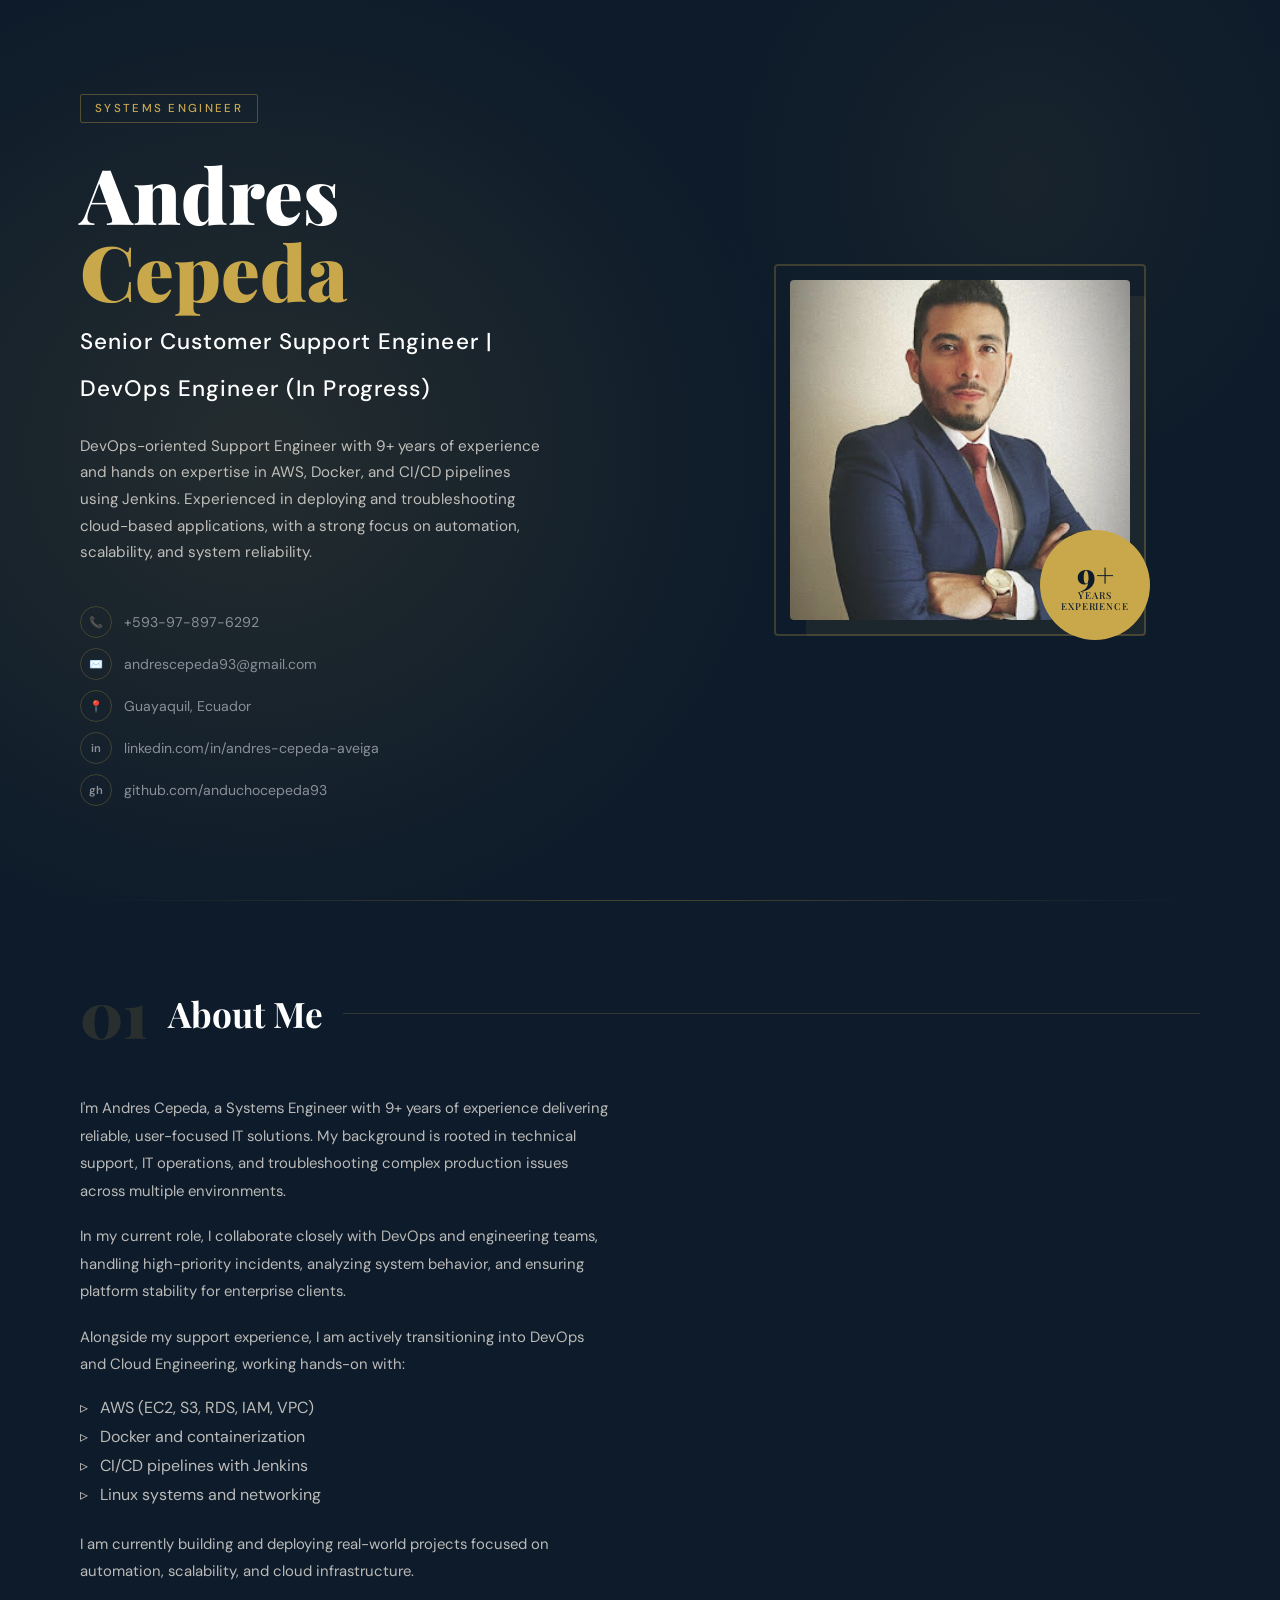
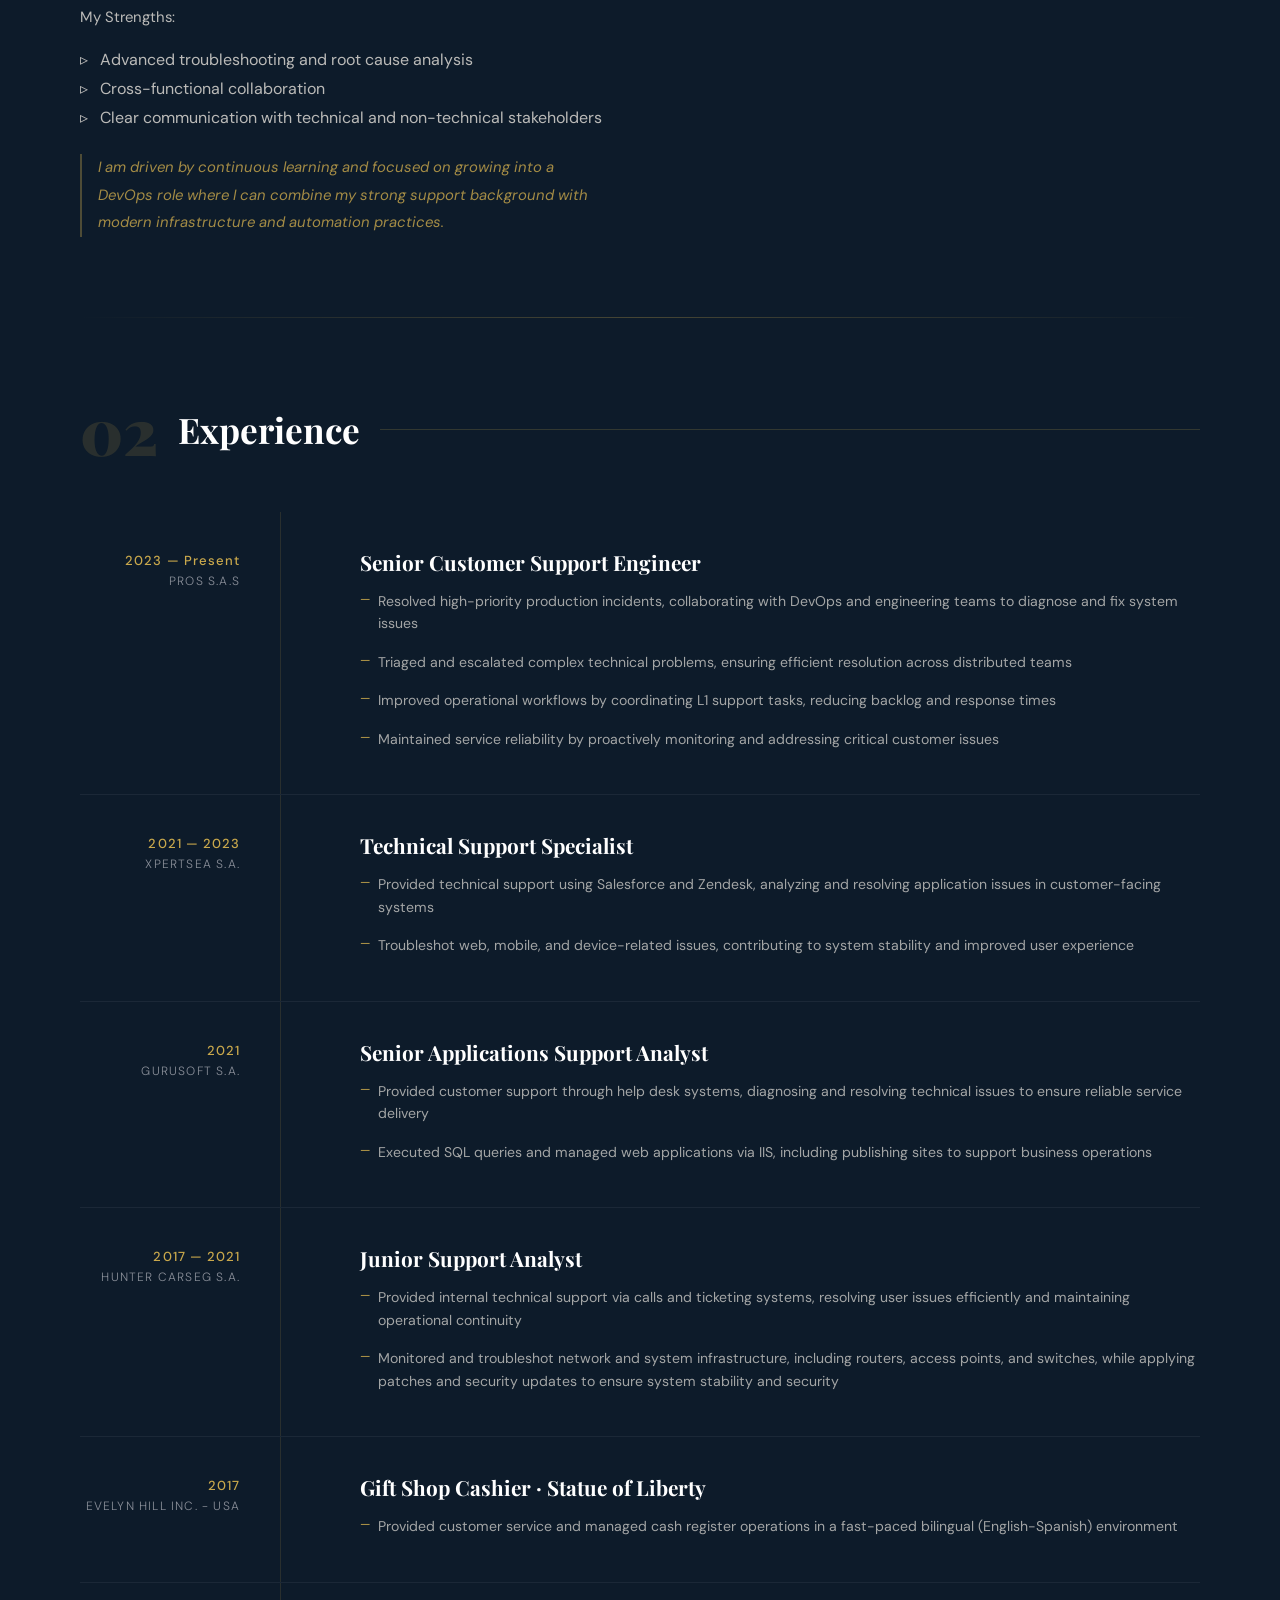
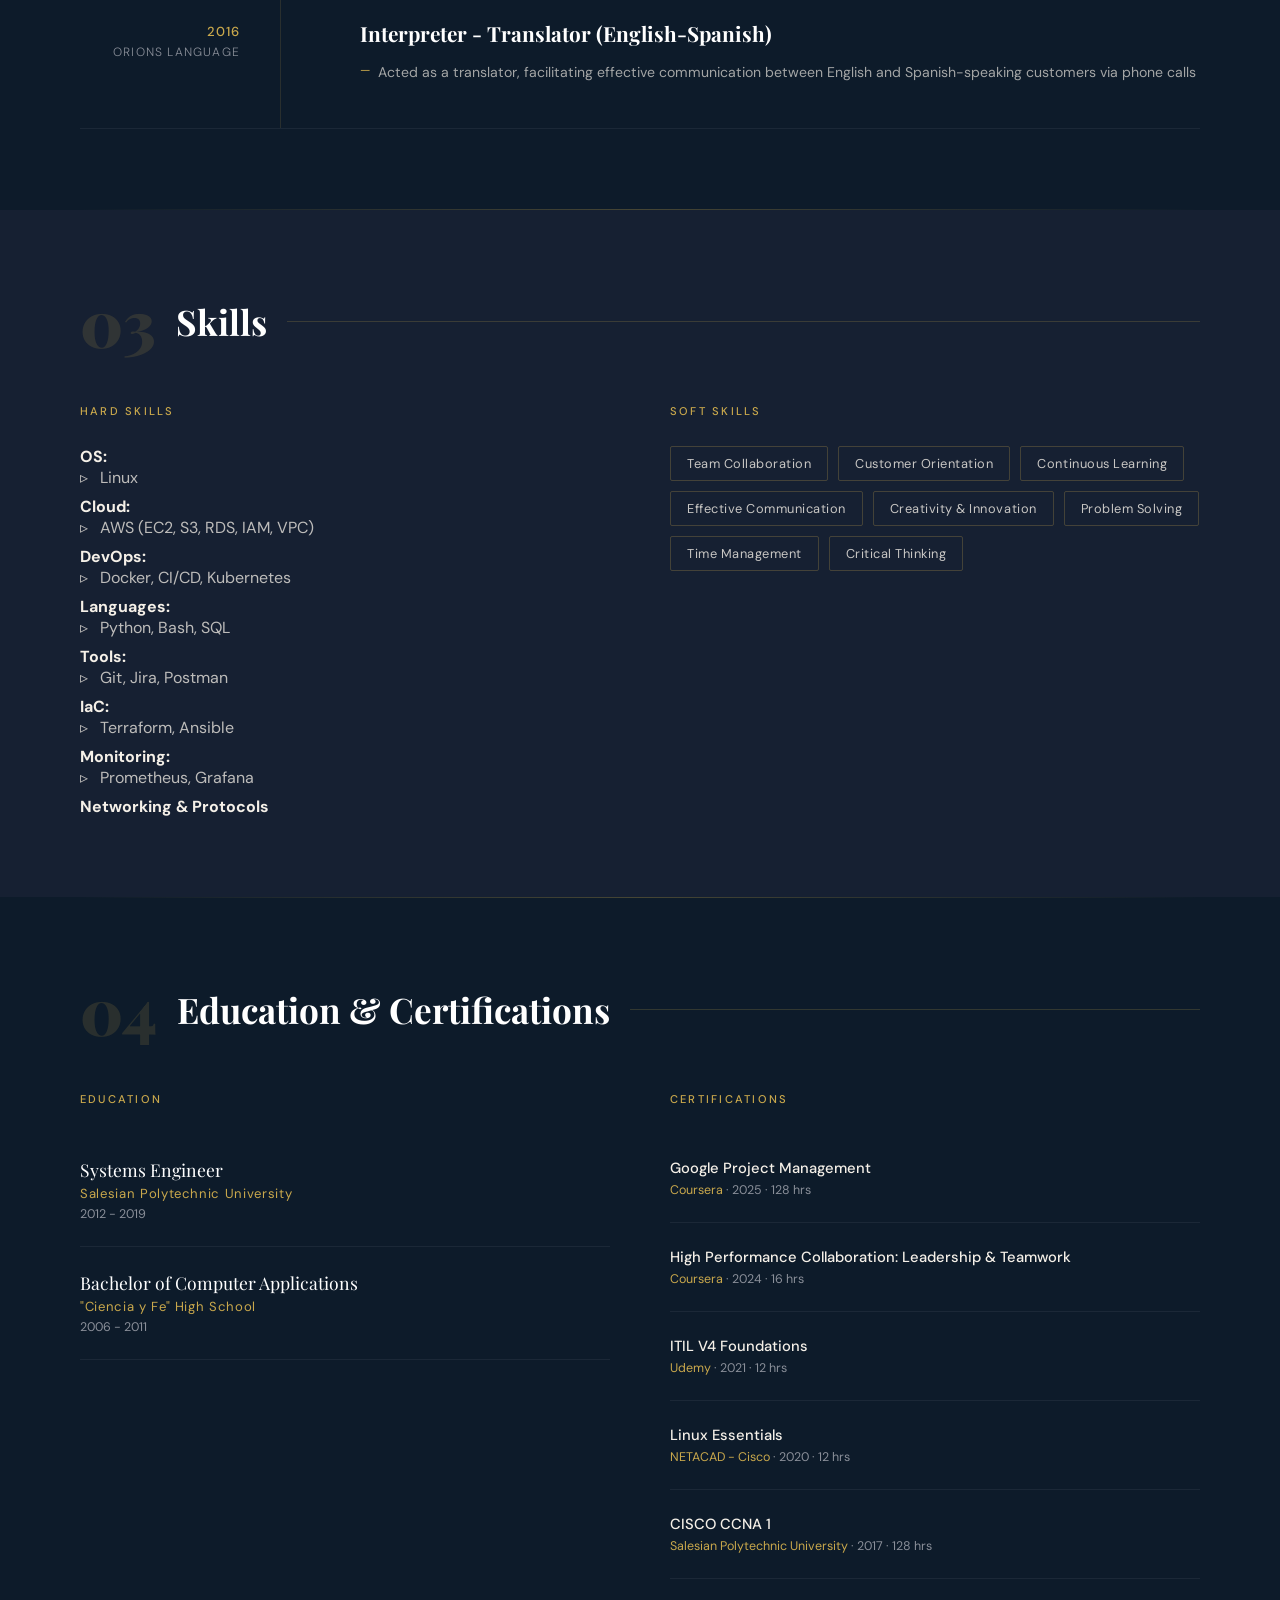
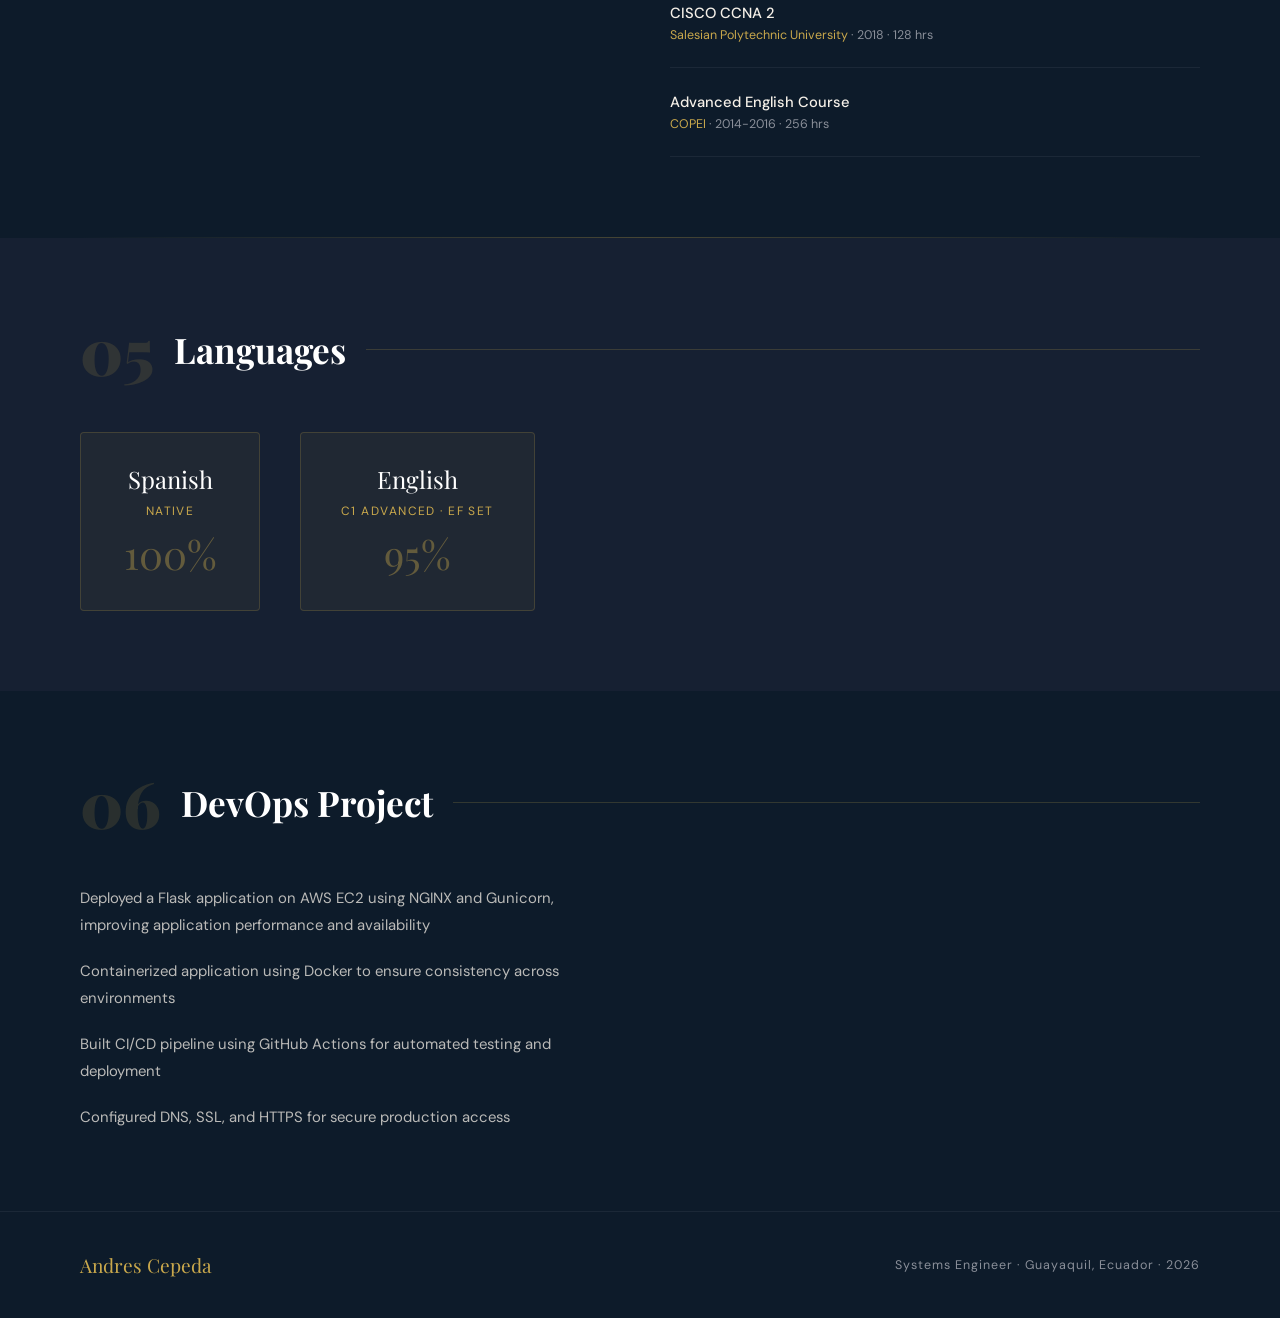
==== commit 5de63080: "AWS" ====
--- a/index.html
+++ b/index.html
@@ -103,7 +103,7 @@
             DevOps and Cloud Engineering, working hands-on with:
           </p>
           <ul>
-            <li>AWS (EC2, ECR, EKS)</li>
+            <li>AWS (EC2, S3, RDS, IAM, VPC)</li>
             <li>Docker and containerization</li>
             <li>CI/CD pipelines with Jenkins</li>
             <li>Linux systems and networking</li>
